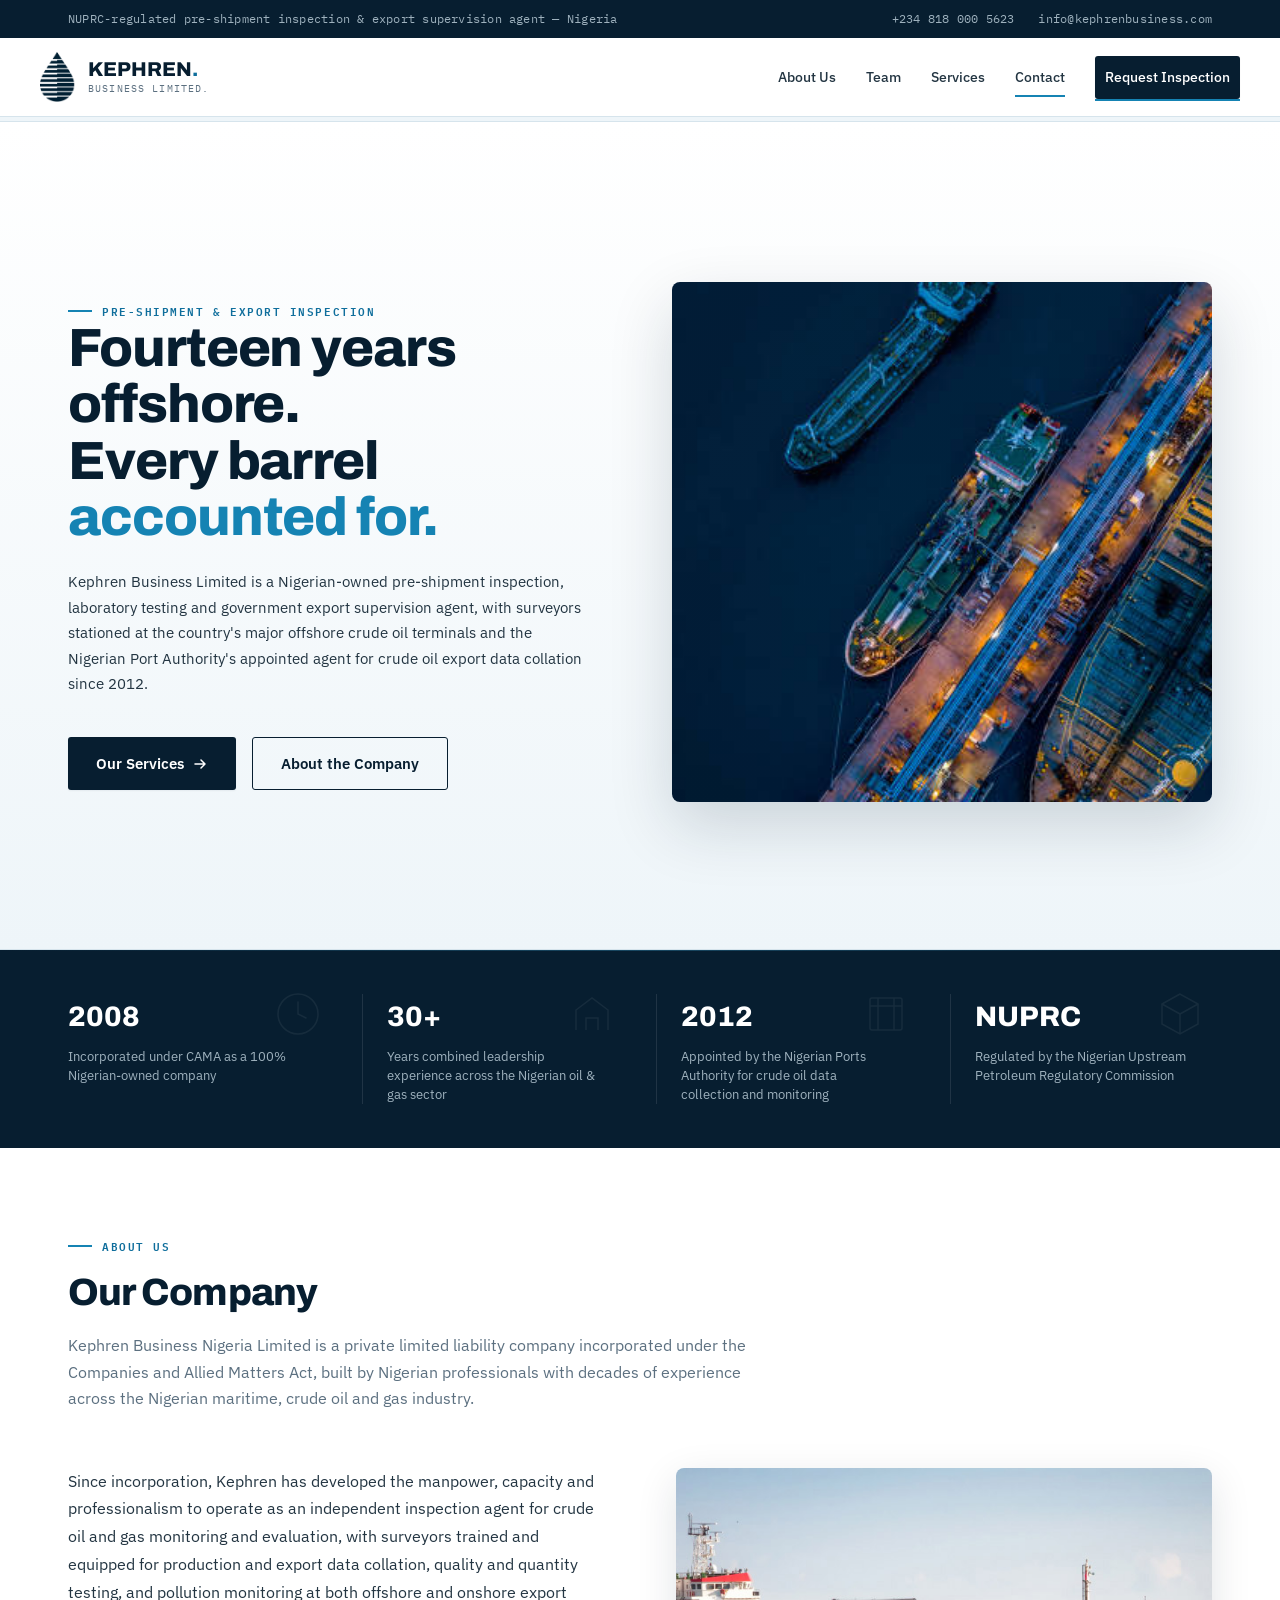
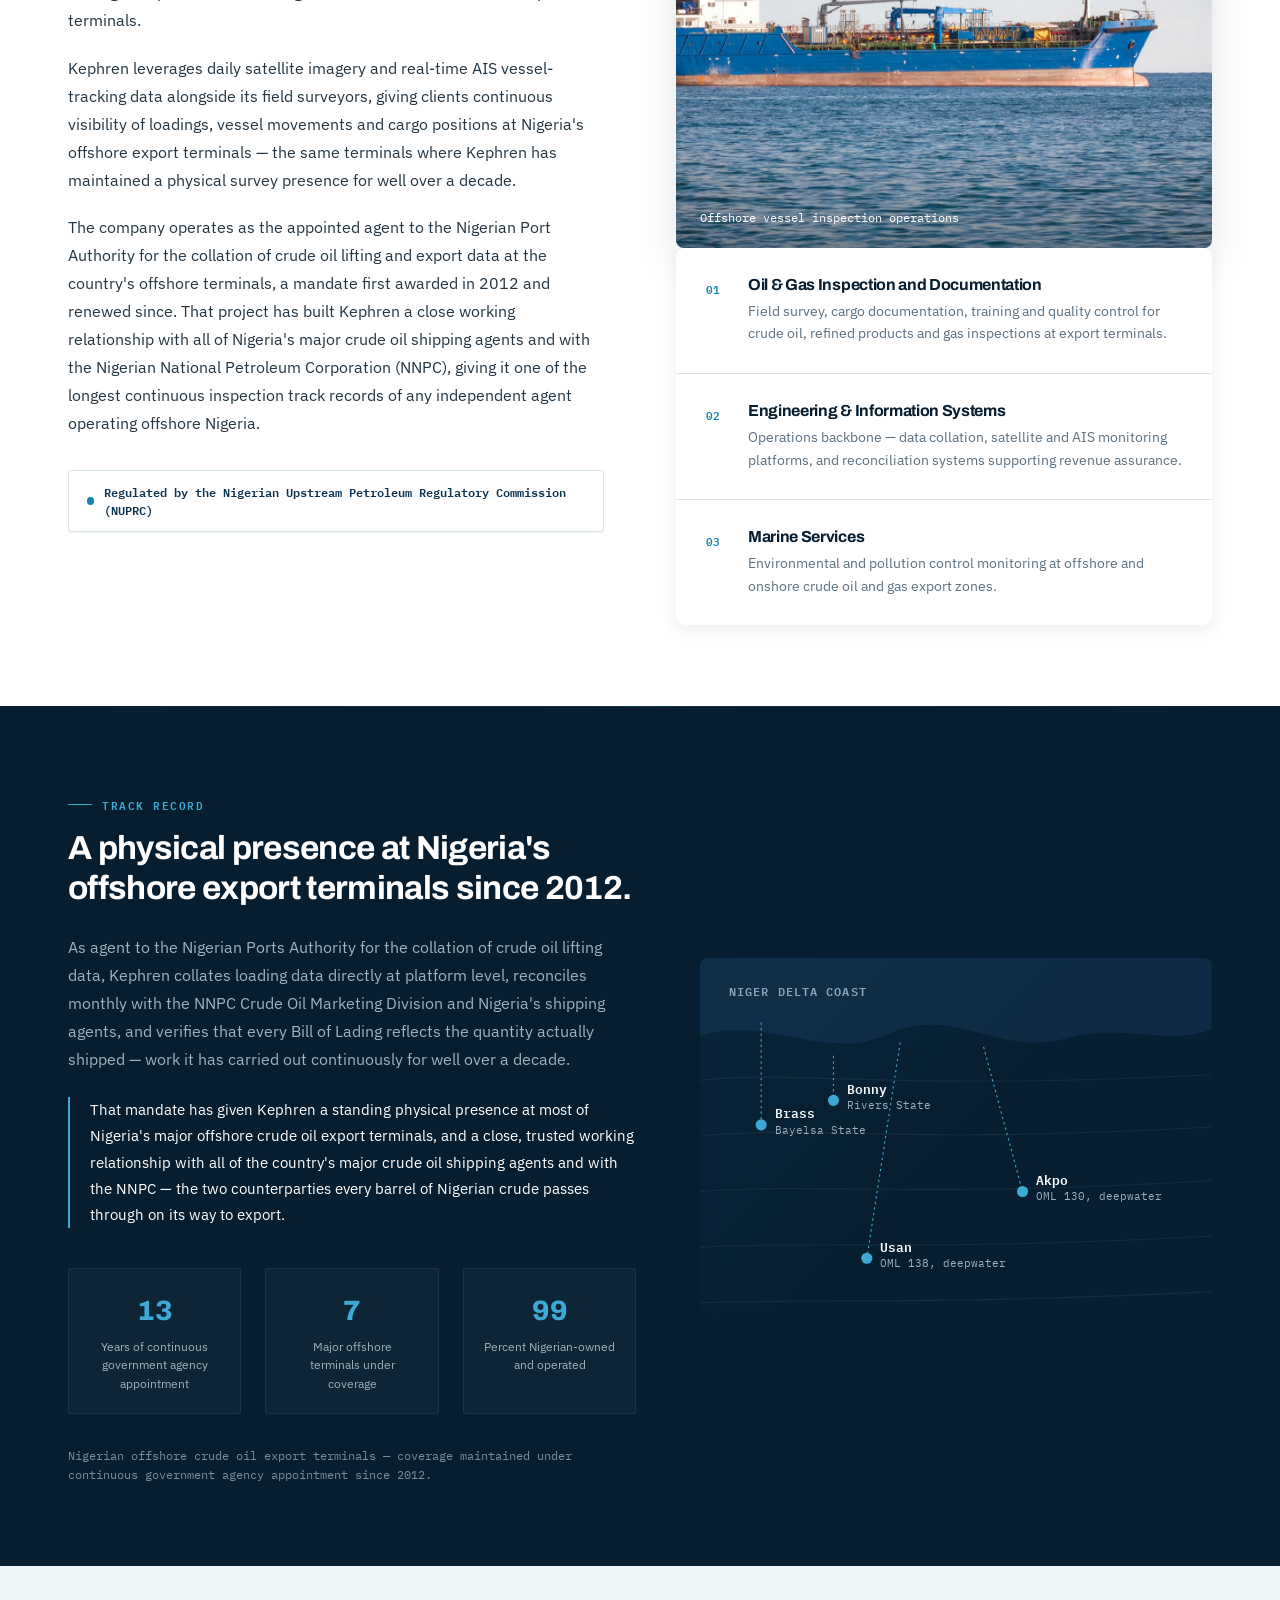
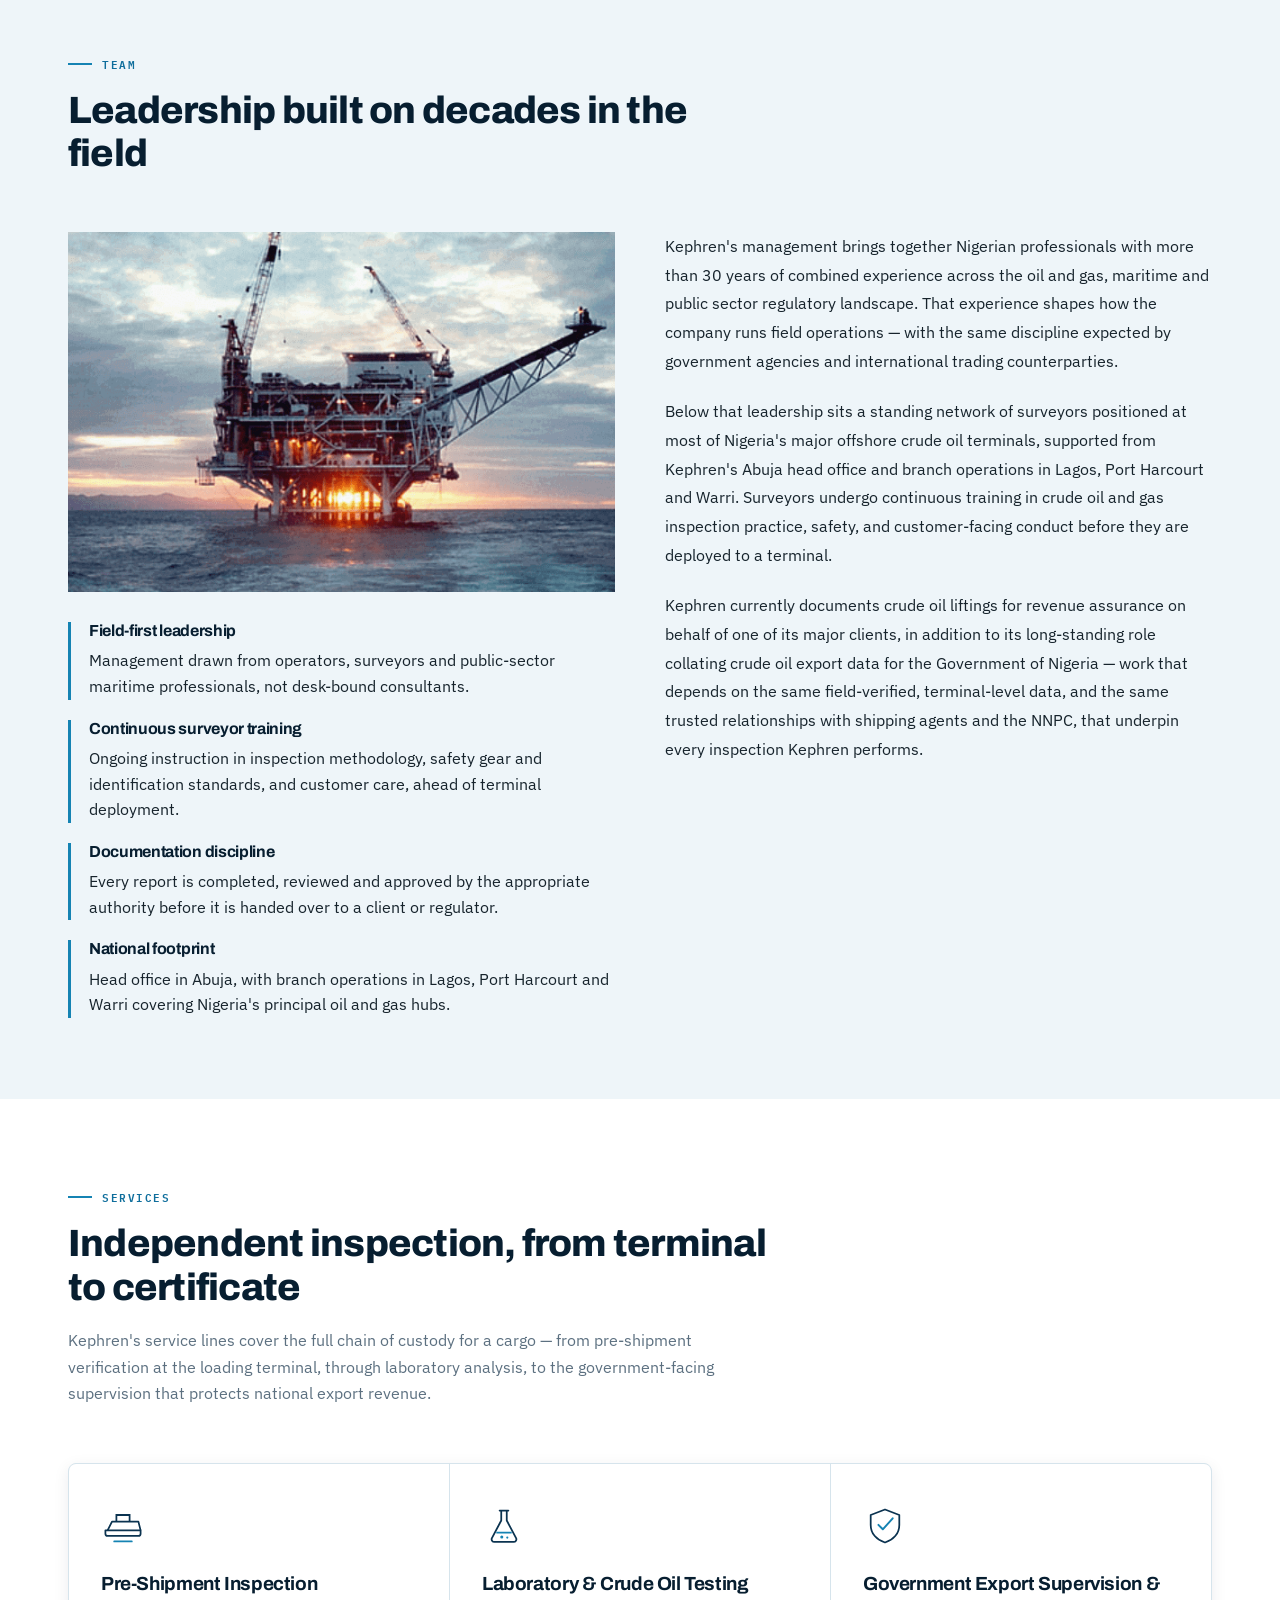
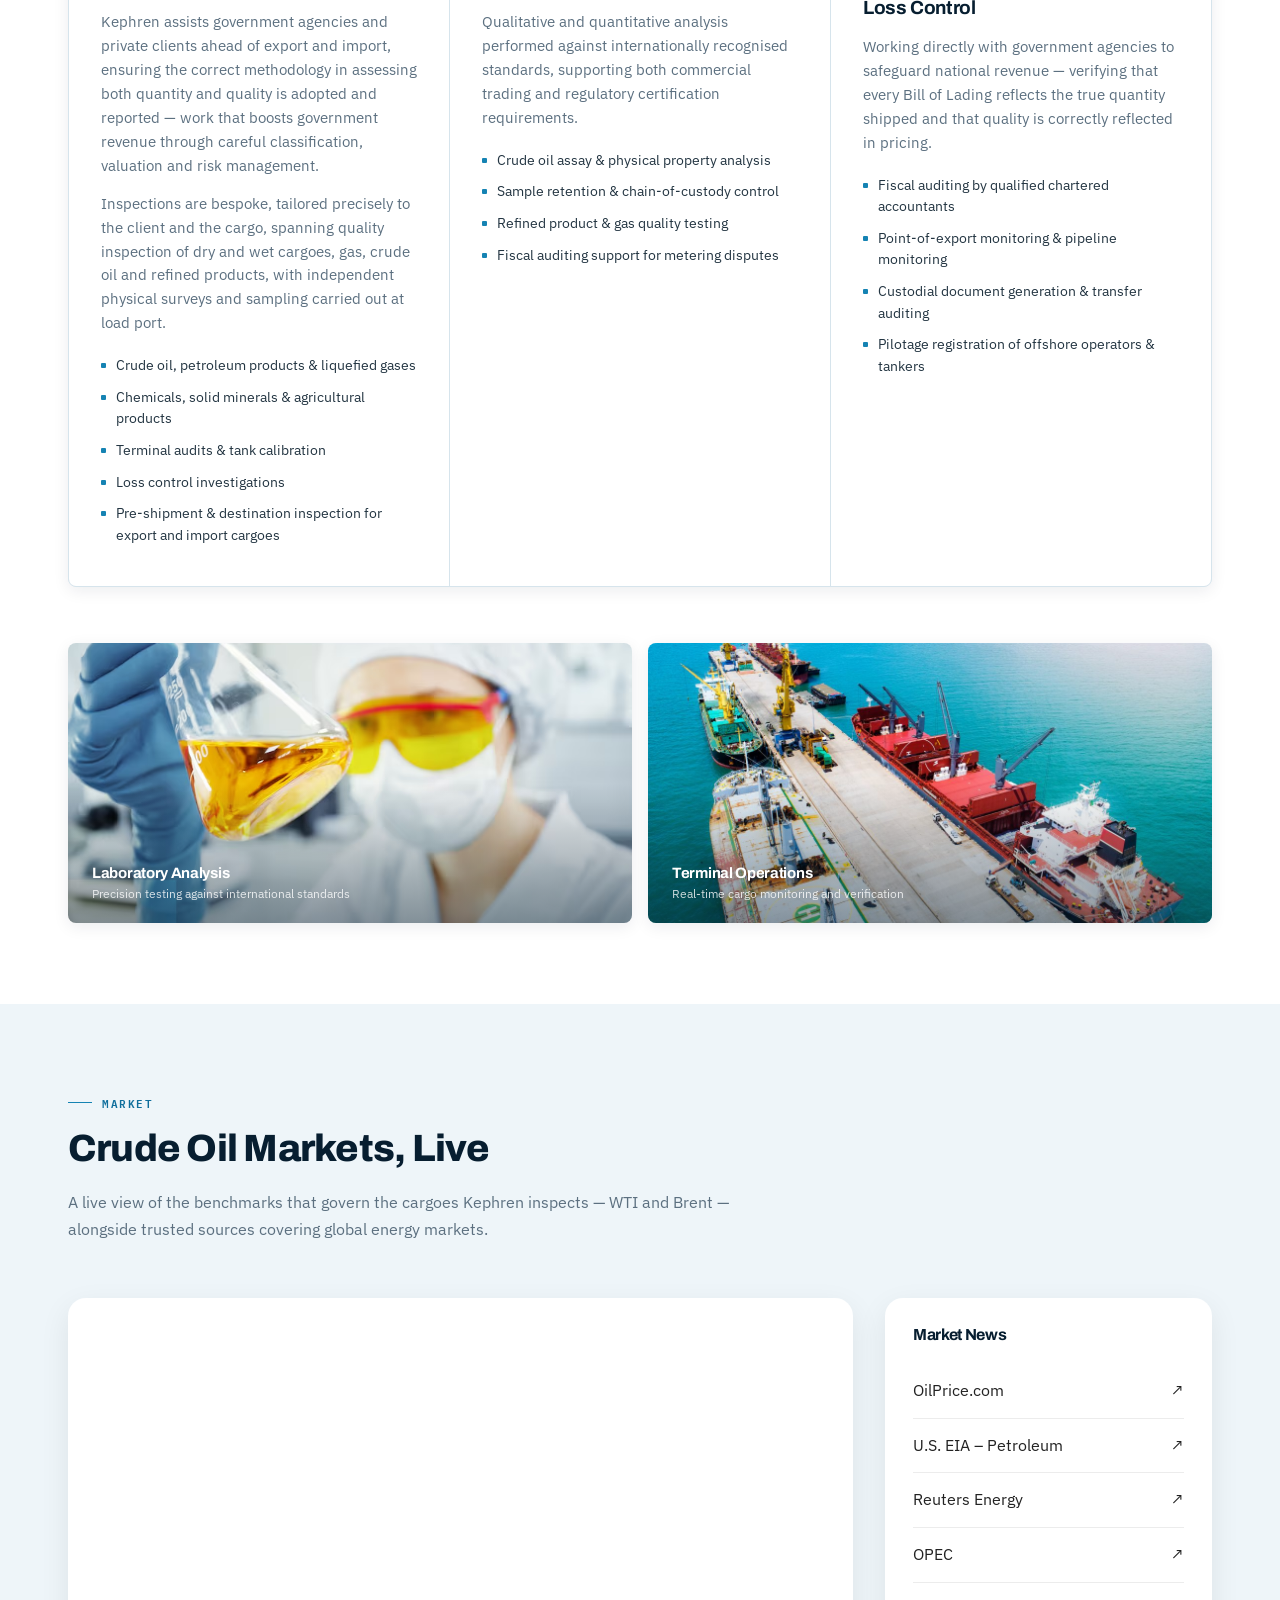
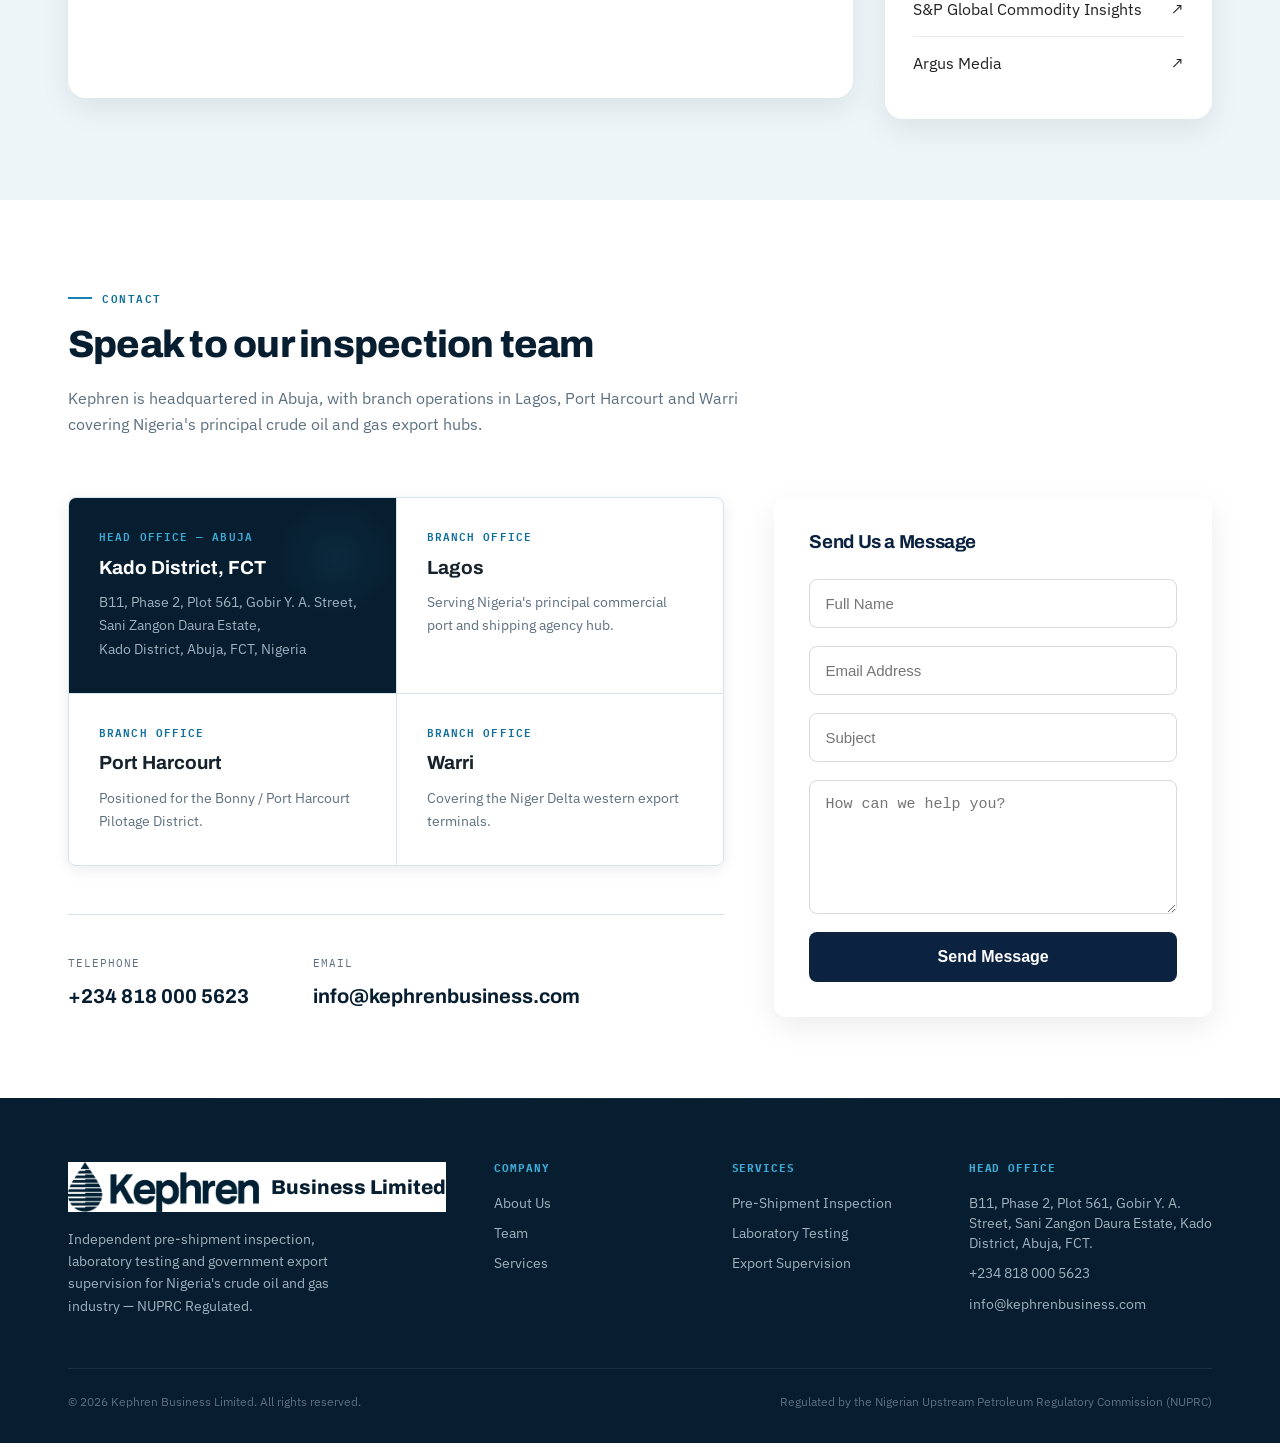
==== index.html @ 6ef7f8db "website repo migration" ====
<!doctype html>
<html lang="en">
  <head>
    <!-- ==========================================================
         BASIC
    =========================================================== -->
    <meta charset="UTF-8">
    <meta http-equiv="X-UA-Compatible" content="IE=edge">
    <meta name="viewport" content="width=device-width, initial-scale=1">

    <title>Kephren Business Limited | NUPRC Regulated Crude Oil, Gas & Pre-Shipment Inspection Company in Nigeria</title>

    <meta name="title" content="Kephren Business Limited | NUPRC Regulated Crude Oil, Gas & Pre-Shipment Inspection Company in Nigeria">

    <meta name="description"
        content="Kephren Business Limited is a leading Nigerian oil and gas inspection company providing pre-shipment inspection, crude oil quantity and quality verification, laboratory testing, export supervision, marine inspection, cargo surveying, petroleum inspection, and regulatory compliance services across Nigeria.">

    <meta name="author" content="Kephren Business Limited">
    <meta name="robots" content="index, follow, max-image-preview:large, max-snippet:-1, max-video-preview:-1">
    <meta name="googlebot" content="index, follow">
    <meta name="bingbot" content="index, follow">

    <link rel="canonical" href="https://www.kephrenbusiness.com/">

    <!-- ==========================================================
         BRANDING
    =========================================================== -->

    <meta name="application-name" content="Kephren Business Limited">
    <meta name="apple-mobile-web-app-title" content="Kephren">
    <meta name="theme-color" content="#0B3350">
    <meta name="color-scheme" content="light">

    <!-- ==========================================================
         GEO
    =========================================================== -->

    <meta name="geo.region" content="NG">
    <meta name="geo.country" content="Nigeria">
    <meta name="geo.placename" content="Abuja">
    <meta name="ICBM" content="9.0765,7.3986">

    <!-- ==========================================================
         OPEN GRAPH
    =========================================================== -->

    <meta property="og:type" content="website">
    <meta property="og:locale" content="en_NG">
    <meta property="og:site_name" content="Kephren Business Limited">

    <meta property="og:title"
        content="Kephren Business Limited | Crude Oil & Gas Inspection Experts">

    <meta property="og:description"
        content="Independent pre-shipment inspection, laboratory testing, cargo surveying and export supervision services for Nigeria's oil and gas industry.">

    <meta property="og:url"
        content="https://www.kephrenbusiness.com">

    <meta property="og:image"
        content="https://www.kephrenbusiness.com/images/og-image.jpg">

    <meta property="og:image:width" content="1200">
    <meta property="og:image:height" content="630">

    <!-- ==========================================================
         TWITTER
    =========================================================== -->

    <meta name="twitter:card" content="summary_large_image">

    <meta name="twitter:title"
        content="Kephren Business Limited">

    <meta name="twitter:description"
        content="Nigeria's trusted crude oil, gas and petroleum inspection company.">

    <meta name="twitter:image"
        content="https://www.kephrenbusiness.com/images/og-image.jpg">

    <!-- ==========================================================
         FAVICONS
    =========================================================== -->

    <link rel="icon" href="/logo1.png">
    <link rel="icon" type="image/png" sizes="32x32" href="/favicon-32.png">
    <link rel="icon" type="image/png" sizes="192x192" href="/android-chrome-192.png">

    <link rel="apple-touch-icon" href="/apple-touch-icon.png">

    <!-- ==========================================================
         PERFORMANCE
    =========================================================== -->

    <link rel="preconnect" href="https://fonts.googleapis.com">

    <link rel="preconnect"
        href="https://fonts.gstatic.com"
        crossorigin>

    <link rel="dns-prefetch"
        href="//fonts.googleapis.com">

    <link rel="dns-prefetch"
        href="//fonts.gstatic.com">

    <link rel="preload"
        href="styles.css"
        as="style">

    <link rel="stylesheet"
        href="styles.css">

    <link rel="preload"
        href="logo1.png"
        as="image">

    <!-- ==========================================================
         GOOGLE FONTS
    =========================================================== -->

    <link
        href="https://fonts.googleapis.com/css2?family=Archivo:wght@500;600;700;800&family=IBM+Plex+Sans:wght@400;500;600&family=IBM+Plex+Mono:wght@500;600&display=swap"
        rel="stylesheet">

    <!-- ==========================================================
         STRUCTURED DATA
    =========================================================== -->

    <script type="application/ld+json">
{
  "@context":"https://schema.org",
  "@type":"Organization",
  "name":"Kephren Business Limited",
  "url":"https://www.kephrenbusiness.com",
  "logo":"https://www.kephrenbusiness.com/logo.png",
  "image":"https://www.kephrenbusiness.com/images/og-image.jpg",
  "description":"Independent crude oil and gas inspection company providing pre-shipment inspection, laboratory testing and export supervision services in Nigeria.",
  "email":"info@kephrenbusiness.com",
  "telephone":"+2348180005623",
  "address":{
      "@type":"PostalAddress",
      "streetAddress":"B11 Phase 2 Plot 561 Gobir Y.A Street, Sani Zangon Daura Estate",
      "addressLocality":"Abuja",
      "addressRegion":"FCT",
      "addressCountry":"NG"
  },
  "sameAs":[
      "https://www.linkedin.com/company/kephrenbusiness",
      "https://x.com/kephrenbusiness",
      "https://facebook.com/kephrenbusiness"
  ]
}
</script>

</head>
  <body>
    <!-- Utility bar -->
    <div class="utility-bar">
      <div class="wrap">
        <span
          >NUPRC-regulated pre-shipment inspection & export supervision agent —
          Nigeria</span
        >
        <div class="utility-links">
          <a href="tel:+2348180005623">+234 818 000 5623</a>
          <a href="mailto:info@kephrenbusiness.com">info@kephrenbusiness.com</a>
        </div>
      </div>
    </div>

    <!-- Header -->
    <header>
      <nav class="topnav">
        <a href="#top" class="brand">
          <img src="logo1.png" alt="" style="height: 50px" />
          <div>
            <div class="brand-word">KEPHREN<span>.</span></div>
             <div class="brand-sub">Business Limited<span>.</span></div>
            
          </div>
        </a>
        <button class="nav-toggle" id="navToggle" aria-label="Toggle menu">
          <span></span><span></span><span></span>
        </button>
        <div class="nav-links" id="navLinks">
          <a href="#about">About Us</a>
          <a href="#team">Team</a>
          <a href="#services">Services</a>
          <a href="#contact">Contact</a>
          <a href="#contact" class="cta-btn" style="padding: 10px;" >Request Inspection</a>
        </div>
      </nav>
    </header>

    <!-- Ticker -->
    <div class="ticker-band">
      <div class="tradingview-widget-container">
        <div class="tradingview-widget-container__widget"></div>
        <script
          type="text/javascript"
          src="https://s3.eu-central-1.amazonaws.com/tradingview.com/external-embedding/embed-widget-ticker-tape.js"
          async
        >
          {
            "symbols": [
              {"proName": "NYMEX:CL1!", "title": "WTI Crude"},
              {"proName": "ICEEUR:BRN1!", "title": "Brent Crude"},
              {"proName": "NYMEX:NG1!", "title": "Henry Hub Nat Gas"},
              {"proName": "FX_IDC:USDNGN", "title": "USD/NGN"},
              {"proName": "TVC:UKOIL", "title": "UK Oil"}
            ],
            "showSymbolLogo": false,
            "isTransparent": true,
            "displayMode": "compact",
            "colorTheme": "light",
            "locale": "en"
          }
        </script>
      </div>
    </div>

    <!-- Hero -->
    <div id="top"></div>
    <section class="hero">
      <div class="wrap">
        <div class="hero-grid">
          <div class="hero-content">
            <div class="eyebrow">Pre-shipment & export inspection</div>
            <h1>
              Fourteen years offshore.<br />Every barrel <em>accounted for.</em>
            </h1>
            <p class="lede">
              Kephren Business Limited is a Nigerian-owned pre-shipment
              inspection, laboratory testing and government export supervision
              agent, with surveyors stationed at the country's major offshore
              crude oil terminals and the Nigerian Port Authority's
              appointed agent for crude oil export data collation since 2012.
            </p>
            <div class="hero-ctas">
              <a href="#services" class="btn-primary">
                Our Services
                <svg
                  viewBox="0 0 16 16"
                  fill="none"
                  xmlns="http://www.w3.org/2000/svg"
                >
                  <path
                    d="M3 8h10M9 4l4 4-4 4"
                    stroke="currentColor"
                    stroke-width="1.5"
                    stroke-linecap="round"
                    stroke-linejoin="round"
                  />
                </svg>
              </a>
              <a href="#about" class="btn-ghost">About the Company</a>
            </div>
          </div>
          <div class="hero-visual reveal reveal-delay-2">
            <div class="hero-img-track">
              <img src="avce.jpg" alt="Egina FPSO offshore Nigeria" />
            </div>
          </div>
        </div>
      </div>
    </section>

    <!-- Stats -->
    <div class="stat-strip">
      <div class="wrap">
        <div class="stat reveal">
          <svg class="stat-icon" viewBox="0 0 48 48" fill="none">
            <circle
              cx="24"
              cy="24"
              r="20"
              stroke="currentColor"
              stroke-width="1.5"
            />
            <path
              d="M24 12v12l8 4"
              stroke="currentColor"
              stroke-width="1.5"
              stroke-linecap="round"
            />
          </svg>
          <div class="num">2008</div>
          <div class="lbl">
            Incorporated under CAMA as a 100% Nigerian-owned company
          </div>
        </div>
        <div class="stat reveal reveal-delay-1">
          <svg class="stat-icon" viewBox="0 0 48 48" fill="none">
            <path
              d="M8 40V20L24 8l16 12v20"
              stroke="currentColor"
              stroke-width="1.5"
            />
            <path
              d="M18 40V28h12v12"
              stroke="currentColor"
              stroke-width="1.5"
            />
          </svg>
          <div class="num">30+</div>
          <div class="lbl">
            Years combined leadership experience across the Nigerian oil & gas
            sector
          </div>
        </div>
        <div class="stat reveal reveal-delay-2">
          <svg class="stat-icon" viewBox="0 0 48 48" fill="none">
            <rect
              x="8"
              y="8"
              width="32"
              height="32"
              rx="2"
              stroke="currentColor"
              stroke-width="1.5"
            />
            <path
              d="M8 16h32M16 8v32M32 8v32"
              stroke="currentColor"
              stroke-width="1.5"
            />
          </svg>
          <div class="num">2012</div>
          <div class="lbl">
            Appointed by the Nigerian Ports Authority for crude oil data
            collection and monitoring
          </div>
        </div>
        <div class="stat reveal reveal-delay-3">
          <svg class="stat-icon" viewBox="0 0 48 48" fill="none">
            <path
              d="M24 4L6 14v20l18 10 18-10V14L24 4z"
              stroke="currentColor"
              stroke-width="1.5"
            />
            <path d="M24 24v20" stroke="currentColor" stroke-width="1.5" />
            <path d="M24 24L6 14" stroke="currentColor" stroke-width="1.5" />
            <path d="M24 24l18-10" stroke="currentColor" stroke-width="1.5" />
          </svg>
          <div class="num">NUPRC</div>
          <div class="lbl">
            Regulated by the Nigerian Upstream Petroleum Regulatory Commission
          </div>
        </div>
      </div>
    </div>

    <!-- About -->
    <section id="about">
      <div class="wrap">
        <div class="section-head reveal">
          <div class="eyebrow">About Us</div>
          <h2>Our Company</h2>
          <p>
            Kephren Business Nigeria Limited is a private limited liability
            company incorporated under the Companies and Allied Matters Act,
            built by Nigerian professionals with decades of experience across
            the Nigerian maritime, crude oil and gas industry.
          </p>
        </div>
        <div class="about-grid">
          <div class="about-copy reveal">
            <p>
              Since incorporation, Kephren has developed the manpower, capacity
              and professionalism to operate as an independent inspection agent
              for crude oil and gas monitoring and evaluation, with surveyors
              trained and equipped for production and export data collation,
              quality and quantity testing, and pollution monitoring at both
              offshore and onshore export terminals.
            </p>
            <p>
              Kephren leverages daily satellite imagery and real-time AIS
              vessel-tracking data alongside its field surveyors, giving clients
              continuous visibility of loadings, vessel movements and cargo
              positions at Nigeria's offshore export terminals — the same
              terminals where Kephren has maintained a physical survey presence
              for well over a decade.
            </p>
            <p>
              The company operates as the appointed agent to the Nigerian Port Authority for the collation of crude oil lifting and export data at
              the country's offshore terminals, a mandate first awarded in 2012
              and renewed since. That project has built Kephren a close working
              relationship with all of Nigeria's major crude oil shipping agents
              and with the Nigerian National Petroleum Corporation (NNPC),
              giving it one of the longest continuous inspection track records
              of any independent agent operating offshore Nigeria.
            </p>
            <div class="license-tag">
              <span class="dot"></span> Regulated by the Nigerian Upstream
              Petroleum Regulatory Commission (NUPRC)
            </div>
          </div>
          <div>
            <div class="about-image-wrap reveal reveal-delay-2">
              <img
                src="ab4.jpg"
                alt="Vessel inspection at offshore terminal"
              />
              <div class="about-image-caption">
                Offshore vessel inspection operations
              </div>
            </div>
            <div class="dept-list reveal reveal-delay-3">
              <div class="dept-card">
                <div class="dept-index">01</div>
                <div>
                  <h4>Oil & Gas Inspection and Documentation</h4>
                  <p>
                    Field survey, cargo documentation, training and quality
                    control for crude oil, refined products and gas inspections
                    at export terminals.
                  </p>
                </div>
              </div>
              <div class="dept-card">
                <div class="dept-index">02</div>
                <div>
                  <h4>Engineering & Information Systems</h4>
                  <p>
                    Operations backbone — data collation, satellite and AIS
                    monitoring platforms, and reconciliation systems supporting
                    revenue assurance.
                  </p>
                </div>
              </div>
              <div class="dept-card">
                <div class="dept-index">03</div>
                <div>
                  <h4>Marine Services</h4>
                  <p>
                    Environmental and pollution control monitoring at offshore
                    and onshore crude oil and gas export zones.
                  </p>
                </div>
              </div>
            </div>
          </div>
        </div>
      </div>
    </section>

    <!-- Track record / terminals -->
    <section class="track">
      <div class="wrap">
        <div class="track-grid">
          <div>
            <div class="eyebrow reveal">Track Record</div>
            <h2 class="reveal">
              A physical presence at Nigeria's offshore export terminals since
              2012.
            </h2>
            <p class="track-quote reveal">
              As agent to the Nigerian Ports Authority for the collation of
              crude oil lifting data, Kephren collates loading data directly at
              platform level, reconciles monthly with the NNPC Crude Oil
              Marketing Division and Nigeria's shipping agents, and verifies
              that every Bill of Lading reflects the quantity actually shipped —
              work it has carried out continuously for well over a decade.
            </p>
            <p class="track-presence reveal">
              That mandate has given Kephren a standing physical presence at
              most of Nigeria's major offshore crude oil export terminals, and a
              close, trusted working relationship with all of the country's
              major crude oil shipping agents and with the NNPC — the two
              counterparties every barrel of Nigerian crude passes through on
              its way to export.
            </p>

            <div class="track-stats-row reveal">
              <div class="track-stat-item">
                <div class="num" data-count="14">0</div>
                <div class="lbl">
                  Years of continuous government agency appointment
                </div>
              </div>
              <div class="track-stat-item">
                <div class="num" data-count="8">0</div>
                <div class="lbl">Major offshore terminals under coverage</div>
              </div>
              <div class="track-stat-item">
                <div class="num" data-count="100">0</div>
                <div class="lbl">Percent Nigerian-owned and operated</div>
              </div>
            </div>

            <p class="track-note">
              Nigerian offshore crude oil export terminals — coverage maintained
              under continuous government agency appointment since 2012.
            </p>
          </div>
          <div class="reveal reveal-delay-2">
            <div class="terminal-map-wrap">
              <svg
                class="terminal-map"
                viewBox="0 0 460 320"
                xmlns="http://www.w3.org/2000/svg"
              >
                <path
                  d="M0,70 C60,50 110,95 170,68 C230,42 270,90 330,72 C380,58 420,80 460,64 L460,0 L0,0 Z"
                  fill="#0F2A42"
                />
                <text
                  x="26"
                  y="34"
                  font-family="IBM Plex Mono, monospace"
                  font-size="11"
                  font-weight="600"
                  fill="#8FA9BA"
                  letter-spacing="1"
                >
                  NIGER DELTA COAST
                </text>
                <g stroke="rgba(255,255,255,0.06)" stroke-width="1">
                  <path d="M0,110 C90,100 160,120 460,105" fill="none" />
                  <path d="M0,160 C100,150 180,168 460,152" fill="none" />
                  <path d="M0,210 C110,202 200,216 460,200" fill="none" />
                  <path d="M0,260 C120,254 210,264 460,250" fill="none" />
                  <path d="M0,310 C130,306 220,312 460,300" fill="none" />
                </g>
                <line
                  x1="120"
                  y1="88"
                  x2="120"
                  y2="128"
                  stroke="#3FA9D6"
                  stroke-width="1"
                  stroke-dasharray="2 3"
                />
                <circle cx="120" cy="128" r="5" fill="#3FA9D6" />
                <text
                  x="132"
                  y="122"
                  font-family="IBM Plex Mono, monospace"
                  font-size="12"
                  font-weight="600"
                  fill="#FFFFFF"
                >
                  Bonny
                </text>
                <text
                  x="132"
                  y="136"
                  font-family="IBM Plex Mono, monospace"
                  font-size="9.5"
                  fill="#9FB2BE"
                >
                  Rivers State
                </text>
                <line
                  x1="55"
                  y1="58"
                  x2="55"
                  y2="150"
                  stroke="#3FA9D6"
                  stroke-width="1"
                  stroke-dasharray="2 3"
                />
                <circle cx="55" cy="150" r="5" fill="#3FA9D6" />
                <text
                  x="67"
                  y="144"
                  font-family="IBM Plex Mono, monospace"
                  font-size="12"
                  font-weight="600"
                  fill="#FFFFFF"
                >
                  Brass
                </text>
                <text
                  x="67"
                  y="158"
                  font-family="IBM Plex Mono, monospace"
                  font-size="9.5"
                  fill="#9FB2BE"
                >
                  Bayelsa State
                </text>
                <line
                  x1="255"
                  y1="80"
                  x2="290"
                  y2="210"
                  stroke="#3FA9D6"
                  stroke-width="1"
                  stroke-dasharray="2 3"
                />
                <circle cx="290" cy="210" r="5" fill="#3FA9D6" />
                <text
                  x="302"
                  y="204"
                  font-family="IBM Plex Mono, monospace"
                  font-size="12"
                  font-weight="600"
                  fill="#FFFFFF"
                >
                  Akpo
                </text>
                <text
                  x="302"
                  y="218"
                  font-family="IBM Plex Mono, monospace"
                  font-size="9.5"
                  fill="#9FB2BE"
                >
                  OML 130, deepwater
                </text>
                <line
                  x1="180"
                  y1="76"
                  x2="150"
                  y2="270"
                  stroke="#3FA9D6"
                  stroke-width="1"
                  stroke-dasharray="2 3"
                />
                <circle cx="150" cy="270" r="5" fill="#3FA9D6" />
                <text
                  x="162"
                  y="264"
                  font-family="IBM Plex Mono, monospace"
                  font-size="12"
                  font-weight="600"
                  fill="#FFFFFF"
                >
                  Usan
                </text>
                <text
                  x="162"
                  y="278"
                  font-family="IBM Plex Mono, monospace"
                  font-size="9.5"
                  fill="#9FB2BE"
                >
                  OML 138, deepwater
                </text>
              </svg>
            </div>
          </div>
        </div>
      </div>
    </section>

    <!-- Team -->
    <section id="team" class="tint">
      <div class="wrap">
        <div class="section-head reveal">
          <div class="eyebrow">Team</div>
          <h2>Leadership built on decades in the field</h2>
        </div>
        <div class="team-grid">

    <!-- LEFT COLUMN -->
    <div class="reveal">

        <div class="team-image-wrap">
            <img src="ab5.png" alt="Offshore oil platform at dusk">
        </div>

        <div class="team-pillars">

            <div class="pillar">
                <h4>Field-first leadership</h4>
                <p>
                    Management drawn from operators, surveyors and public-sector
                    maritime professionals, not desk-bound consultants.
                </p>
            </div>

            <div class="pillar">
                <h4>Continuous surveyor training</h4>
                <p>
                    Ongoing instruction in inspection methodology, safety gear and
                    identification standards, and customer care, ahead of terminal
                    deployment.
                </p>
            </div>

            <div class="pillar">
                <h4>Documentation discipline</h4>
                <p>
                    Every report is completed, reviewed and approved by the
                    appropriate authority before it is handed over to a client or
                    regulator.
                </p>
            </div>

            <div class="pillar">
                <h4>National footprint</h4>
                <p>
                    Head office in Abuja, with branch operations in Lagos, Port
                    Harcourt and Warri covering Nigeria's principal oil and gas
                    hubs.
                </p>
            </div>

        </div>

    </div>

    <!-- RIGHT COLUMN -->
    <div class="team-copy reveal reveal-delay-2">

        <p>
            Kephren's management brings together Nigerian professionals with
            more than 30 years of combined experience across the oil and
            gas, maritime and public sector regulatory landscape. That
            experience shapes how the company runs field operations — with
            the same discipline expected by government agencies and
            international trading counterparties.
        </p>

        <p>
            Below that leadership sits a standing network of surveyors
            positioned at most of Nigeria's major offshore crude oil
            terminals, supported from Kephren's Abuja head office and branch
            operations in Lagos, Port Harcourt and Warri. Surveyors undergo
            continuous training in crude oil and gas inspection practice,
            safety, and customer-facing conduct before they are deployed to
            a terminal.
        </p>

        <p>
            Kephren currently documents crude oil liftings for revenue
            assurance on behalf of one of its major clients, in addition to
            its long-standing role collating crude oil export data for the
            Government of Nigeria — work that depends on the same
            field-verified, terminal-level data, and the same trusted
            relationships with shipping agents and the NNPC, that underpin
            every inspection Kephren performs.
        </p>

    </div>

</div>
      </div>
    </section>

    <!-- Services -->
    <section id="services">
      <div class="wrap">
        <div class="section-head reveal">
          <div class="eyebrow">Services</div>
          <h2>Independent inspection, from terminal to certificate</h2>
          <p>
            Kephren's service lines cover the full chain of custody for a cargo
            — from pre-shipment verification at the loading terminal, through
            laboratory analysis, to the government-facing supervision that
            protects national export revenue.
          </p>
        </div>
        <div class="service-grid">
          <div class="service-card reveal">
            <svg
              class="service-icon"
              width="44"
              height="44"
              viewBox="0 0 40 40"
              fill="none"
            >
              <path
                d="M6 24L10 16L34 16L36 24"
                stroke="#0B3350"
                stroke-width="1.6"
                stroke-linejoin="round"
              />
              <path
                d="M4 24H36V27C36 28.1 35.1 29 34 29H6C4.9 29 4 28.1 4 27V24Z"
                stroke="#0B3350"
                stroke-width="1.6"
                stroke-linejoin="round"
              />
              <path d="M14 16V10H26V16" stroke="#0B3350" stroke-width="1.6" />
              <path
                d="M12 34H28"
                stroke="#1583B3"
                stroke-width="1.6"
                stroke-linecap="round"
              />
            </svg>
            <h3>Pre-Shipment Inspection</h3>
            <p class="desc">
              Kephren assists government agencies and private clients ahead of
              export and import, ensuring the correct methodology in assessing
              both quantity and quality is adopted and reported — work that
              boosts government revenue through careful classification,
              valuation and risk management.
            </p>
            <p class="desc">
              Inspections are bespoke, tailored precisely to the client and the
              cargo, spanning quality inspection of dry and wet cargoes, gas,
              crude oil and refined products, with independent physical surveys
              and sampling carried out at load port.
            </p>
            <ul class="service-list">
              <li>Crude oil, petroleum products & liquefied gases</li>
              <li>Chemicals, solid minerals & agricultural products</li>
              <li>Terminal audits & tank calibration</li>
              <li>Loss control investigations</li>
              <li>
                Pre-shipment & destination inspection for export and import
                cargoes
              </li>
            </ul>
          </div>
          <div class="service-card reveal reveal-delay-1">
            <svg
              class="service-icon"
              width="44"
              height="44"
              viewBox="0 0 40 40"
              fill="none"
            >
              <path
                d="M16 6H24"
                stroke="#0B3350"
                stroke-width="1.6"
                stroke-linecap="round"
              />
              <path
                d="M17.5 6V15L9 31C8.2 32.6 9.4 34.5 11.2 34.5H28.8C30.6 34.5 31.8 32.6 31 31L22.5 15V6"
                stroke="#0B3350"
                stroke-width="1.6"
                stroke-linejoin="round"
              />
              <path d="M13 26H27" stroke="#1583B3" stroke-width="1.6" />
              <circle cx="18" cy="30" r="1.4" fill="#1583B3" />
              <circle cx="23" cy="30.5" r="1" fill="#1583B3" />
            </svg>
            <h3>Laboratory & Crude Oil Testing</h3>
            <p class="desc">
              Qualitative and quantitative analysis performed against
              internationally recognised standards, supporting both commercial
              trading and regulatory certification requirements.
            </p>
            <ul class="service-list">
              <li>Crude oil assay & physical property analysis</li>
              <li>Sample retention & chain-of-custody control</li>
              <li>Refined product & gas quality testing</li>
              <li>Fiscal auditing support for metering disputes</li>
            </ul>
          </div>
          <div class="service-card reveal reveal-delay-2">
            <svg
              class="service-icon"
              width="44"
              height="44"
              viewBox="0 0 40 40"
              fill="none"
            >
              <path
                d="M20 5L33 10V19C33 27 27.5 32.7 20 35C12.5 32.7 7 27 7 19V10L20 5Z"
                stroke="#0B3350"
                stroke-width="1.6"
                stroke-linejoin="round"
              />
              <path
                d="M14 19L18 23L27 13"
                stroke="#1583B3"
                stroke-width="1.8"
                stroke-linecap="round"
                stroke-linejoin="round"
              />
            </svg>
            <h3>Government Export Supervision & Loss Control</h3>
            <p class="desc">
              Working directly with government agencies to safeguard national
              revenue — verifying that every Bill of Lading reflects the true
              quantity shipped and that quality is correctly reflected in
              pricing.
            </p>
            <ul class="service-list">
              <li>Fiscal auditing by qualified chartered accountants</li>
              <li>Point-of-export monitoring & pipeline monitoring</li>
              <li>Custodial document generation & transfer auditing</li>
              <li>Pilotage registration of offshore operators & tankers</li>
            </ul>
          </div>
        </div>

        <div class="services-images">
          <div class="services-img-wrap reveal">
            <img
              src="ab6.avif"
              alt="Laboratory oil quality analysis"
            />
            <div class="services-img-caption">
              <h5>Laboratory Analysis</h5>
              <p>Precision testing against international standards</p>
            </div>
          </div>
          <div class="services-img-wrap reveal reveal-delay-1">
            <img
              src="ab9.jpg"
              alt="Crude oil tanker loading at terminal"
            />
            <div class="services-img-caption">
              <h5>Terminal Operations</h5>
              <p>Real-time cargo monitoring and verification</p>
            </div>
          </div>
        </div>
      </div>
    </section>

    <!-- Market -->
    <!-- Market -->
    <section class="tint">
      <div class="wrap">
        <div class="section-head reveal">
          <div class="eyebrow">Market</div>
          <h2>Crude Oil Markets, Live</h2>
          <p>
            A live view of the benchmarks that govern the cargoes Kephren
            inspects — WTI and Brent — alongside trusted sources covering global
            energy markets.
          </p>
        </div>

        <div class="market-grid reveal">
          <!-- LEFT COLUMN -->
          <div class="market-panel" style="height: 400px; width: 100%">
            <!-- TradingView Advanced Chart -->
            <div
              class="tradingview-widget-container"
              style="height: 400px; width: 100%"
            >
              <div
                class="tradingview-widget-container__widget"
                style="height: 400px; width: 100%"
              ></div>

              <script
                type="text/javascript"
                src="https://s3.tradingview.com/external-embedding/embed-widget-advanced-chart.js"
                async
              >
                {
                  "autosize": true,
                  "symbol": "TVC:USOIL",
                  "interval": "D",
                  "timezone": "Etc/UTC",
                  "theme": "light",
                  "style": "1",
                  "locale": "en",
                  "allow_symbol_change": true,
                  "save_image": true,
                  "calendar": false,
                  "details": false,
                  "hide_side_toolbar": true,
                  "hide_top_toolbar": false,
                  "hide_legend": false,
                  "hide_volume": false,
                  "backgroundColor": "#ffffff",
                  "gridColor": "rgba(46,46,46,0.06)",
                  "withdateranges": true,

                  "compareSymbols":[
                    {
                      "symbol":"TVC:UKOIL",
                      "position":"SameScale"
                    },
                    {
                      "symbol":"NYMEX:NG1!",
                      "position":"SameScale"
                    },
                    {
                      "symbol":"COMEX:GC1!",
                      "position":"SameScale"
                    }
                  ]
                }
              </script>
            </div>
          </div>

          <!-- RIGHT COLUMN -->
          <div class="market-side">
            <h4>Market News</h4>

            <ul class="source-list">
              <li>
                <a href="https://oilprice.com" target="_blank">
                  OilPrice.com
                  <span class="arrow">↗</span>
                </a>
              </li>

              <li>
                <a href="https://www.eia.gov/petroleum/" target="_blank">
                  U.S. EIA – Petroleum
                  <span class="arrow">↗</span>
                </a>
              </li>

              <li>
                <a
                  href="https://www.reuters.com/business/energy/"
                  target="_blank"
                >
                  Reuters Energy
                  <span class="arrow">↗</span>
                </a>
              </li>

              <li>
                <a href="https://www.opec.org/" target="_blank">
                  OPEC
                  <span class="arrow">↗</span>
                </a>
              </li>

              <li>
                <a
                  href="https://www.spglobal.com/commodityinsights/"
                  target="_blank"
                >
                  S&P Global Commodity Insights
                  <span class="arrow">↗</span>
                </a>
              </li>

              <li>
                <a href="https://www.argusmedia.com/" target="_blank">
                  Argus Media
                  <span class="arrow">↗</span>
                </a>
              </li>
            </ul>
          </div>
        </div>
      </div>
    </section>

    <!-- Contact -->
<section id="contact">
  <div class="wrap">

    <div class="section-head reveal">
      <div class="eyebrow">Contact</div>
      <h2>Speak to our inspection team</h2>
      <p>
        Kephren is headquartered in Abuja, with branch operations in Lagos,
        Port Harcourt and Warri covering Nigeria's principal crude oil and
        gas export hubs.
      </p>
    </div>

    <div class="contact-layout reveal">

      <!-- LEFT SIDE -->
      <div class="contact-info">

        <div class="contact-grid">
          <div class="office-card hq">
            <h4>Head Office — Abuja</h4>
            <div class="city">Kado District, FCT</div>
            <p class="addr">
              B11, Phase 2, Plot 561, Gobir Y. A. Street,
              <br>Sani Zangon Daura Estate,
              <br>Kado District, Abuja, FCT, Nigeria
            </p>
          </div>

          <div class="office-card">
            <h4>Branch Office</h4>
            <div class="city">Lagos</div>
            <p class="addr">
              Serving Nigeria's principal commercial port and shipping agency hub.
            </p>
          </div>

          <div class="office-card">
            <h4>Branch Office</h4>
            <div class="city">Port Harcourt</div>
            <p class="addr">
              Positioned for the Bonny / Port Harcourt Pilotage District.
            </p>
          </div>

          <div class="office-card">
            <h4>Branch Office</h4>
            <div class="city">Warri</div>
            <p class="addr">
              Covering the Niger Delta western export terminals.
            </p>
          </div>
        </div>

        <div class="contact-direct">
          <div class="item">
            <div class="lbl">Telephone</div>
            <div class="val">
              <a href="tel:+2348180005623">+234 818 000 5623</a>
            </div>
          </div>

          <div class="item">
            <div class="lbl">Email</div>
            <div class="val">
              <a href="mailto:info@kephrenbusiness.com">
                info@kephrenbusiness.com
              </a>
            </div>
          </div>
        </div>

      </div>

      <!-- RIGHT SIDE -->
      <div class="contact-form">

        <h3>Send Us a Message</h3>

        <form id="contact-form">

          <input
            type="text"
            name="from_name"
            placeholder="Full Name"
            required
          >

          <input
            type="email"
            name="reply_to"
            placeholder="Email Address"
            required
          >

          <input
            type="text"
            name="subject"
            placeholder="Subject"
            required
          >

          <textarea
            name="message"
            rows="6"
            placeholder="How can we help you?"
            required
          ></textarea>

          <button type="submit">
            Send Message
          </button>

        </form>

      </div>

    </div>

  </div>
</section>

    <!-- Footer -->
    <footer>
      <div class="wrap">
        <div class="footer-grid">
          <div>
            <a href="#top" class="brand" style="background-color: white;">
              <img src="logo.png" alt="" style="height: 50px" />
              <div>
                <div class="brand-word"style="color: #071E30;">Business Limited</div>
                
              </div>
            </a>
            <p class="footer-tagline">
              Independent pre-shipment inspection, laboratory testing and
              government export supervision for Nigeria's crude oil and gas
              industry — NUPRC Regulated.
            </p>
          </div>
          <div class="footer-col">
            <h5>Company</h5>
            <a href="#about">About Us</a>
            <a href="#team">Team</a>
            <a href="#services">Services</a>
          </div>
          <div class="footer-col">
            <h5>Services</h5>
            <a href="#services">Pre-Shipment Inspection</a>
            <a href="#services">Laboratory Testing</a>
            <a href="#services">Export Supervision</a>
          </div>
          <div class="footer-col">
            <h5>Head Office</h5>
            <p>
              B11, Phase 2, Plot 561, Gobir Y. A. Street, Sani Zangon Daura
              Estate, Kado District, Abuja, FCT.
            </p>
            <a href="tel:+2348180005623">+234 818 000 5623</a>
            <a href="mailto:info@kephrenbusiness.com"
              >info@kephrenbusiness.com</a
            >
          </div>
        </div>
        <div class="footer-bottom">
          <span
            >© <span id="year"></span> Kephren Business Limited. All rights
            reserved.</span
          >
          <span
            >Regulated by the Nigerian Upstream Petroleum Regulatory Commission
            (NUPRC)</span
          >
        </div>
      </div>
    </footer>

    <!-- Back to Top -->
    <button class="back-to-top" id="backToTop" aria-label="Back to top">
      <svg width="20" height="20" viewBox="0 0 20 20" fill="none">
        <path
          d="M10 16V4M4 10l6-6 6 6"
          stroke="currentColor"
          stroke-width="1.8"
          stroke-linecap="round"
          stroke-linejoin="round"
        />
      </svg>
    </button>

    <script src="scripts.js"></script>
  </body>
</html>
---- styles.css ----
/* =============================================
   KEPHREN BUSINESS LIMITED — World Class Styles
   ============================================= */

/* ─── CSS Variables ─── */
:root {
  --navy-950: #071E30;
  --navy-900: #0A2A42;
  --navy-800: #0B3350;
  --navy-700: #0F4266;
  --ocean-600: #0F6E9C;
  --ocean-500: #1583B3;
  --ocean-400: #3FA9D6;
  --ocean-300: #6CC4E8;
  --mist-50: #EEF5F9;
  --mist-100: #E1EEF5;
  --mist-200: #C8DDE8;
  --white: #FFFFFF;
  --ink-900: #0D1A24;
  --ink-800: #16232C;
  --ink-700: #233542;
  --slate-500: #5C7080;
  --slate-400: #7A8F9E;
  --slate-300: #9FB2BE;
  --slate-200: #B8C8D2;
  --line: #D6E4EC;
  --radius: 3px;
  --radius-lg: 8px;
  --shadow-sm: 0 1px 2px rgba(7,30,48,0.06);
  --shadow-md: 0 4px 16px rgba(7,30,48,0.08);
  --shadow-lg: 0 12px 40px rgba(7,30,48,0.12);
  --shadow-xl: 0 24px 64px rgba(7,30,48,0.16);
  --transition-fast: 0.2s cubic-bezier(0.4,0,0.2,1);
  --transition-base: 0.35s cubic-bezier(0.4,0,0.2,1);
  --transition-slow: 0.6s cubic-bezier(0.4,0,0.2,1);
}

/* ─── Reset & Base ─── */
*, *::before, *::after { box-sizing: border-box; margin: 0; padding: 0; }
html { scroll-behavior: smooth; }
body {
  font-family: 'IBM Plex Sans', -apple-system, BlinkMacSystemFont, sans-serif;
  color: var(--ink-800);
  background: var(--white);
  -webkit-font-smoothing: antialiased;
  -moz-osx-font-smoothing: grayscale;
  line-height: 1.6;
  overflow-x: hidden;
}
h1, h2, h3, h4, h5 {
  font-family: 'Archivo', Arial, sans-serif;
  margin: 0;
  color: var(--navy-950);
  letter-spacing: -0.02em;
  line-height: 1.15;
}
p { margin: 0; }
a { color: inherit; text-decoration: none; }
img, svg { display: block; max-width: 100%; }
ul { list-style: none; padding: 0; margin: 0; }

/* ─── Typography Utilities ─── */
.mono { font-family: 'IBM Plex Mono', monospace; }
.text-gradient {
  background: linear-gradient(135deg, var(--ocean-500), var(--ocean-300));
  -webkit-background-clip: text;
  -webkit-text-fill-color: transparent;
  background-clip: text;
}

/* ─── Layout ─── */
.wrap {
  max-width: 1240px;
  margin: 0 auto;
  padding: 0 clamp(20px, 4vw, 48px);
}

/* ─── Eyebrow ─── */
.eyebrow {
  font-family: 'IBM Plex Mono', monospace;
  font-size: 11px;
  font-weight: 600;
  letter-spacing: 0.14em;
  text-transform: uppercase;
  color: var(--ocean-600);
  display: inline-flex;
  align-items: center;
  gap: 10px;
}
.eyebrow::before {
  content: "";
  width: 24px;
  height: 1.5px;
  background: var(--ocean-500);
  display: inline-block;
  transition: width var(--transition-base);
}
.eyebrow:hover::before { width: 36px; }

/* ─── Utility Bar ─── */
.utility-bar {
  background: var(--navy-950);
  color: var(--slate-300);
  font-family: 'IBM Plex Mono', monospace;
  font-size: 11.5px;
  letter-spacing: 0.02em;
}
.utility-bar .wrap {
  display: flex;
  justify-content: space-between;
  align-items: center;
  padding: 10px 48px;
  flex-wrap: wrap;
  gap: 6px 24px;
}
.utility-bar a {
  color: var(--slate-300);
  transition: color var(--transition-fast);
}
.utility-bar a:hover { color: var(--ocean-400); }
.utility-links { display: flex; gap: 24px; flex-wrap: wrap; }

/* ─── Header / Nav ─── */
header {
  position: sticky; top: 0; z-index: 100;
  background: rgba(255,255,255,0.96);
  backdrop-filter: blur(12px) saturate(1.2);
  -webkit-backdrop-filter: blur(12px) saturate(1.2);
  border-bottom: 1px solid var(--line);
  transition: box-shadow var(--transition-base);
}
header.scrolled { box-shadow: var(--shadow-md); }

nav.topnav {
  display: flex;
  align-items: center;
  justify-content: space-between;
  padding: 14px 20px;
  max-width: 1240px;
  margin: 0 auto;
}

.brand { display: flex; align-items: center; gap: 12px; }
.brand-word {
  font-family: 'Archivo', Arial, sans-serif;
  font-weight: 800;
  font-size: 20px;
  color: var(--navy-950);
  line-height: 1;
}
.brand-word span { color: var(--ocean-600); }
.brand-sub {
  font-family: 'IBM Plex Mono', monospace;
  font-size: 9.5px;
  letter-spacing: 0.12em;
  color: var(--slate-500);
  text-transform: uppercase;
  margin-top: 2px;
}

/* Desktop Navigation */
.nav-links {
  display: flex;
  align-items: center;
  gap: 30px;
  font-size: 14px;
  font-weight: 500;
}

.nav-links a {
  position: relative;
  color: var(--ink-700);
  padding: 6px 0;
  transition: color var(--transition-fast);
}

.nav-links a::after {
  content: "";
  position: absolute;
  left: 0;
  right: 0;
  bottom: -2px;
  height: 2px;
  background: var(--ocean-500);
  transform: scaleX(0);
  transform-origin: left;
  transition: transform var(--transition-base);
}

.nav-links a:hover {
  color: var(--navy-950);
}

.nav-links a:hover::after,
.nav-links a.active::after {
  transform: scaleX(1);
}


/* Mobile Navigation */
@media (max-width: 768px) {

  .nav-links {
    position: fixed;
    left: 10;
    width: 100%;
    height: calc(70vh);

   
    flex-direction: column;
    align-items: stretch;
    justify-content: flex-start;

   
    padding: 1px 1px;
  }

  .nav-links a {
    width: 100%;
    padding: 10x 0;
    font-size: 20px;
    border-bottom: 1px solid #e5e5e5;
  }

  .nav-links .cta-btn {
    margin-top: 20px;
    padding: 18px;
    text-align: center;
  }
}
.cta-btn {
  background: var(--navy-950);
  color: var(--white) !important;
  padding: 18px;

  border-radius: var(--radius);
  white-space: nowrap;
  transition: all var(--transition-fast);
  box-shadow: var(--shadow-sm);
}
.cta-btn:hover {
  background: var(--ocean-600);
  transform: translateY(-1px);
  box-shadow: var(--shadow-md);
}

.nav-toggle { display: none; }

/* ─── Ticker ─── */
.ticker-band {
  border-bottom: 1px solid var(--line);
  background: var(--mist-50);
}
.tradingview-widget-container { padding: 2px 0; }

/* ─── Hero ─── */
.hero {
  position: relative;
  overflow: hidden;
  background: linear-gradient(180deg, var(--white) 0%, var(--mist-50) 100%);
  border-bottom: 1px solid var(--line);
  min-height: 92vh;
  display: flex;
  align-items: center;
}
.hero .wrap {
  padding: clamp(60px, 8vh, 100px) 48px clamp(60px, 6vh, 80px);
  position: relative;
  z-index: 2;
}
.hero-grid {
  display: grid;
  grid-template-columns: 1fr 1fr;
  gap: 64px;
  align-items: center;
}
.hero-content { max-width: 620px; }

.hero h1 {
  font-size: clamp(36px, 4.2vw, 56px);
  line-height: 1.05;
  font-weight: 800;
}
.hero h1 em {
  font-style: normal;
  color: var(--ocean-500);
}
.hero p.lede {
  margin-top: 24px;
  font-size: clamp(15px, 1.1vw, 17.5px);
  line-height: 1.7;
  color: var(--ink-700);
  max-width: 520px;
}
.hero-ctas {
  margin-top: 40px;
  display: flex;
  gap: 16px;
  flex-wrap: wrap;
}

.btn-primary {
  background: var(--navy-950);
  color: var(--white);
  padding: 15px 28px;
  font-weight: 600;
  font-size: 14.5px;
  border-radius: var(--radius);
  transition: all var(--transition-fast);
  display: inline-flex;
  align-items: center;
  gap: 8px;
  box-shadow: var(--shadow-sm);
}
.btn-primary:hover {
  background: var(--ocean-600);
  transform: translateY(-2px);
  box-shadow: var(--shadow-md);
}
.btn-primary svg { width: 16px; height: 16px; transition: transform var(--transition-fast); }
.btn-primary:hover svg { transform: translateX(3px); }

.btn-ghost {
  border: 1.5px solid var(--navy-950);
  color: var(--navy-950);
  padding: 14px 28px;
  font-weight: 600;
  font-size: 14.5px;
  border-radius: var(--radius);
  transition: all var(--transition-fast);
  display: inline-flex;
  align-items: center;
  gap: 8px;
}
.btn-ghost:hover {
  background: var(--navy-950);
  color: var(--white);
  transform: translateY(-2px);
}

/* ─── Hero Image Carousel ─── */
.hero-visual {
  position: relative;
  height: 520px;
  border-radius: var(--radius-lg);
  overflow: hidden;
  box-shadow: var(--shadow-xl);
}
.hero-visual::before {
  content: "";
  position: absolute;
  inset: 0;
  background: linear-gradient(135deg, rgba(7,30,48,0.15) 0%, transparent 60%);
  z-index: 2;
  pointer-events: none;
}
.hero-img-track {
  display: flex;
  width: 400%;
  height: 100%;
  transition: transform 0.8s cubic-bezier(0.4,0,0.2,1);
}
.hero-img-track img {
  width: 25%;
  height: 100%;
  object-fit: cover;
  flex-shrink: 0;
}
.hero-carousel-dots {
  position: absolute;
  bottom: 20px;
  left: 50%;
  transform: translateX(-50%);
  display: flex;
  gap: 8px;
  z-index: 3;
}
.hero-carousel-dots button {
  width: 8px;
  height: 8px;
  border-radius: 50%;
  border: none;
  background: rgba(255,255,255,0.4);
  cursor: pointer;
  transition: all var(--transition-fast);
}
.hero-carousel-dots button.active {
  background: var(--white);
  width: 24px;
  border-radius: 4px;
}

/* ─── Stat Strip ─── */
.stat-strip {
  background: var(--navy-950);
  color: var(--white);
  position: relative;
  overflow: hidden;
}
.stat-strip::before {
  content: "";
  position: absolute;
  top: 0; left: 0; right: 0; height: 1px;
  background: linear-gradient(90deg, transparent, var(--ocean-400), transparent);
  opacity: 0.3;
}
.stat-strip .wrap {
  display: grid;
  grid-template-columns: repeat(4, 1fr);
  padding: 44px 48px;
  gap: 32px;
}
.stat {
  padding: 0 24px;
  border-left: 1px solid rgba(255,255,255,0.1);
  position: relative;
}
.stat:first-child { border-left: none; padding-left: 0; }
.stat .num {
  font-family: 'Archivo', Arial, sans-serif;
  font-weight: 800;
  font-size: clamp(26px, 2.2vw, 34px);
  color: var(--white);
}
.stat .lbl {
  margin-top: 8px;
  font-size: 12.5px;
  color: var(--slate-300);
  line-height: 1.5;
}
.stat-icon {
  position: absolute;
  top: -4px;
  right: 8px;
  opacity: 0.06;
  width: 48px;
  height: 48px;
}

/* ─── Section Shell ─── */
section { padding: clamp(72px, 9vh, 110px) 0; position: relative; }
section.tint { background: var(--mist-50); }

.section-head {
  max-width: 700px;
  margin-bottom: 56px;
}
.section-head h2 {
  font-size: clamp(28px, 3vw, 38px);
  margin-top: 16px;
  font-weight: 800;
  line-height: 1.15;
}
.section-head p {
  margin-top: 18px;
  font-size: 16px;
  color: var(--slate-500);
  line-height: 1.65;
}

/* ─── About ─── */
.about-grid {
  display: grid;
  grid-template-columns: 1fr 1fr;
  gap: 72px;
  align-items: start;
}
.about-copy p {
  font-size: 15.5px;
  line-height: 1.8;
  color: var(--ink-700);
  margin-bottom: 20px;
}
.license-tag {
  display: inline-flex;
  align-items: center;
  gap: 10px;
  background: var(--white);
  border: 1px solid var(--line);
  padding: 12px 18px;
  font-family: 'IBM Plex Mono', monospace;
  font-size: 11.5px;
  font-weight: 600;
  color: var(--navy-800);
  margin-top: 12px;
  border-radius: var(--radius);
  box-shadow: var(--shadow-sm);
}
.license-tag .dot {
  width: 8px; height: 8px; border-radius: 50%;
  background: var(--ocean-500);
  animation: pulse-dot 2s ease-in-out infinite;
}

@keyframes pulse-dot {
  0%, 100% { opacity: 1; transform: scale(1); }
  50% { opacity: 0.6; transform: scale(0.85); }
}

.about-image-wrap {
  position: relative;
  border-radius: var(--radius-lg);
  overflow: hidden;
  box-shadow: var(--shadow-lg);
}
.about-image-wrap img {
  width: 100%;
  height: 380px;
  object-fit: cover;
  transition: transform var(--transition-slow);
}
.about-image-wrap:hover img { transform: scale(1.03); }
.about-image-wrap::after {
  content: "";
  position: absolute;
  inset: 0;
  background: linear-gradient(180deg, transparent 60%, rgba(7,30,48,0.4) 100%);
  pointer-events: none;
}
.about-image-caption {
  position: absolute;
  bottom: 20px;
  left: 24px;
  color: var(--white);
  font-size: 12px;
  font-family: 'IBM Plex Mono', monospace;
  z-index: 2;
}

.dept-list {
  display: flex;
  flex-direction: column;
  gap: 1px;
  background: var(--line);
  border-radius: var(--radius-lg);
  overflow: hidden;
  box-shadow: var(--shadow-md);
}
.dept-card {
  background: var(--white);
  padding: 28px 30px;
  display: flex;
  gap: 20px;
  align-items: flex-start;
  transition: background var(--transition-fast);
}
.dept-card:hover { background: var(--mist-50); }
.dept-index {
  font-family: 'IBM Plex Mono', monospace;
  font-size: 11px;
  color: var(--ocean-500);
  font-weight: 600;
  padding-top: 4px;
  min-width: 22px;
}
.dept-card h4 { font-size: 16px; font-weight: 700; }
.dept-card p { font-size: 14px; color: var(--slate-500); margin-top: 6px; line-height: 1.6; }

/* ─── Track Record (Dark Band) ─── */
.track {
  background: var(--navy-950);
  color: var(--white);
  position: relative;
  overflow: hidden;
}
.track::before {
  content: "";
  position: absolute;
  top: 0; left: 0; right: 0; height: 1px;
  background: linear-gradient(90deg, transparent, var(--ocean-400), transparent);
  opacity: 0.2;
}
.track-grid {
  display: grid;
  grid-template-columns: 1fr 0.9fr;
  gap: 64px;
  align-items: center;
}
.track .eyebrow { color: var(--ocean-400); }
.track .eyebrow::before { background: var(--ocean-400); }
.track h2 { color: var(--white); font-size: clamp(26px, 2.6vw, 34px); margin-top: 16px; line-height: 1.2; }
.track-quote {
  margin-top: 24px;
  font-size: 16px;
  color: var(--slate-300);
  line-height: 1.75;
}
.track-presence {
  margin-top: 24px;
  font-size: 15px;
  color: var(--white);
  line-height: 1.75;
  border-left: 2px solid var(--ocean-400);
  padding-left: 20px;
}
.track-note {
  margin-top: 32px;
  font-size: 12px;
  color: var(--slate-400);
  font-family: 'IBM Plex Mono', monospace;
}

.terminal-map-wrap {
  position: relative;
  border-radius: var(--radius-lg);
  overflow: hidden;
  box-shadow: var(--shadow-lg);
}
.terminal-map-wrap::before {
  content: "";
  position: absolute;
  inset: 0;
  background: linear-gradient(135deg, rgba(15,110,156,0.08) 0%, transparent 50%);
  pointer-events: none;
  z-index: 1;
}
.terminal-map {
  width: 100%;
  height: auto;
  display: block;
}

.track-stats-row {
  display: grid;
  grid-template-columns: repeat(3, 1fr);
  gap: 24px;
  margin-top: 40px;
}
.track-stat-item {
  text-align: center;
  padding: 20px;
  background: rgba(255,255,255,0.03);
  border-radius: var(--radius);
  border: 1px solid rgba(255,255,255,0.06);
}
.track-stat-item .num {
  font-family: 'Archivo', sans-serif;
  font-size: 28px;
  font-weight: 800;
  color: var(--ocean-400);
}
.track-stat-item .lbl {
  font-size: 11.5px;
  color: var(--slate-300);
  margin-top: 4px;
}
.team-grid{
    display:grid;
    grid-template-columns:1fr 1fr;
    gap:50px;
    align-items:start;
}

.team-image-wrap{
    margin-bottom:30px;
}

.team-image-wrap img{
    width:100%;
    height:360px;
    object-fit:cover;
}

.team-copy{
    display:flex;
    flex-direction:column;
    gap:22px;
}

.team-copy p{
    margin:0;
    font-size:15.5px;
    line-height:1.85;
}

.team-pillars{
    display:grid;
    gap:20px;
}

.pillar{
    border-left:3px solid var(--ocean-500);
    padding-left:18px;
}

.pillar h4{
    margin-bottom:8px;
}

.pillar p{
    margin:0;
}

@media (max-width: 992px){

    .team-grid{
        grid-template-columns:1fr;
        gap:40px;
    }

    .team-image-wrap img{
        height:300px;
    }
}
/* ─── Team ─── */
/* .team-grid {
  display: grid;
  grid-template-columns: 1fr 1fr;
  gap: 50px;
  align-items: start;
}
.team-copy p {
  font-size: 15.5px;
  line-height: 1.8;
  color: var(--ink-700);
  margin-bottom: 20px;
}
.team-image-wrap {
  position: relative;
  border-radius: var(--radius-lg);
  overflow: hidden;
  box-shadow: var(--shadow-lg);
  margin-bottom:30px;
}
.team-image-wrap img {
  width: 100%;
  height: 320px;
  object-fit: cover;
  transition: transform var(--transition-slow);
}
.team-image-wrap:hover img { transform: scale(1.03); }
.team-image-wrap::after {
  content: "";
  position: absolute;
  inset: 0;
  background: linear-gradient(180deg, transparent 50%, rgba(7,30,48,0.35) 100%);
  pointer-events: none;
}

.team-pillars { display: flex; flex-direction: column; gap: 24px; }
.pillar {
  border-left: 2px solid var(--ocean-500);
  padding-left: 20px;
  transition: border-color var(--transition-fast);
}
.pillar:hover { border-left-color: var(--ocean-400); }
.pillar h4 { font-size: 15.5px; font-weight: 700; }
.pillar p { font-size: 14px; color: var(--slate-500); margin-top: 6px; line-height: 1.65; } */

/* ─── Services ─── */
.service-grid {
  display: grid;
  grid-template-columns: repeat(3, 1fr);
  gap: 1px;
  background: var(--line);
  border: 1px solid var(--line);
  border-radius: var(--radius-lg);
  overflow: hidden;
  box-shadow: var(--shadow-md);
}
.service-card {
  background: var(--white);
  padding: 40px 32px;
  transition: all var(--transition-base);
  position: relative;
}
.service-card::before {
  content: "";
  position: absolute;
  top: 0; left: 0; right: 0;
  height: 3px;
  background: linear-gradient(90deg, var(--ocean-500), var(--ocean-400));
  transform: scaleX(0);
  transform-origin: left;
  transition: transform var(--transition-base);
}
.service-card:hover::before { transform: scaleX(1); }
.service-card:hover {
  background: var(--mist-50);
  transform: translateY(-2px);
}
.service-icon {
  margin-bottom: 24px;
  width: 44px;
  height: 44px;
}
.service-card h3 { font-size: 19px; font-weight: 700; line-height: 1.3; }
.service-card p.desc {
  margin-top: 14px;
  font-size: 14.5px;
  color: var(--slate-500);
  line-height: 1.65;
}
.service-list {
  margin-top: 20px;
  display: flex;
  flex-direction: column;
  gap: 10px;
}
.service-list li {
  font-size: 13.5px;
  color: var(--ink-700);
  display: flex;
  gap: 10px;
  align-items: flex-start;
}
.service-list li::before {
  content: "";
  width: 5px; height: 5px;
  background: var(--ocean-500);
  margin-top: 8px;
  flex-shrink: 0;
  border-radius: 1px;
}

/* ─── Services Images Row ─── */
.services-images {
  display: grid;
  grid-template-columns: repeat(2, 1fr);
  gap: 16px;
  margin-top: 56px;
}
.services-img-wrap {
  border-radius: var(--radius-lg);
  overflow: hidden;
  box-shadow: var(--shadow-md);
  position: relative;
}
.services-img-wrap img {
  width: 100%;
  height: 280px;
  object-fit: cover;
  transition: transform var(--transition-slow);
}
.services-img-wrap:hover img { transform: scale(1.04); }
.services-img-wrap::after {
  content: "";
  position: absolute;
  inset: 0;
  background: linear-gradient(180deg, transparent 50%, rgba(7,30,48,0.45) 100%);
  pointer-events: none;
}
.services-img-caption {
  position: absolute;
  bottom: 20px;
  left: 24px;
  color: var(--white);
  z-index: 2;
}
.services-img-caption h5 {
  font-size: 15px;
  font-weight: 700;
  color: var(--white);
}
.services-img-caption p {
  font-size: 12px;
  color: rgba(255,255,255,0.8);
  margin-top: 2px;
}

/* ─── Market ─── */
.market-grid{
    display:grid;
    grid-template-columns:2.4fr 1fr;
    gap:32px;
    align-items:start;
}

.market-panel{
    background:#fff;
    border-radius:18px;
    overflow:hidden;
    box-shadow:0 10px 30px rgba(0,0,0,.08);
}

.market-side{
    background:#fff;
    padding:28px;
    border-radius:18px;
    box-shadow:0 10px 30px rgba(0,0,0,.08);
}

.market-side h4{
    margin-bottom:20px;
}

.source-list{
    list-style:none;
    padding:0;
    margin:0;
}

.source-list li{
    border-bottom:1px solid #ececec;
}

.source-list li:last-child{
    border:none;
}

.source-list a{
    display:flex;
    justify-content:space-between;
    padding:14px 0;
    text-decoration:none;
    color:#222;
    transition:.25s;
}

.source-list a:hover{
    color:#0B6CF4;
}
/* ─── Contact ─── */
.contact-grid {
  display: grid;
  grid-template-columns: repeat(2, 1fr);
  gap: 1px;
  background: var(--line);
  border: 1px solid var(--line);
  border-radius: var(--radius-lg);
  overflow: hidden;
  box-shadow: var(--shadow-md);
}
.office-card {
  background: var(--white);
  padding: 32px 30px;
  transition: background var(--transition-fast);
}
.office-card:hover { background: var(--mist-50); }
.office-card.hq {
  background: var(--navy-950);
  color: var(--white);
  position: relative;
  overflow: hidden;
}
.office-card.hq::before {
  content: "";
  position: absolute;
  top: 0; right: 0;
  width: 120px;
  height: 120px;
  background: radial-gradient(circle, rgba(63,169,214,0.08) 0%, transparent 70%);
}
.office-card.hq h4 { color: var(--ocean-400); }
.office-card.hq .addr { color: var(--slate-300); }
.office-card h4 {
  font-size: 11px;
  font-weight: 600;
  letter-spacing: .1em;
  text-transform: uppercase;
  color: var(--ocean-600);
  margin-bottom: 10px;
  font-family: 'IBM Plex Mono', monospace;
}
.office-card .city {
  font-size: 19px;
  font-weight: 700;
  font-family: 'Archivo', sans-serif;
  margin-bottom: 8px;
}
.office-card .addr { font-size: 14px; color: var(--slate-500); line-height: 1.65; }

.contact-direct {
  margin-top: 48px;
  display: flex;
  gap: 64px;
  flex-wrap: wrap;
  padding-top: 40px;
  border-top: 1px solid var(--line);
}
.contact-direct .item .lbl {
  font-family: 'IBM Plex Mono', monospace;
  font-size: 10.5px;
  text-transform: uppercase;
  letter-spacing: .1em;
  color: var(--slate-500);
}
.contact-direct .item .val {
  font-size: 20px;
  font-weight: 700;
  font-family: 'Archivo', sans-serif;
  color: var(--navy-950);
  margin-top: 8px;
  transition: color var(--transition-fast);
}
.contact-direct .item .val a:hover { color: var(--ocean-600); }

.contact-layout{
    display:grid;
    grid-template-columns:1.2fr .8fr;
    gap:50px;
    align-items:start;
    margin-top:60px;
}

.contact-form{
    background:#fff;
    padding:35px;
    border-radius:12px;
    box-shadow:0 10px 30px rgba(0,0,0,.08);
}

.contact-form h3{
    margin-bottom:25px;
    color:#0b2341;
}

.contact-form form{
    display:flex;
    flex-direction:column;
    gap:18px;
}

.contact-form input,
.contact-form textarea{

    width:100%;
    padding:15px;

    border:1px solid #d9d9d9;
    border-radius:8px;

    font-size:15px;

    transition:.3s;

    outline:none;

    background:#fff;

}

.contact-form input:focus,
.contact-form textarea:focus{

    border-color:#0056b3;

}

.contact-form textarea{

    resize:vertical;

}

.contact-form button{

    background:#0b2341;
    color:#fff;

    border:none;

    padding:16px;

    border-radius:8px;

    cursor:pointer;

    font-size:16px;

    font-weight:600;

    transition:.3s;

}

.contact-form button:hover{

    background:#0f4ea8;

}

@media(max-width:992px){

    .contact-layout{

        grid-template-columns:1fr;

    }

    .contact-form{

        margin-top:20px;

    }

}

/* ─── Footer ─── */
footer {
  background: var(--navy-950);
  color: var(--slate-300);
  padding: 64px 0 32px;
  position: relative;
}
footer::before {
  content: "";
  position: absolute;
  top: 0; left: 0; right: 0;
  height: 1px;
  background: linear-gradient(90deg, transparent, var(--ocean-400), transparent);
  opacity: 0.15;
}
.footer-grid {
  display: grid;
  grid-template-columns: 1.4fr 0.7fr 0.7fr 0.9fr;
  gap: 48px;
  padding-bottom: 44px;
  border-bottom: 1px solid rgba(255,255,255,0.08);
}
footer .brand-word { color: var(--white); }
footer .brand-word span { color: var(--ocean-400); }
.footer-tagline {
  margin-top: 16px;
  font-size: 13.5px;
  line-height: 1.65;
  max-width: 300px;
  color: var(--slate-300);
}
.footer-col h5 {
  font-family: 'IBM Plex Mono', monospace;
  font-size: 11px;
  text-transform: uppercase;
  letter-spacing: .08em;
  color: var(--ocean-400);
  margin-bottom: 18px;
}
.footer-col a, .footer-col p {
  display: block;
  font-size: 13.5px;
  color: var(--slate-300);
  margin-bottom: 10px;
  line-height: 1.5;
  transition: color var(--transition-fast);
}
.footer-col a:hover { color: var(--white); }
.footer-bottom {
  display: flex;
  justify-content: space-between;
  align-items: center;
  padding-top: 24px;
  font-size: 11.5px;
  color: var(--slate-500);
  flex-wrap: wrap;
  gap: 10px;
}

/* ─── Back to Top ─── */
.back-to-top {
  position: fixed;
  bottom: 28px;
  right: 28px;
  width: 44px;
  height: 44px;
  background: var(--navy-950);
  color: var(--white);
  border: none;
  border-radius: 50%;
  cursor: pointer;
  display: flex;
  align-items: center;
  justify-content: center;
  opacity: 0;
  transform: translateY(20px);
  transition: all var(--transition-base);
  box-shadow: var(--shadow-lg);
  z-index: 90;
}
.back-to-top.visible {
  opacity: 1;
  transform: translateY(0);
}
.back-to-top:hover {
  background: var(--ocean-600);
  transform: translateY(-2px);
}

/* ─── Reveal on Scroll ─── */
.reveal {
  opacity: 0;
  transform: translateY(24px);
  transition: opacity 0.7s cubic-bezier(0.4,0,0.2,1), transform 0.7s cubic-bezier(0.4,0,0.2,1);
}
.reveal.is-visible {
  opacity: 1;
  transform: translateY(0);
}
.reveal-delay-1 { transition-delay: 0.1s; }
.reveal-delay-2 { transition-delay: 0.2s; }
.reveal-delay-3 { transition-delay: 0.3s; }
.reveal-delay-4 { transition-delay: 0.4s; }

/* ─── Parallax ─── */
.parallax-bg {
  position: absolute;
  inset: -20%;
  background-size: cover;
  background-position: center;
  will-change: transform;
  z-index: 0;
}

/* ─── Decorative Elements ─── */
.deco-line {
  width: 40px;
  height: 3px;
  background: linear-gradient(90deg, var(--ocean-500), var(--ocean-300));
  border-radius: 2px;
}

/* ─── Responsive ─── */
@media (max-width: 1024px) {
  .hero-grid { grid-template-columns: 1fr; gap: 48px; }
  .hero-visual { height: 380px; }
  .about-grid, .team-grid, .market-grid, .contact-grid, .track-grid { grid-template-columns: 1fr; }
  .service-grid { grid-template-columns: 1fr; }
  .stat-strip .wrap { grid-template-columns: repeat(2, 1fr); row-gap: 32px; }
  .stat { border-left: none; padding-left: 0; }
  .footer-grid { grid-template-columns: 1fr 1fr; row-gap: 36px; }
  .track-stats-row { grid-template-columns: repeat(3, 1fr); }
}

@media (max-width: 768px) {
  .nav-links {
    position: fixed;
    top: 0; left: 0; right: 0; bottom: 0;
    background: rgba(255,255,255,0.98);
    backdrop-filter: blur(20px);
    flex-direction: column;
    align-items: flex-start;
    padding: 100px 32px 32px;
    gap: 24px;
    transform: translateX(100%);
    transition: transform 0.35s cubic-bezier(0.4,0,0.2,1);
    overflow-y: auto;
    z-index: 99;
  }
  .nav-links.open { transform: translateX(0); }
  .nav-links a { font-size: 18px; font-weight: 600; }
  .nav-links .cta-btn { margin-top: 16px; width: 100%; text-align: center; }

  .nav-toggle {
    display: flex;
    flex-direction: column;
    gap: 5px;
    background: none;
    border: none;
    cursor: pointer;
    padding: 8px;
    z-index: 101;
    position: relative;
  }
  .nav-toggle span {
    width: 24px;
    height: 2px;
    background: var(--navy-950);
    transition: all 0.3s ease;
    display: block;
  }
  .nav-toggle.open span:nth-child(1) { transform: rotate(45deg) translate(5px, 5px); }
  .nav-toggle.open span:nth-child(2) { opacity: 0; }
  .nav-toggle.open span:nth-child(3) { transform: rotate(-45deg) translate(5px, -5px); }

  .utility-links { display: none; }
  .hero h1 { font-size: 32px; }
  .section-head h2 { font-size: 26px; }
  .footer-grid { grid-template-columns: 1fr; }
  .contact-direct { flex-direction: column; gap: 24px; }
  .track-stats-row { grid-template-columns: 1fr; gap: 12px; }
  .services-images { grid-template-columns: 1fr; }
  .hero-visual { height: 300px; }
}

@media (max-width: 480px) {
  .stat-strip .wrap { grid-template-columns: 1fr; }
  .hero-ctas { flex-direction: column; }
  .btn-primary, .btn-ghost { width: 100%; justify-content: center; }
}
---- styles.css ----
/* =============================================
   KEPHREN BUSINESS LIMITED — World Class Styles
   ============================================= */

/* ─── CSS Variables ─── */
:root {
  --navy-950: #071E30;
  --navy-900: #0A2A42;
  --navy-800: #0B3350;
  --navy-700: #0F4266;
  --ocean-600: #0F6E9C;
  --ocean-500: #1583B3;
  --ocean-400: #3FA9D6;
  --ocean-300: #6CC4E8;
  --mist-50: #EEF5F9;
  --mist-100: #E1EEF5;
  --mist-200: #C8DDE8;
  --white: #FFFFFF;
  --ink-900: #0D1A24;
  --ink-800: #16232C;
  --ink-700: #233542;
  --slate-500: #5C7080;
  --slate-400: #7A8F9E;
  --slate-300: #9FB2BE;
  --slate-200: #B8C8D2;
  --line: #D6E4EC;
  --radius: 3px;
  --radius-lg: 8px;
  --shadow-sm: 0 1px 2px rgba(7,30,48,0.06);
  --shadow-md: 0 4px 16px rgba(7,30,48,0.08);
  --shadow-lg: 0 12px 40px rgba(7,30,48,0.12);
  --shadow-xl: 0 24px 64px rgba(7,30,48,0.16);
  --transition-fast: 0.2s cubic-bezier(0.4,0,0.2,1);
  --transition-base: 0.35s cubic-bezier(0.4,0,0.2,1);
  --transition-slow: 0.6s cubic-bezier(0.4,0,0.2,1);
}

/* ─── Reset & Base ─── */
*, *::before, *::after { box-sizing: border-box; margin: 0; padding: 0; }
html { scroll-behavior: smooth; }
body {
  font-family: 'IBM Plex Sans', -apple-system, BlinkMacSystemFont, sans-serif;
  color: var(--ink-800);
  background: var(--white);
  -webkit-font-smoothing: antialiased;
  -moz-osx-font-smoothing: grayscale;
  line-height: 1.6;
  overflow-x: hidden;
}
h1, h2, h3, h4, h5 {
  font-family: 'Archivo', Arial, sans-serif;
  margin: 0;
  color: var(--navy-950);
  letter-spacing: -0.02em;
  line-height: 1.15;
}
p { margin: 0; }
a { color: inherit; text-decoration: none; }
img, svg { display: block; max-width: 100%; }
ul { list-style: none; padding: 0; margin: 0; }

/* ─── Typography Utilities ─── */
.mono { font-family: 'IBM Plex Mono', monospace; }
.text-gradient {
  background: linear-gradient(135deg, var(--ocean-500), var(--ocean-300));
  -webkit-background-clip: text;
  -webkit-text-fill-color: transparent;
  background-clip: text;
}

/* ─── Layout ─── */
.wrap {
  max-width: 1240px;
  margin: 0 auto;
  padding: 0 clamp(20px, 4vw, 48px);
}

/* ─── Eyebrow ─── */
.eyebrow {
  font-family: 'IBM Plex Mono', monospace;
  font-size: 11px;
  font-weight: 600;
  letter-spacing: 0.14em;
  text-transform: uppercase;
  color: var(--ocean-600);
  display: inline-flex;
  align-items: center;
  gap: 10px;
}
.eyebrow::before {
  content: "";
  width: 24px;
  height: 1.5px;
  background: var(--ocean-500);
  display: inline-block;
  transition: width var(--transition-base);
}
.eyebrow:hover::before { width: 36px; }

/* ─── Utility Bar ─── */
.utility-bar {
  background: var(--navy-950);
  color: var(--slate-300);
  font-family: 'IBM Plex Mono', monospace;
  font-size: 11.5px;
  letter-spacing: 0.02em;
}
.utility-bar .wrap {
  display: flex;
  justify-content: space-between;
  align-items: center;
  padding: 10px 48px;
  flex-wrap: wrap;
  gap: 6px 24px;
}
.utility-bar a {
  color: var(--slate-300);
  transition: color var(--transition-fast);
}
.utility-bar a:hover { color: var(--ocean-400); }
.utility-links { display: flex; gap: 24px; flex-wrap: wrap; }

/* ─── Header / Nav ─── */
header {
  position: sticky; top: 0; z-index: 100;
  background: rgba(255,255,255,0.96);
  backdrop-filter: blur(12px) saturate(1.2);
  -webkit-backdrop-filter: blur(12px) saturate(1.2);
  border-bottom: 1px solid var(--line);
  transition: box-shadow var(--transition-base);
}
header.scrolled { box-shadow: var(--shadow-md); }

nav.topnav {
  display: flex;
  align-items: center;
  justify-content: space-between;
  padding: 14px 20px;
  max-width: 1240px;
  margin: 0 auto;
}

.brand { display: flex; align-items: center; gap: 12px; }
.brand-word {
  font-family: 'Archivo', Arial, sans-serif;
  font-weight: 800;
  font-size: 20px;
  color: var(--navy-950);
  line-height: 1;
}
.brand-word span { color: var(--ocean-600); }
.brand-sub {
  font-family: 'IBM Plex Mono', monospace;
  font-size: 9.5px;
  letter-spacing: 0.12em;
  color: var(--slate-500);
  text-transform: uppercase;
  margin-top: 2px;
}

/* Desktop Navigation */
.nav-links {
  display: flex;
  align-items: center;
  gap: 30px;
  font-size: 14px;
  font-weight: 500;
}

.nav-links a {
  position: relative;
  color: var(--ink-700);
  padding: 6px 0;
  transition: color var(--transition-fast);
}

.nav-links a::after {
  content: "";
  position: absolute;
  left: 0;
  right: 0;
  bottom: -2px;
  height: 2px;
  background: var(--ocean-500);
  transform: scaleX(0);
  transform-origin: left;
  transition: transform var(--transition-base);
}

.nav-links a:hover {
  color: var(--navy-950);
}

.nav-links a:hover::after,
.nav-links a.active::after {
  transform: scaleX(1);
}


/* Mobile Navigation */
@media (max-width: 768px) {

  .nav-links {
    position: fixed;
    left: 10;
    width: 100%;
    height: calc(70vh);

   
    flex-direction: column;
    align-items: stretch;
    justify-content: flex-start;

   
    padding: 1px 1px;
  }

  .nav-links a {
    width: 100%;
    padding: 10x 0;
    font-size: 20px;
    border-bottom: 1px solid #e5e5e5;
  }

  .nav-links .cta-btn {
    margin-top: 20px;
    padding: 18px;
    text-align: center;
  }
}
.cta-btn {
  background: var(--navy-950);
  color: var(--white) !important;
  padding: 18px;

  border-radius: var(--radius);
  white-space: nowrap;
  transition: all var(--transition-fast);
  box-shadow: var(--shadow-sm);
}
.cta-btn:hover {
  background: var(--ocean-600);
  transform: translateY(-1px);
  box-shadow: var(--shadow-md);
}

.nav-toggle { display: none; }

/* ─── Ticker ─── */
.ticker-band {
  border-bottom: 1px solid var(--line);
  background: var(--mist-50);
}
.tradingview-widget-container { padding: 2px 0; }

/* ─── Hero ─── */
.hero {
  position: relative;
  overflow: hidden;
  background: linear-gradient(180deg, var(--white) 0%, var(--mist-50) 100%);
  border-bottom: 1px solid var(--line);
  min-height: 92vh;
  display: flex;
  align-items: center;
}
.hero .wrap {
  padding: clamp(60px, 8vh, 100px) 48px clamp(60px, 6vh, 80px);
  position: relative;
  z-index: 2;
}
.hero-grid {
  display: grid;
  grid-template-columns: 1fr 1fr;
  gap: 64px;
  align-items: center;
}
.hero-content { max-width: 620px; }

.hero h1 {
  font-size: clamp(36px, 4.2vw, 56px);
  line-height: 1.05;
  font-weight: 800;
}
.hero h1 em {
  font-style: normal;
  color: var(--ocean-500);
}
.hero p.lede {
  margin-top: 24px;
  font-size: clamp(15px, 1.1vw, 17.5px);
  line-height: 1.7;
  color: var(--ink-700);
  max-width: 520px;
}
.hero-ctas {
  margin-top: 40px;
  display: flex;
  gap: 16px;
  flex-wrap: wrap;
}

.btn-primary {
  background: var(--navy-950);
  color: var(--white);
  padding: 15px 28px;
  font-weight: 600;
  font-size: 14.5px;
  border-radius: var(--radius);
  transition: all var(--transition-fast);
  display: inline-flex;
  align-items: center;
  gap: 8px;
  box-shadow: var(--shadow-sm);
}
.btn-primary:hover {
  background: var(--ocean-600);
  transform: translateY(-2px);
  box-shadow: var(--shadow-md);
}
.btn-primary svg { width: 16px; height: 16px; transition: transform var(--transition-fast); }
.btn-primary:hover svg { transform: translateX(3px); }

.btn-ghost {
  border: 1.5px solid var(--navy-950);
  color: var(--navy-950);
  padding: 14px 28px;
  font-weight: 600;
  font-size: 14.5px;
  border-radius: var(--radius);
  transition: all var(--transition-fast);
  display: inline-flex;
  align-items: center;
  gap: 8px;
}
.btn-ghost:hover {
  background: var(--navy-950);
  color: var(--white);
  transform: translateY(-2px);
}

/* ─── Hero Image Carousel ─── */
.hero-visual {
  position: relative;
  height: 520px;
  border-radius: var(--radius-lg);
  overflow: hidden;
  box-shadow: var(--shadow-xl);
}
.hero-visual::before {
  content: "";
  position: absolute;
  inset: 0;
  background: linear-gradient(135deg, rgba(7,30,48,0.15) 0%, transparent 60%);
  z-index: 2;
  pointer-events: none;
}
.hero-img-track {
  display: flex;
  width: 400%;
  height: 100%;
  transition: transform 0.8s cubic-bezier(0.4,0,0.2,1);
}
.hero-img-track img {
  width: 25%;
  height: 100%;
  object-fit: cover;
  flex-shrink: 0;
}
.hero-carousel-dots {
  position: absolute;
  bottom: 20px;
  left: 50%;
  transform: translateX(-50%);
  display: flex;
  gap: 8px;
  z-index: 3;
}
.hero-carousel-dots button {
  width: 8px;
  height: 8px;
  border-radius: 50%;
  border: none;
  background: rgba(255,255,255,0.4);
  cursor: pointer;
  transition: all var(--transition-fast);
}
.hero-carousel-dots button.active {
  background: var(--white);
  width: 24px;
  border-radius: 4px;
}

/* ─── Stat Strip ─── */
.stat-strip {
  background: var(--navy-950);
  color: var(--white);
  position: relative;
  overflow: hidden;
}
.stat-strip::before {
  content: "";
  position: absolute;
  top: 0; left: 0; right: 0; height: 1px;
  background: linear-gradient(90deg, transparent, var(--ocean-400), transparent);
  opacity: 0.3;
}
.stat-strip .wrap {
  display: grid;
  grid-template-columns: repeat(4, 1fr);
  padding: 44px 48px;
  gap: 32px;
}
.stat {
  padding: 0 24px;
  border-left: 1px solid rgba(255,255,255,0.1);
  position: relative;
}
.stat:first-child { border-left: none; padding-left: 0; }
.stat .num {
  font-family: 'Archivo', Arial, sans-serif;
  font-weight: 800;
  font-size: clamp(26px, 2.2vw, 34px);
  color: var(--white);
}
.stat .lbl {
  margin-top: 8px;
  font-size: 12.5px;
  color: var(--slate-300);
  line-height: 1.5;
}
.stat-icon {
  position: absolute;
  top: -4px;
  right: 8px;
  opacity: 0.06;
  width: 48px;
  height: 48px;
}

/* ─── Section Shell ─── */
section { padding: clamp(72px, 9vh, 110px) 0; position: relative; }
section.tint { background: var(--mist-50); }

.section-head {
  max-width: 700px;
  margin-bottom: 56px;
}
.section-head h2 {
  font-size: clamp(28px, 3vw, 38px);
  margin-top: 16px;
  font-weight: 800;
  line-height: 1.15;
}
.section-head p {
  margin-top: 18px;
  font-size: 16px;
  color: var(--slate-500);
  line-height: 1.65;
}

/* ─── About ─── */
.about-grid {
  display: grid;
  grid-template-columns: 1fr 1fr;
  gap: 72px;
  align-items: start;
}
.about-copy p {
  font-size: 15.5px;
  line-height: 1.8;
  color: var(--ink-700);
  margin-bottom: 20px;
}
.license-tag {
  display: inline-flex;
  align-items: center;
  gap: 10px;
  background: var(--white);
  border: 1px solid var(--line);
  padding: 12px 18px;
  font-family: 'IBM Plex Mono', monospace;
  font-size: 11.5px;
  font-weight: 600;
  color: var(--navy-800);
  margin-top: 12px;
  border-radius: var(--radius);
  box-shadow: var(--shadow-sm);
}
.license-tag .dot {
  width: 8px; height: 8px; border-radius: 50%;
  background: var(--ocean-500);
  animation: pulse-dot 2s ease-in-out infinite;
}

@keyframes pulse-dot {
  0%, 100% { opacity: 1; transform: scale(1); }
  50% { opacity: 0.6; transform: scale(0.85); }
}

.about-image-wrap {
  position: relative;
  border-radius: var(--radius-lg);
  overflow: hidden;
  box-shadow: var(--shadow-lg);
}
.about-image-wrap img {
  width: 100%;
  height: 380px;
  object-fit: cover;
  transition: transform var(--transition-slow);
}
.about-image-wrap:hover img { transform: scale(1.03); }
.about-image-wrap::after {
  content: "";
  position: absolute;
  inset: 0;
  background: linear-gradient(180deg, transparent 60%, rgba(7,30,48,0.4) 100%);
  pointer-events: none;
}
.about-image-caption {
  position: absolute;
  bottom: 20px;
  left: 24px;
  color: var(--white);
  font-size: 12px;
  font-family: 'IBM Plex Mono', monospace;
  z-index: 2;
}

.dept-list {
  display: flex;
  flex-direction: column;
  gap: 1px;
  background: var(--line);
  border-radius: var(--radius-lg);
  overflow: hidden;
  box-shadow: var(--shadow-md);
}
.dept-card {
  background: var(--white);
  padding: 28px 30px;
  display: flex;
  gap: 20px;
  align-items: flex-start;
  transition: background var(--transition-fast);
}
.dept-card:hover { background: var(--mist-50); }
.dept-index {
  font-family: 'IBM Plex Mono', monospace;
  font-size: 11px;
  color: var(--ocean-500);
  font-weight: 600;
  padding-top: 4px;
  min-width: 22px;
}
.dept-card h4 { font-size: 16px; font-weight: 700; }
.dept-card p { font-size: 14px; color: var(--slate-500); margin-top: 6px; line-height: 1.6; }

/* ─── Track Record (Dark Band) ─── */
.track {
  background: var(--navy-950);
  color: var(--white);
  position: relative;
  overflow: hidden;
}
.track::before {
  content: "";
  position: absolute;
  top: 0; left: 0; right: 0; height: 1px;
  background: linear-gradient(90deg, transparent, var(--ocean-400), transparent);
  opacity: 0.2;
}
.track-grid {
  display: grid;
  grid-template-columns: 1fr 0.9fr;
  gap: 64px;
  align-items: center;
}
.track .eyebrow { color: var(--ocean-400); }
.track .eyebrow::before { background: var(--ocean-400); }
.track h2 { color: var(--white); font-size: clamp(26px, 2.6vw, 34px); margin-top: 16px; line-height: 1.2; }
.track-quote {
  margin-top: 24px;
  font-size: 16px;
  color: var(--slate-300);
  line-height: 1.75;
}
.track-presence {
  margin-top: 24px;
  font-size: 15px;
  color: var(--white);
  line-height: 1.75;
  border-left: 2px solid var(--ocean-400);
  padding-left: 20px;
}
.track-note {
  margin-top: 32px;
  font-size: 12px;
  color: var(--slate-400);
  font-family: 'IBM Plex Mono', monospace;
}

.terminal-map-wrap {
  position: relative;
  border-radius: var(--radius-lg);
  overflow: hidden;
  box-shadow: var(--shadow-lg);
}
.terminal-map-wrap::before {
  content: "";
  position: absolute;
  inset: 0;
  background: linear-gradient(135deg, rgba(15,110,156,0.08) 0%, transparent 50%);
  pointer-events: none;
  z-index: 1;
}
.terminal-map {
  width: 100%;
  height: auto;
  display: block;
}

.track-stats-row {
  display: grid;
  grid-template-columns: repeat(3, 1fr);
  gap: 24px;
  margin-top: 40px;
}
.track-stat-item {
  text-align: center;
  padding: 20px;
  background: rgba(255,255,255,0.03);
  border-radius: var(--radius);
  border: 1px solid rgba(255,255,255,0.06);
}
.track-stat-item .num {
  font-family: 'Archivo', sans-serif;
  font-size: 28px;
  font-weight: 800;
  color: var(--ocean-400);
}
.track-stat-item .lbl {
  font-size: 11.5px;
  color: var(--slate-300);
  margin-top: 4px;
}
.team-grid{
    display:grid;
    grid-template-columns:1fr 1fr;
    gap:50px;
    align-items:start;
}

.team-image-wrap{
    margin-bottom:30px;
}

.team-image-wrap img{
    width:100%;
    height:360px;
    object-fit:cover;
}

.team-copy{
    display:flex;
    flex-direction:column;
    gap:22px;
}

.team-copy p{
    margin:0;
    font-size:15.5px;
    line-height:1.85;
}

.team-pillars{
    display:grid;
    gap:20px;
}

.pillar{
    border-left:3px solid var(--ocean-500);
    padding-left:18px;
}

.pillar h4{
    margin-bottom:8px;
}

.pillar p{
    margin:0;
}

@media (max-width: 992px){

    .team-grid{
        grid-template-columns:1fr;
        gap:40px;
    }

    .team-image-wrap img{
        height:300px;
    }
}
/* ─── Team ─── */
/* .team-grid {
  display: grid;
  grid-template-columns: 1fr 1fr;
  gap: 50px;
  align-items: start;
}
.team-copy p {
  font-size: 15.5px;
  line-height: 1.8;
  color: var(--ink-700);
  margin-bottom: 20px;
}
.team-image-wrap {
  position: relative;
  border-radius: var(--radius-lg);
  overflow: hidden;
  box-shadow: var(--shadow-lg);
  margin-bottom:30px;
}
.team-image-wrap img {
  width: 100%;
  height: 320px;
  object-fit: cover;
  transition: transform var(--transition-slow);
}
.team-image-wrap:hover img { transform: scale(1.03); }
.team-image-wrap::after {
  content: "";
  position: absolute;
  inset: 0;
  background: linear-gradient(180deg, transparent 50%, rgba(7,30,48,0.35) 100%);
  pointer-events: none;
}

.team-pillars { display: flex; flex-direction: column; gap: 24px; }
.pillar {
  border-left: 2px solid var(--ocean-500);
  padding-left: 20px;
  transition: border-color var(--transition-fast);
}
.pillar:hover { border-left-color: var(--ocean-400); }
.pillar h4 { font-size: 15.5px; font-weight: 700; }
.pillar p { font-size: 14px; color: var(--slate-500); margin-top: 6px; line-height: 1.65; } */

/* ─── Services ─── */
.service-grid {
  display: grid;
  grid-template-columns: repeat(3, 1fr);
  gap: 1px;
  background: var(--line);
  border: 1px solid var(--line);
  border-radius: var(--radius-lg);
  overflow: hidden;
  box-shadow: var(--shadow-md);
}
.service-card {
  background: var(--white);
  padding: 40px 32px;
  transition: all var(--transition-base);
  position: relative;
}
.service-card::before {
  content: "";
  position: absolute;
  top: 0; left: 0; right: 0;
  height: 3px;
  background: linear-gradient(90deg, var(--ocean-500), var(--ocean-400));
  transform: scaleX(0);
  transform-origin: left;
  transition: transform var(--transition-base);
}
.service-card:hover::before { transform: scaleX(1); }
.service-card:hover {
  background: var(--mist-50);
  transform: translateY(-2px);
}
.service-icon {
  margin-bottom: 24px;
  width: 44px;
  height: 44px;
}
.service-card h3 { font-size: 19px; font-weight: 700; line-height: 1.3; }
.service-card p.desc {
  margin-top: 14px;
  font-size: 14.5px;
  color: var(--slate-500);
  line-height: 1.65;
}
.service-list {
  margin-top: 20px;
  display: flex;
  flex-direction: column;
  gap: 10px;
}
.service-list li {
  font-size: 13.5px;
  color: var(--ink-700);
  display: flex;
  gap: 10px;
  align-items: flex-start;
}
.service-list li::before {
  content: "";
  width: 5px; height: 5px;
  background: var(--ocean-500);
  margin-top: 8px;
  flex-shrink: 0;
  border-radius: 1px;
}

/* ─── Services Images Row ─── */
.services-images {
  display: grid;
  grid-template-columns: repeat(2, 1fr);
  gap: 16px;
  margin-top: 56px;
}
.services-img-wrap {
  border-radius: var(--radius-lg);
  overflow: hidden;
  box-shadow: var(--shadow-md);
  position: relative;
}
.services-img-wrap img {
  width: 100%;
  height: 280px;
  object-fit: cover;
  transition: transform var(--transition-slow);
}
.services-img-wrap:hover img { transform: scale(1.04); }
.services-img-wrap::after {
  content: "";
  position: absolute;
  inset: 0;
  background: linear-gradient(180deg, transparent 50%, rgba(7,30,48,0.45) 100%);
  pointer-events: none;
}
.services-img-caption {
  position: absolute;
  bottom: 20px;
  left: 24px;
  color: var(--white);
  z-index: 2;
}
.services-img-caption h5 {
  font-size: 15px;
  font-weight: 700;
  color: var(--white);
}
.services-img-caption p {
  font-size: 12px;
  color: rgba(255,255,255,0.8);
  margin-top: 2px;
}

/* ─── Market ─── */
.market-grid{
    display:grid;
    grid-template-columns:2.4fr 1fr;
    gap:32px;
    align-items:start;
}

.market-panel{
    background:#fff;
    border-radius:18px;
    overflow:hidden;
    box-shadow:0 10px 30px rgba(0,0,0,.08);
}

.market-side{
    background:#fff;
    padding:28px;
    border-radius:18px;
    box-shadow:0 10px 30px rgba(0,0,0,.08);
}

.market-side h4{
    margin-bottom:20px;
}

.source-list{
    list-style:none;
    padding:0;
    margin:0;
}

.source-list li{
    border-bottom:1px solid #ececec;
}

.source-list li:last-child{
    border:none;
}

.source-list a{
    display:flex;
    justify-content:space-between;
    padding:14px 0;
    text-decoration:none;
    color:#222;
    transition:.25s;
}

.source-list a:hover{
    color:#0B6CF4;
}
/* ─── Contact ─── */
.contact-grid {
  display: grid;
  grid-template-columns: repeat(2, 1fr);
  gap: 1px;
  background: var(--line);
  border: 1px solid var(--line);
  border-radius: var(--radius-lg);
  overflow: hidden;
  box-shadow: var(--shadow-md);
}
.office-card {
  background: var(--white);
  padding: 32px 30px;
  transition: background var(--transition-fast);
}
.office-card:hover { background: var(--mist-50); }
.office-card.hq {
  background: var(--navy-950);
  color: var(--white);
  position: relative;
  overflow: hidden;
}
.office-card.hq::before {
  content: "";
  position: absolute;
  top: 0; right: 0;
  width: 120px;
  height: 120px;
  background: radial-gradient(circle, rgba(63,169,214,0.08) 0%, transparent 70%);
}
.office-card.hq h4 { color: var(--ocean-400); }
.office-card.hq .addr { color: var(--slate-300); }
.office-card h4 {
  font-size: 11px;
  font-weight: 600;
  letter-spacing: .1em;
  text-transform: uppercase;
  color: var(--ocean-600);
  margin-bottom: 10px;
  font-family: 'IBM Plex Mono', monospace;
}
.office-card .city {
  font-size: 19px;
  font-weight: 700;
  font-family: 'Archivo', sans-serif;
  margin-bottom: 8px;
}
.office-card .addr { font-size: 14px; color: var(--slate-500); line-height: 1.65; }

.contact-direct {
  margin-top: 48px;
  display: flex;
  gap: 64px;
  flex-wrap: wrap;
  padding-top: 40px;
  border-top: 1px solid var(--line);
}
.contact-direct .item .lbl {
  font-family: 'IBM Plex Mono', monospace;
  font-size: 10.5px;
  text-transform: uppercase;
  letter-spacing: .1em;
  color: var(--slate-500);
}
.contact-direct .item .val {
  font-size: 20px;
  font-weight: 700;
  font-family: 'Archivo', sans-serif;
  color: var(--navy-950);
  margin-top: 8px;
  transition: color var(--transition-fast);
}
.contact-direct .item .val a:hover { color: var(--ocean-600); }

.contact-layout{
    display:grid;
    grid-template-columns:1.2fr .8fr;
    gap:50px;
    align-items:start;
    margin-top:60px;
}

.contact-form{
    background:#fff;
    padding:35px;
    border-radius:12px;
    box-shadow:0 10px 30px rgba(0,0,0,.08);
}

.contact-form h3{
    margin-bottom:25px;
    color:#0b2341;
}

.contact-form form{
    display:flex;
    flex-direction:column;
    gap:18px;
}

.contact-form input,
.contact-form textarea{

    width:100%;
    padding:15px;

    border:1px solid #d9d9d9;
    border-radius:8px;

    font-size:15px;

    transition:.3s;

    outline:none;

    background:#fff;

}

.contact-form input:focus,
.contact-form textarea:focus{

    border-color:#0056b3;

}

.contact-form textarea{

    resize:vertical;

}

.contact-form button{

    background:#0b2341;
    color:#fff;

    border:none;

    padding:16px;

    border-radius:8px;

    cursor:pointer;

    font-size:16px;

    font-weight:600;

    transition:.3s;

}

.contact-form button:hover{

    background:#0f4ea8;

}

@media(max-width:992px){

    .contact-layout{

        grid-template-columns:1fr;

    }

    .contact-form{

        margin-top:20px;

    }

}

/* ─── Footer ─── */
footer {
  background: var(--navy-950);
  color: var(--slate-300);
  padding: 64px 0 32px;
  position: relative;
}
footer::before {
  content: "";
  position: absolute;
  top: 0; left: 0; right: 0;
  height: 1px;
  background: linear-gradient(90deg, transparent, var(--ocean-400), transparent);
  opacity: 0.15;
}
.footer-grid {
  display: grid;
  grid-template-columns: 1.4fr 0.7fr 0.7fr 0.9fr;
  gap: 48px;
  padding-bottom: 44px;
  border-bottom: 1px solid rgba(255,255,255,0.08);
}
footer .brand-word { color: var(--white); }
footer .brand-word span { color: var(--ocean-400); }
.footer-tagline {
  margin-top: 16px;
  font-size: 13.5px;
  line-height: 1.65;
  max-width: 300px;
  color: var(--slate-300);
}
.footer-col h5 {
  font-family: 'IBM Plex Mono', monospace;
  font-size: 11px;
  text-transform: uppercase;
  letter-spacing: .08em;
  color: var(--ocean-400);
  margin-bottom: 18px;
}
.footer-col a, .footer-col p {
  display: block;
  font-size: 13.5px;
  color: var(--slate-300);
  margin-bottom: 10px;
  line-height: 1.5;
  transition: color var(--transition-fast);
}
.footer-col a:hover { color: var(--white); }
.footer-bottom {
  display: flex;
  justify-content: space-between;
  align-items: center;
  padding-top: 24px;
  font-size: 11.5px;
  color: var(--slate-500);
  flex-wrap: wrap;
  gap: 10px;
}

/* ─── Back to Top ─── */
.back-to-top {
  position: fixed;
  bottom: 28px;
  right: 28px;
  width: 44px;
  height: 44px;
  background: var(--navy-950);
  color: var(--white);
  border: none;
  border-radius: 50%;
  cursor: pointer;
  display: flex;
  align-items: center;
  justify-content: center;
  opacity: 0;
  transform: translateY(20px);
  transition: all var(--transition-base);
  box-shadow: var(--shadow-lg);
  z-index: 90;
}
.back-to-top.visible {
  opacity: 1;
  transform: translateY(0);
}
.back-to-top:hover {
  background: var(--ocean-600);
  transform: translateY(-2px);
}

/* ─── Reveal on Scroll ─── */
.reveal {
  opacity: 0;
  transform: translateY(24px);
  transition: opacity 0.7s cubic-bezier(0.4,0,0.2,1), transform 0.7s cubic-bezier(0.4,0,0.2,1);
}
.reveal.is-visible {
  opacity: 1;
  transform: translateY(0);
}
.reveal-delay-1 { transition-delay: 0.1s; }
.reveal-delay-2 { transition-delay: 0.2s; }
.reveal-delay-3 { transition-delay: 0.3s; }
.reveal-delay-4 { transition-delay: 0.4s; }

/* ─── Parallax ─── */
.parallax-bg {
  position: absolute;
  inset: -20%;
  background-size: cover;
  background-position: center;
  will-change: transform;
  z-index: 0;
}

/* ─── Decorative Elements ─── */
.deco-line {
  width: 40px;
  height: 3px;
  background: linear-gradient(90deg, var(--ocean-500), var(--ocean-300));
  border-radius: 2px;
}

/* ─── Responsive ─── */
@media (max-width: 1024px) {
  .hero-grid { grid-template-columns: 1fr; gap: 48px; }
  .hero-visual { height: 380px; }
  .about-grid, .team-grid, .market-grid, .contact-grid, .track-grid { grid-template-columns: 1fr; }
  .service-grid { grid-template-columns: 1fr; }
  .stat-strip .wrap { grid-template-columns: repeat(2, 1fr); row-gap: 32px; }
  .stat { border-left: none; padding-left: 0; }
  .footer-grid { grid-template-columns: 1fr 1fr; row-gap: 36px; }
  .track-stats-row { grid-template-columns: repeat(3, 1fr); }
}

@media (max-width: 768px) {
  .nav-links {
    position: fixed;
    top: 0; left: 0; right: 0; bottom: 0;
    background: rgba(255,255,255,0.98);
    backdrop-filter: blur(20px);
    flex-direction: column;
    align-items: flex-start;
    padding: 100px 32px 32px;
    gap: 24px;
    transform: translateX(100%);
    transition: transform 0.35s cubic-bezier(0.4,0,0.2,1);
    overflow-y: auto;
    z-index: 99;
  }
  .nav-links.open { transform: translateX(0); }
  .nav-links a { font-size: 18px; font-weight: 600; }
  .nav-links .cta-btn { margin-top: 16px; width: 100%; text-align: center; }

  .nav-toggle {
    display: flex;
    flex-direction: column;
    gap: 5px;
    background: none;
    border: none;
    cursor: pointer;
    padding: 8px;
    z-index: 101;
    position: relative;
  }
  .nav-toggle span {
    width: 24px;
    height: 2px;
    background: var(--navy-950);
    transition: all 0.3s ease;
    display: block;
  }
  .nav-toggle.open span:nth-child(1) { transform: rotate(45deg) translate(5px, 5px); }
  .nav-toggle.open span:nth-child(2) { opacity: 0; }
  .nav-toggle.open span:nth-child(3) { transform: rotate(-45deg) translate(5px, -5px); }

  .utility-links { display: none; }
  .hero h1 { font-size: 32px; }
  .section-head h2 { font-size: 26px; }
  .footer-grid { grid-template-columns: 1fr; }
  .contact-direct { flex-direction: column; gap: 24px; }
  .track-stats-row { grid-template-columns: 1fr; gap: 12px; }
  .services-images { grid-template-columns: 1fr; }
  .hero-visual { height: 300px; }
}

@media (max-width: 480px) {
  .stat-strip .wrap { grid-template-columns: 1fr; }
  .hero-ctas { flex-direction: column; }
  .btn-primary, .btn-ghost { width: 100%; justify-content: center; }
}
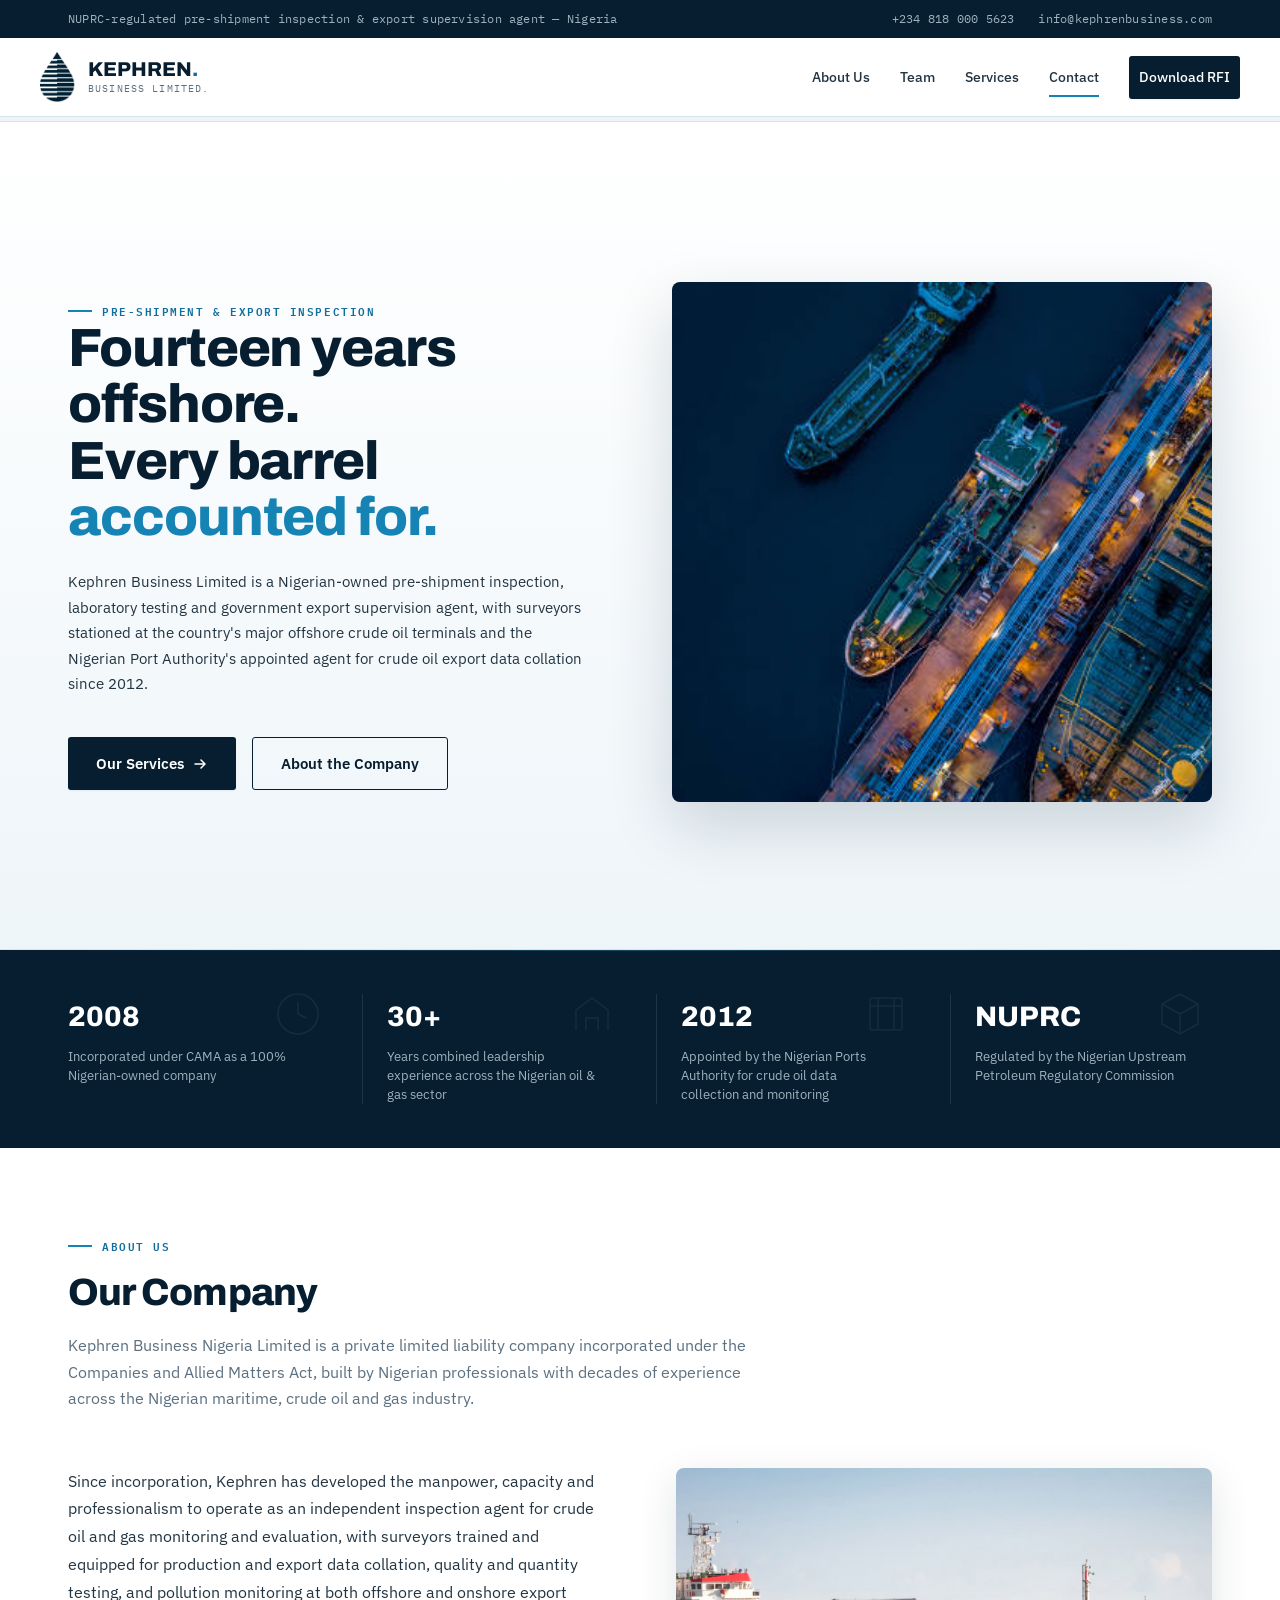
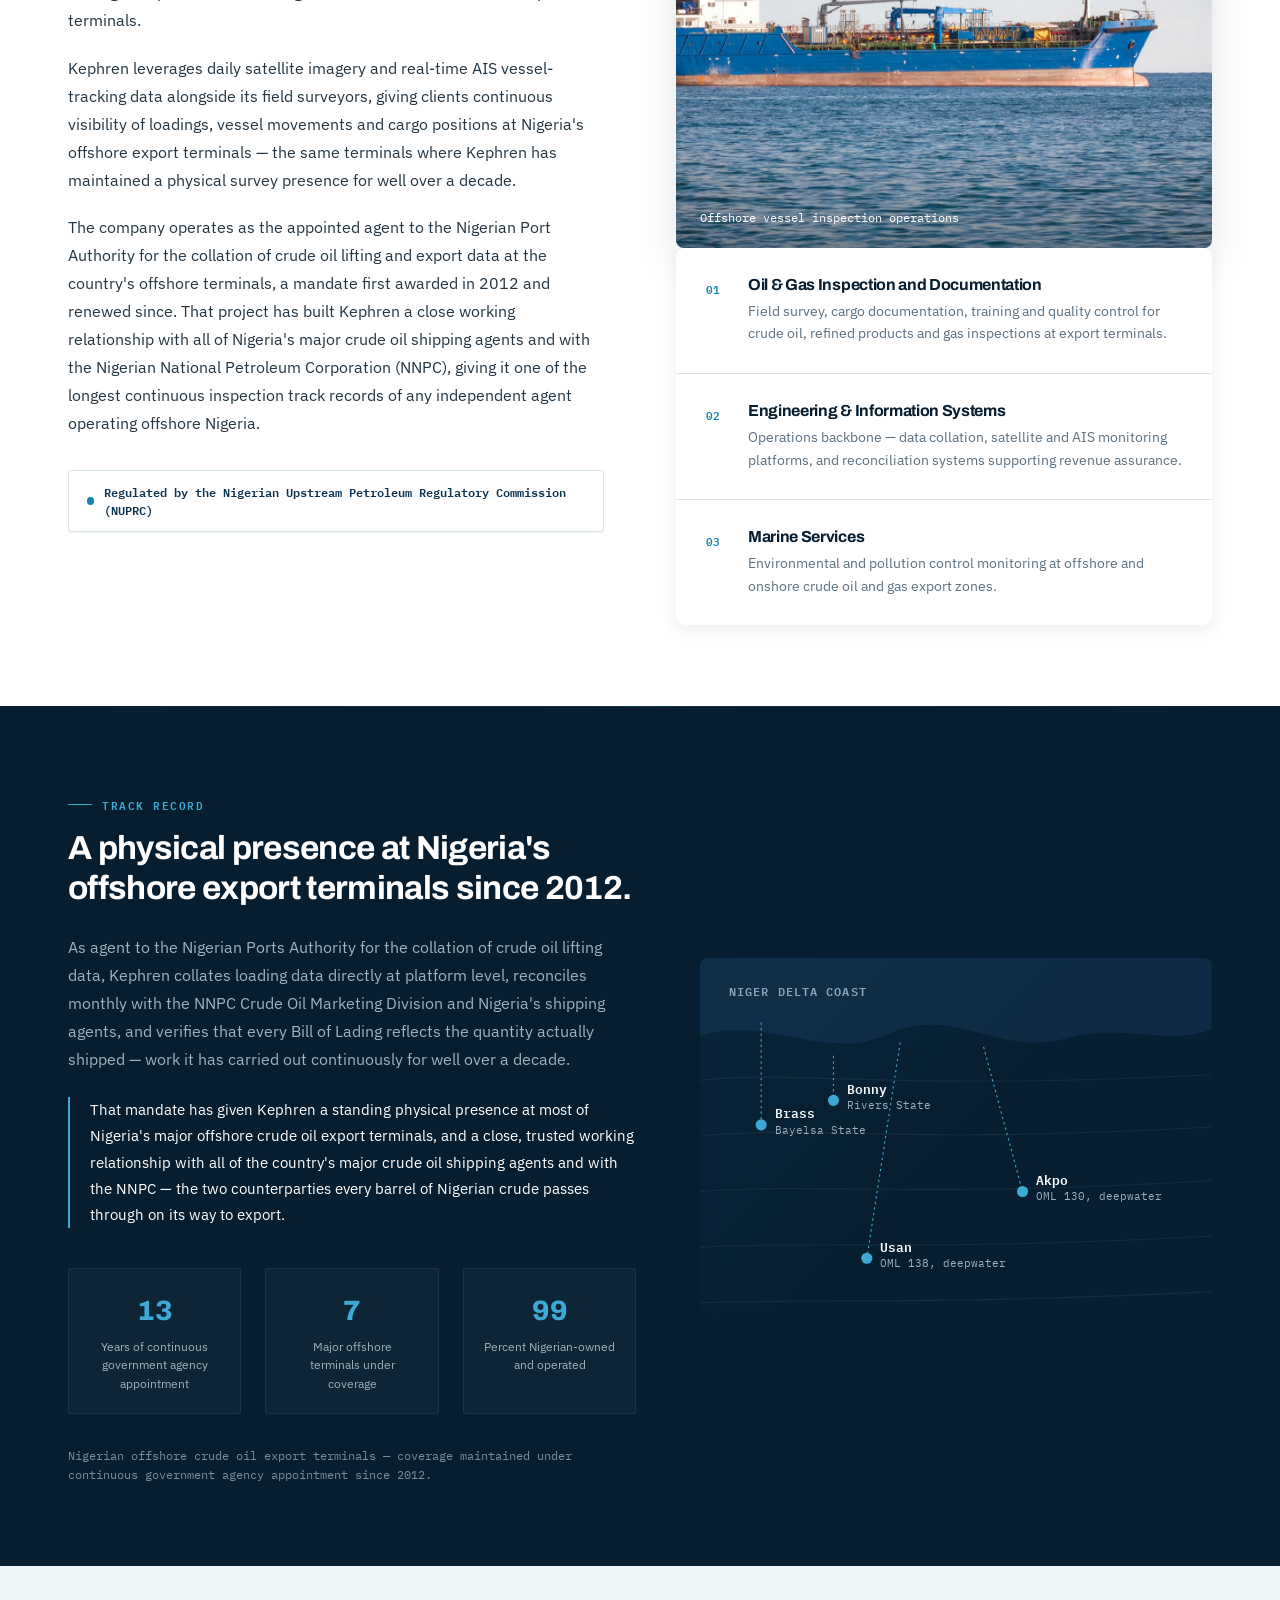
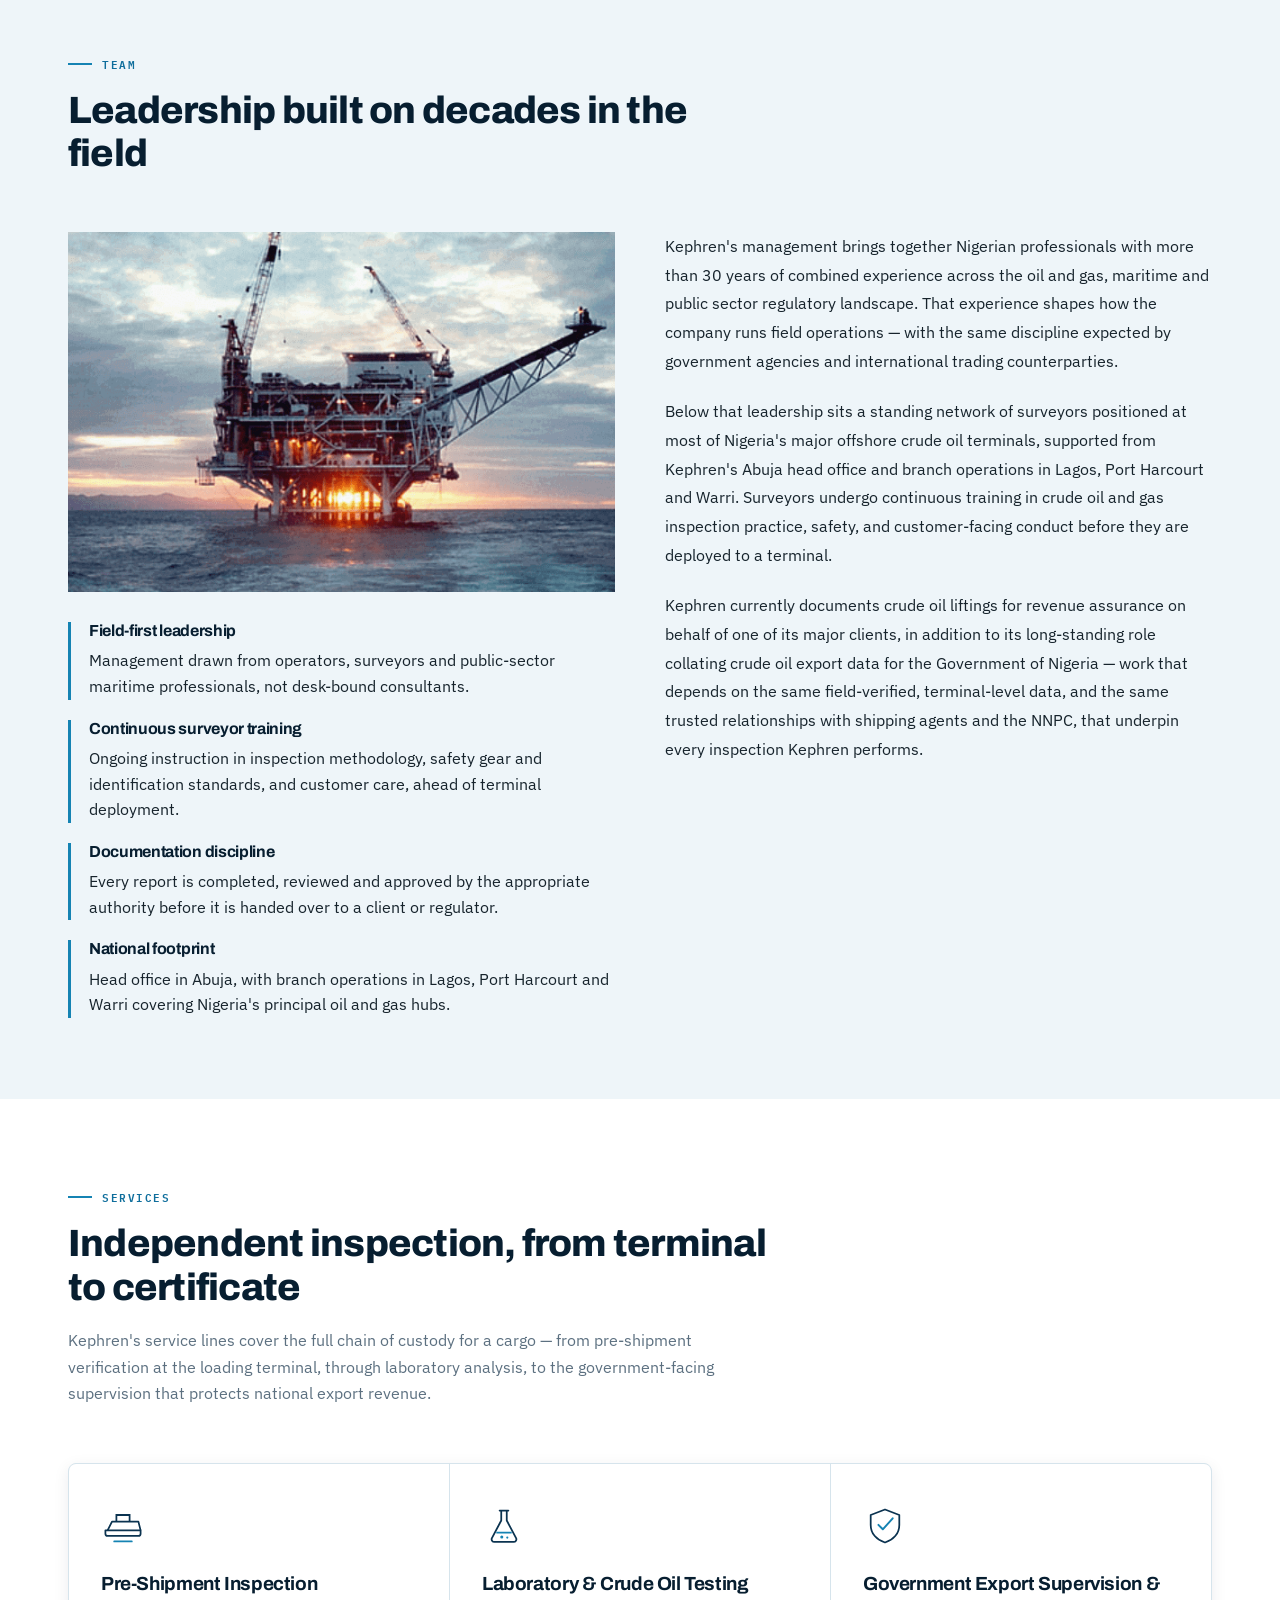
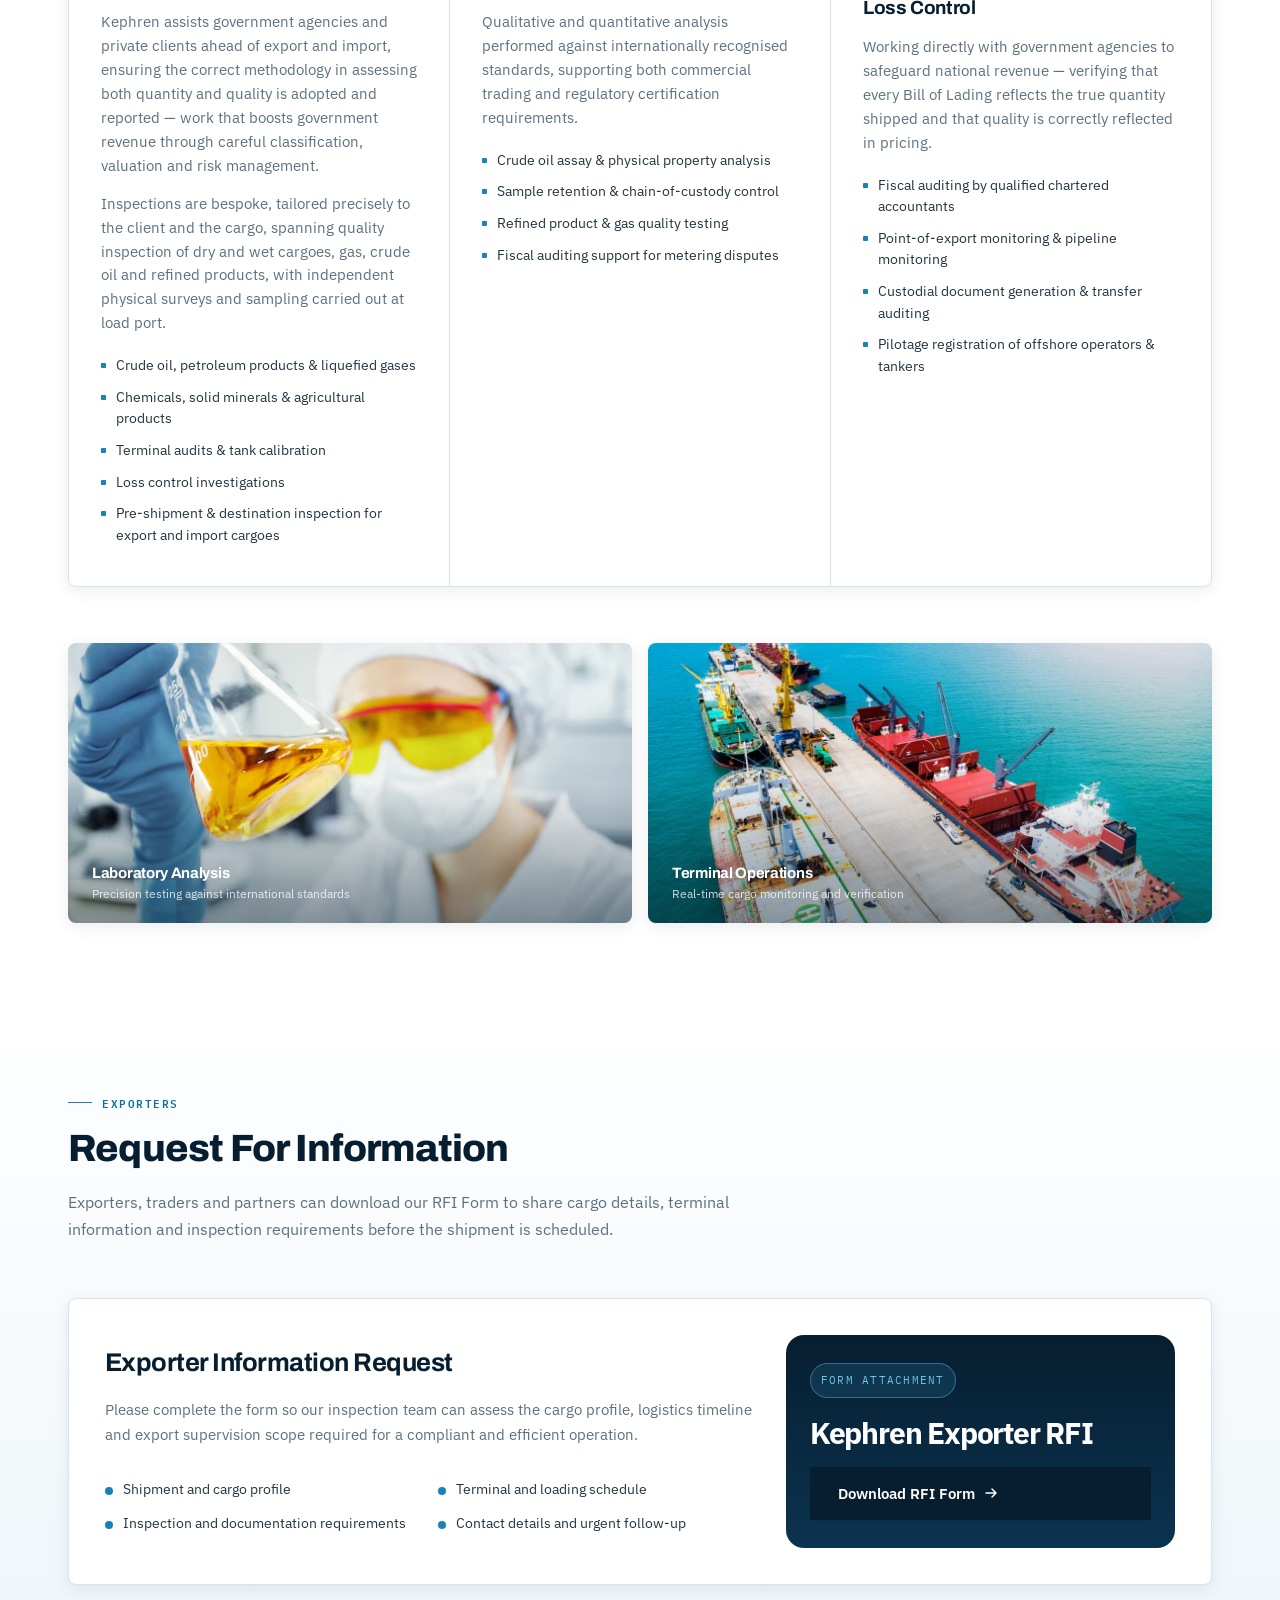
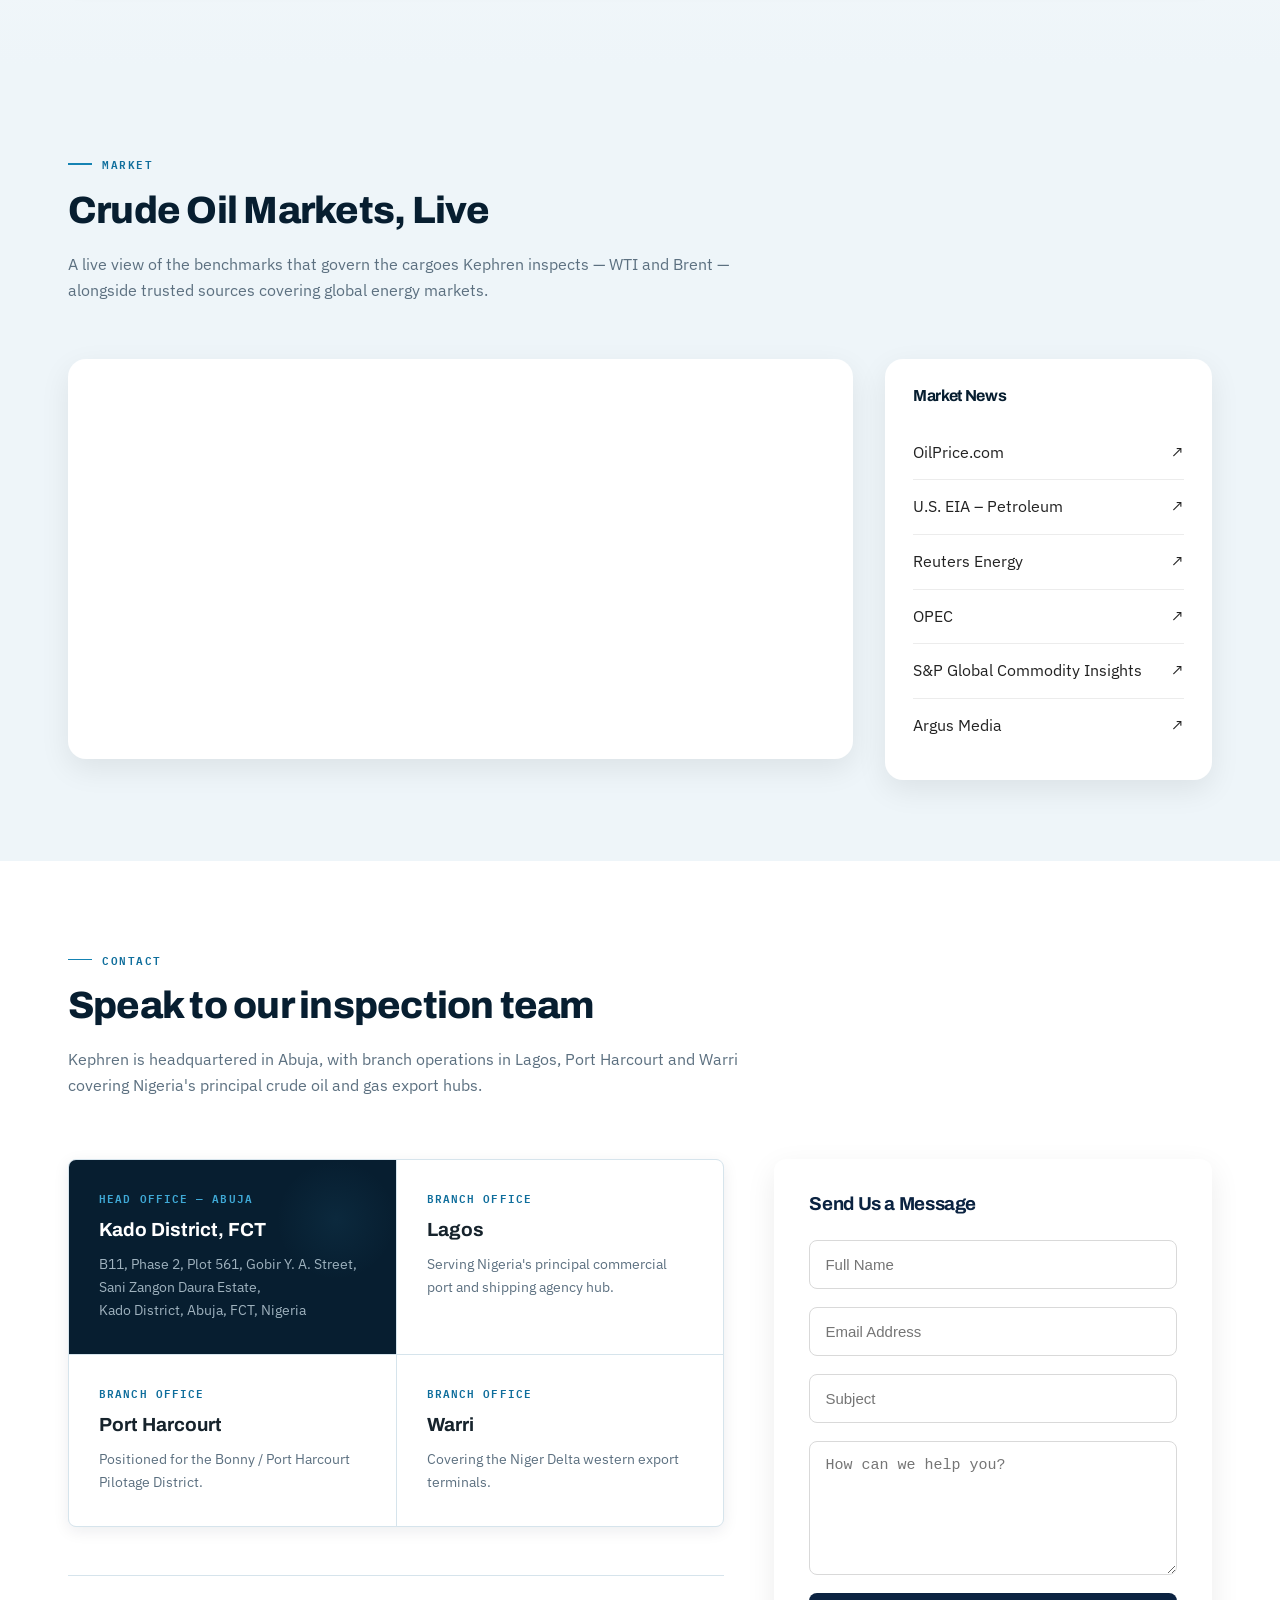
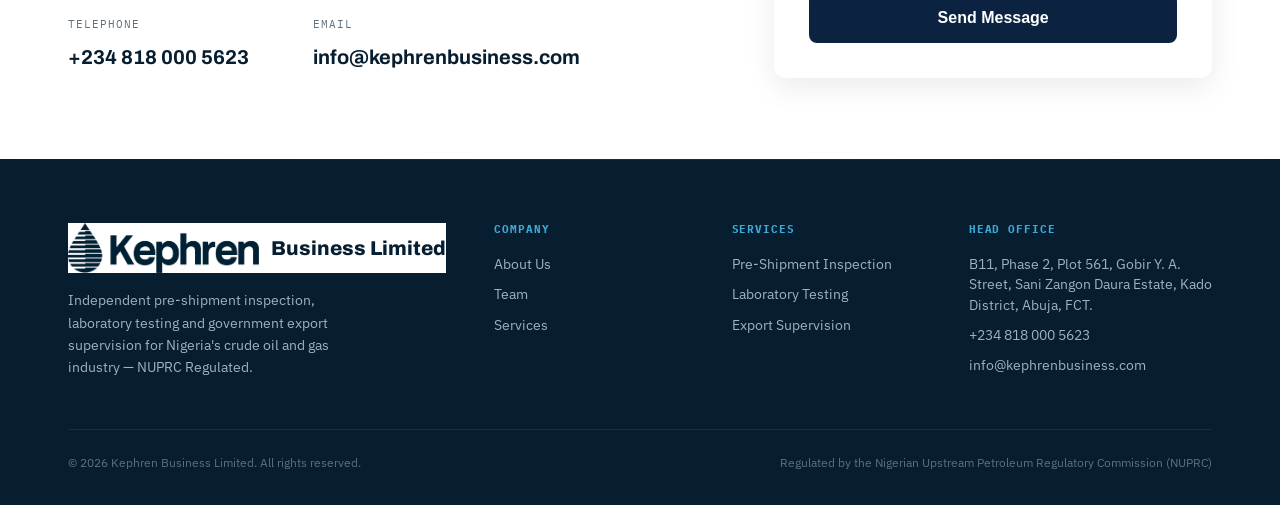
==== commit ef7afdb8: "spreadsheet to form" ====
--- a/index.html
+++ b/index.html
@@ -188,7 +188,7 @@
           <a href="#team">Team</a>
           <a href="#services">Services</a>
           <a href="#contact">Contact</a>
-          <a href="#contact" class="cta-btn" style="padding: 10px;" >Request Inspection</a>
+          <a href="#rfi-section" class="cta-btn" style="padding: 10px;" >Download RFI</a>
         </div>
       </nav>
     </header>
@@ -908,7 +908,58 @@
       </div>
     </section>
 
-    <!-- Market -->
+    <section class="rfi-section" id="rfi-section">
+      <div class="wrap">
+        <div class="section-head reveal">
+          <div class="eyebrow">Exporters</div>
+          <h2>Request For Information</h2>
+          <p>
+            Exporters, traders and partners can download our RFI Form to
+            share cargo details, terminal information and inspection
+            requirements before the shipment is scheduled.
+          </p>
+        </div>
+
+        <div class="rfi-panel reveal">
+          <div class="rfi-copy">
+            <h3>Exporter Information Request</h3>
+            <p>
+              Please complete the form so our inspection team can assess
+              the cargo profile, logistics timeline and export supervision scope
+              required for a compliant and efficient operation.
+            </p>
+            <ul class="rfi-points">
+              <li>Shipment and cargo profile</li>
+              <li>Terminal and loading schedule</li>
+              <li>Inspection and documentation requirements</li>
+              <li>Contact details and urgent follow-up</li>
+            </ul>
+          </div>
+
+          <div class="rfi-download">
+            <div class="rfi-badge">Form attachment</div>
+            <div class="rfi-file">Kephren Exporter RFI</div>
+            <a class="btn-primary" href="2026_KEPHREN_REQUEST_FOR_INFORMATION.xlsx" download>
+              Download RFI Form
+              <svg
+                viewBox="0 0 16 16"
+                fill="none"
+                xmlns="http://www.w3.org/2000/svg"
+              >
+                <path
+                  d="M3 8h10M9 4l4 4-4 4"
+                  stroke="currentColor"
+                  stroke-width="1.5"
+                  stroke-linecap="round"
+                  stroke-linejoin="round"
+                />
+              </svg>
+            </a>
+          </div>
+        </div>
+      </div>
+    </section>
+
     <!-- Market -->
     <section class="tint">
       <div class="wrap">
--- a/styles.css
+++ b/styles.css
@@ -701,6 +701,14 @@
     .team-image-wrap img{
         height:300px;
     }
+
+    .rfi-panel {
+        grid-template-columns: 1fr;
+    }
+
+    .rfi-points {
+        grid-template-columns: 1fr;
+    }
 }
 /* ─── Team ─── */
 /* .team-grid {
@@ -856,6 +864,101 @@
   font-size: 12px;
   color: rgba(255,255,255,0.8);
   margin-top: 2px;
+}
+
+/* ─── Exporter RFI ─── */
+.rfi-section {
+  background: linear-gradient(180deg, var(--white) 0%, var(--mist-50) 100%);
+}
+
+.rfi-panel {
+  display: grid;
+  grid-template-columns: 1.5fr 0.9fr;
+  gap: 32px;
+  background: var(--white);
+  border: 1px solid var(--line);
+  border-radius: var(--radius-lg);
+  box-shadow: var(--shadow-md);
+  padding: clamp(24px, 3vw, 36px);
+  align-items: center;
+}
+
+.rfi-copy {
+  display: flex;
+  flex-direction: column;
+  gap: 18px;
+}
+
+.rfi-copy h3 {
+  font-size: clamp(22px, 2vw, 28px);
+  line-height: 1.2;
+}
+
+.rfi-copy p {
+  color: var(--slate-500);
+  font-size: 15px;
+  line-height: 1.7;
+}
+
+.rfi-points {
+  display: grid;
+  grid-template-columns: repeat(2, minmax(180px, 1fr));
+  gap: 12px 18px;
+  margin-top: 12px;
+}
+
+.rfi-points li {
+  position: relative;
+  padding-left: 18px;
+  color: var(--ink-700);
+  font-size: 14px;
+}
+
+.rfi-points li::before {
+  content: "";
+  position: absolute;
+  left: 0;
+  top: 9px;
+  width: 8px;
+  height: 8px;
+  border-radius: 50%;
+  background: var(--ocean-500);
+}
+
+.rfi-download {
+  background: linear-gradient(180deg, var(--navy-950) 0%, var(--navy-800) 100%);
+  border-radius: 18px;
+  padding: 28px 24px;
+  color: var(--white);
+  display: flex;
+  flex-direction: column;
+  gap: 18px;
+  min-height: 100%;
+}
+
+.rfi-badge {
+  display: inline-flex;
+  align-self: flex-start;
+  background: rgba(63, 169, 214, 0.15);
+  border: 1px solid rgba(108, 196, 232, 0.4);
+  color: var(--ocean-300);
+  font-family: 'IBM Plex Mono', monospace;
+  font-size: 10.5px;
+  letter-spacing: 0.12em;
+  text-transform: uppercase;
+  padding: 8px 10px;
+  border-radius: 999px;
+}
+
+.rfi-file {
+  font-size: 30px;
+  font-weight: 800;
+  line-height: 1.1;
+  letter-spacing: -0.04em;
+}
+
+.rfi-download .btn-primary {
+  margin-top: auto;
 }
 
 /* ─── Market ─── */
--- a/styles.css
+++ b/styles.css
@@ -701,6 +701,14 @@
     .team-image-wrap img{
         height:300px;
     }
+
+    .rfi-panel {
+        grid-template-columns: 1fr;
+    }
+
+    .rfi-points {
+        grid-template-columns: 1fr;
+    }
 }
 /* ─── Team ─── */
 /* .team-grid {
@@ -856,6 +864,101 @@
   font-size: 12px;
   color: rgba(255,255,255,0.8);
   margin-top: 2px;
+}
+
+/* ─── Exporter RFI ─── */
+.rfi-section {
+  background: linear-gradient(180deg, var(--white) 0%, var(--mist-50) 100%);
+}
+
+.rfi-panel {
+  display: grid;
+  grid-template-columns: 1.5fr 0.9fr;
+  gap: 32px;
+  background: var(--white);
+  border: 1px solid var(--line);
+  border-radius: var(--radius-lg);
+  box-shadow: var(--shadow-md);
+  padding: clamp(24px, 3vw, 36px);
+  align-items: center;
+}
+
+.rfi-copy {
+  display: flex;
+  flex-direction: column;
+  gap: 18px;
+}
+
+.rfi-copy h3 {
+  font-size: clamp(22px, 2vw, 28px);
+  line-height: 1.2;
+}
+
+.rfi-copy p {
+  color: var(--slate-500);
+  font-size: 15px;
+  line-height: 1.7;
+}
+
+.rfi-points {
+  display: grid;
+  grid-template-columns: repeat(2, minmax(180px, 1fr));
+  gap: 12px 18px;
+  margin-top: 12px;
+}
+
+.rfi-points li {
+  position: relative;
+  padding-left: 18px;
+  color: var(--ink-700);
+  font-size: 14px;
+}
+
+.rfi-points li::before {
+  content: "";
+  position: absolute;
+  left: 0;
+  top: 9px;
+  width: 8px;
+  height: 8px;
+  border-radius: 50%;
+  background: var(--ocean-500);
+}
+
+.rfi-download {
+  background: linear-gradient(180deg, var(--navy-950) 0%, var(--navy-800) 100%);
+  border-radius: 18px;
+  padding: 28px 24px;
+  color: var(--white);
+  display: flex;
+  flex-direction: column;
+  gap: 18px;
+  min-height: 100%;
+}
+
+.rfi-badge {
+  display: inline-flex;
+  align-self: flex-start;
+  background: rgba(63, 169, 214, 0.15);
+  border: 1px solid rgba(108, 196, 232, 0.4);
+  color: var(--ocean-300);
+  font-family: 'IBM Plex Mono', monospace;
+  font-size: 10.5px;
+  letter-spacing: 0.12em;
+  text-transform: uppercase;
+  padding: 8px 10px;
+  border-radius: 999px;
+}
+
+.rfi-file {
+  font-size: 30px;
+  font-weight: 800;
+  line-height: 1.1;
+  letter-spacing: -0.04em;
+}
+
+.rfi-download .btn-primary {
+  margin-top: auto;
 }
 
 /* ─── Market ─── */
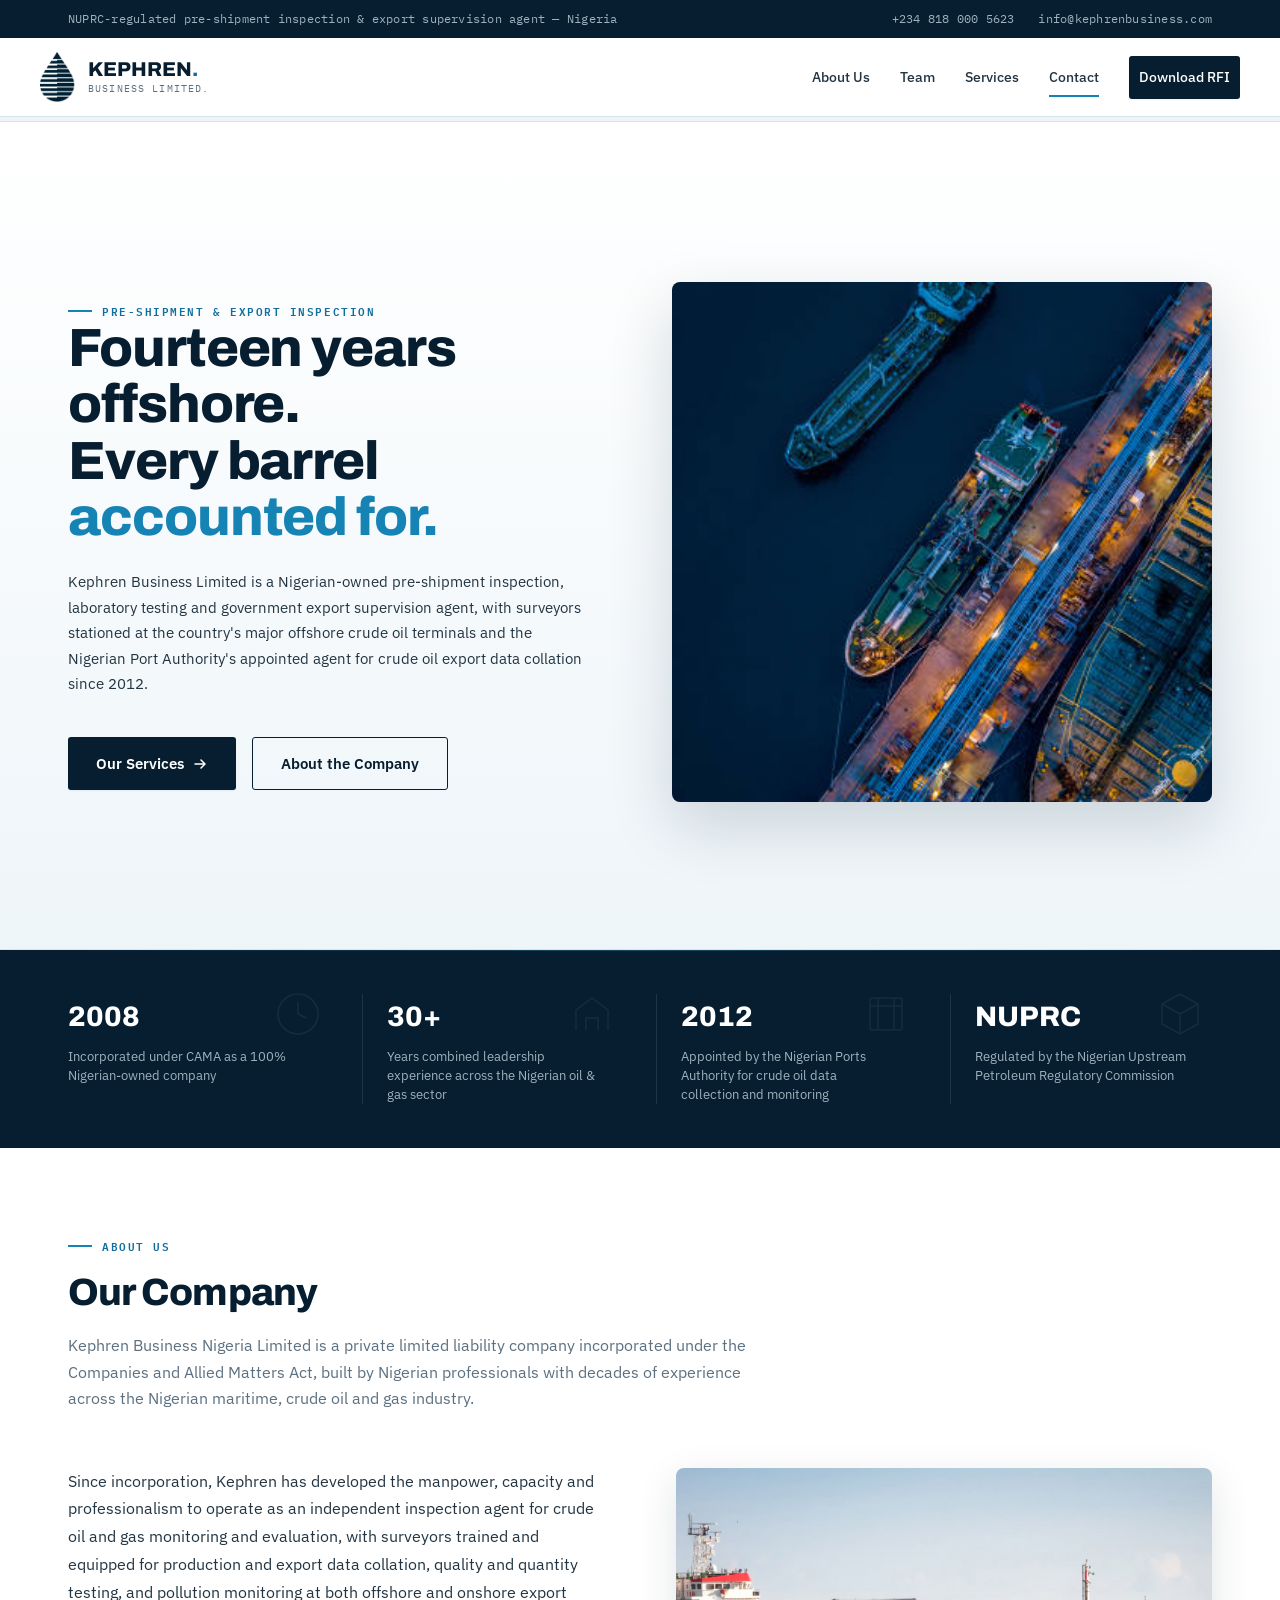
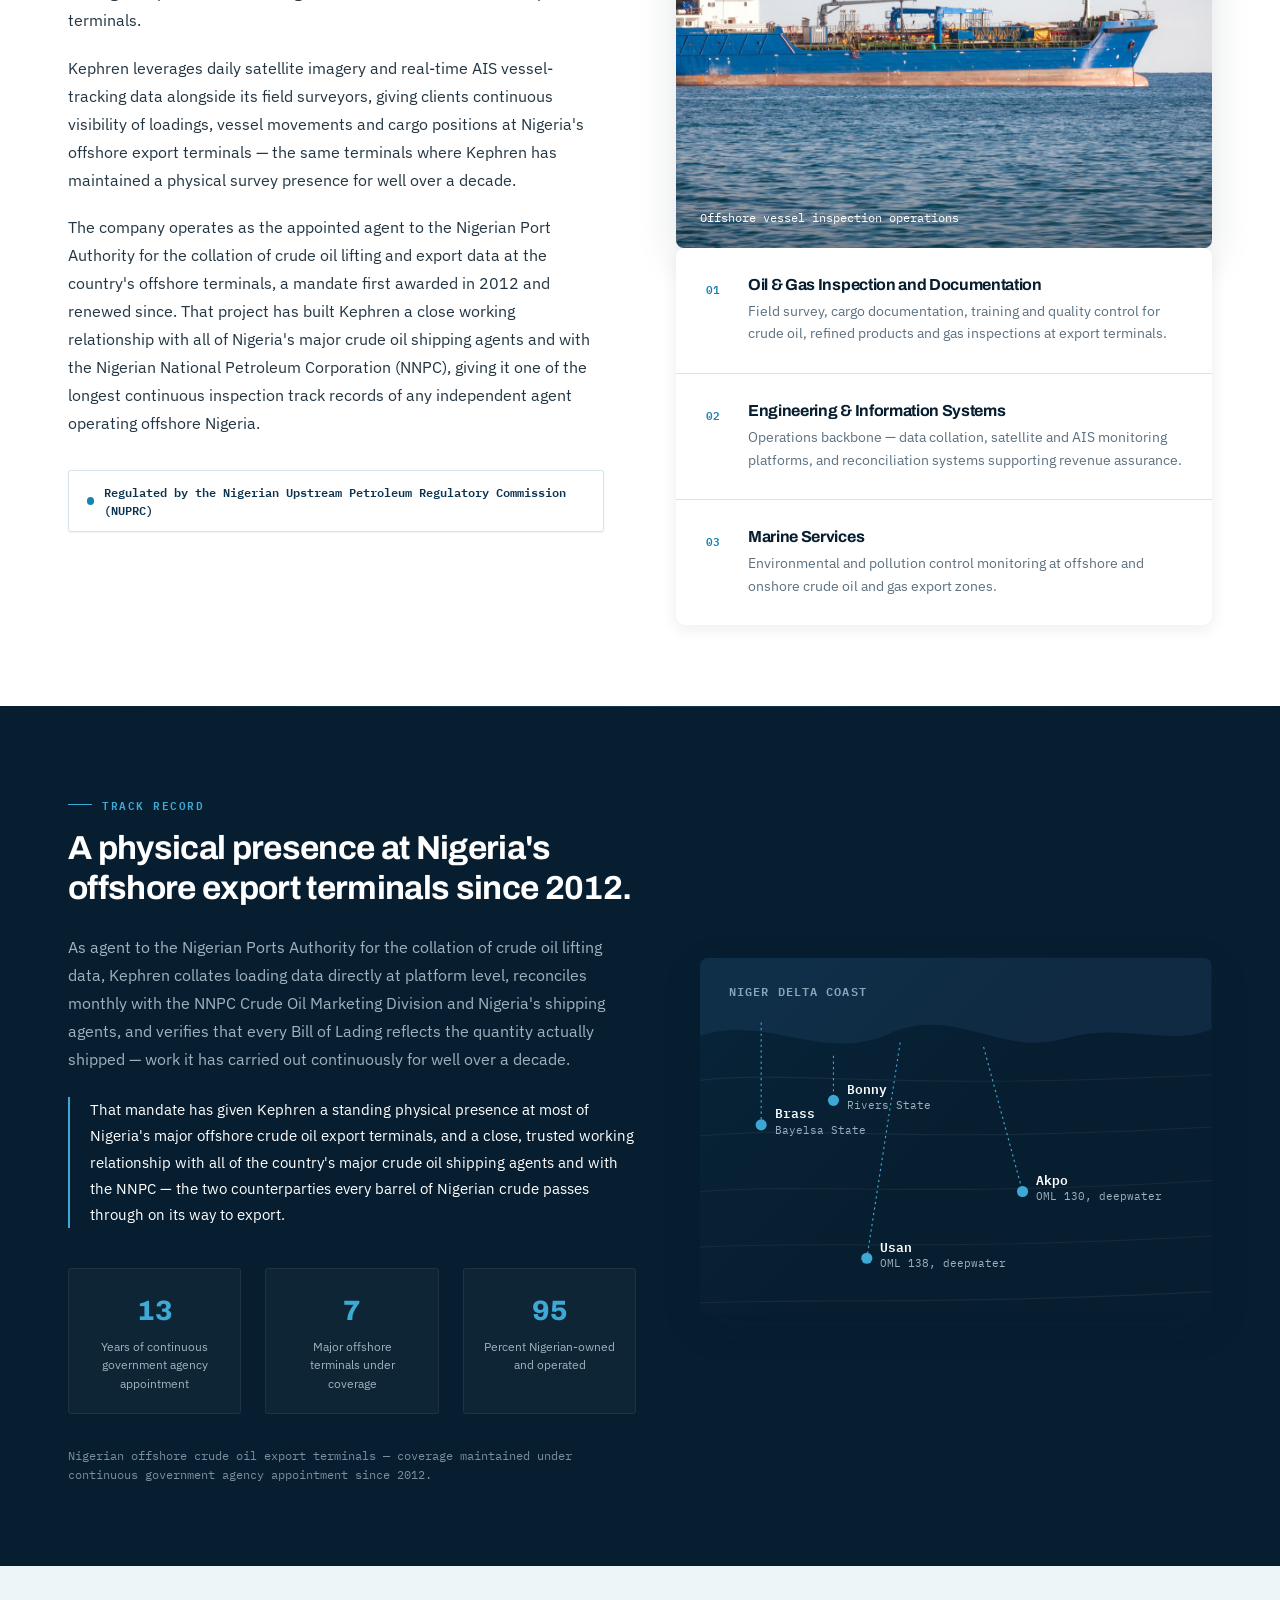
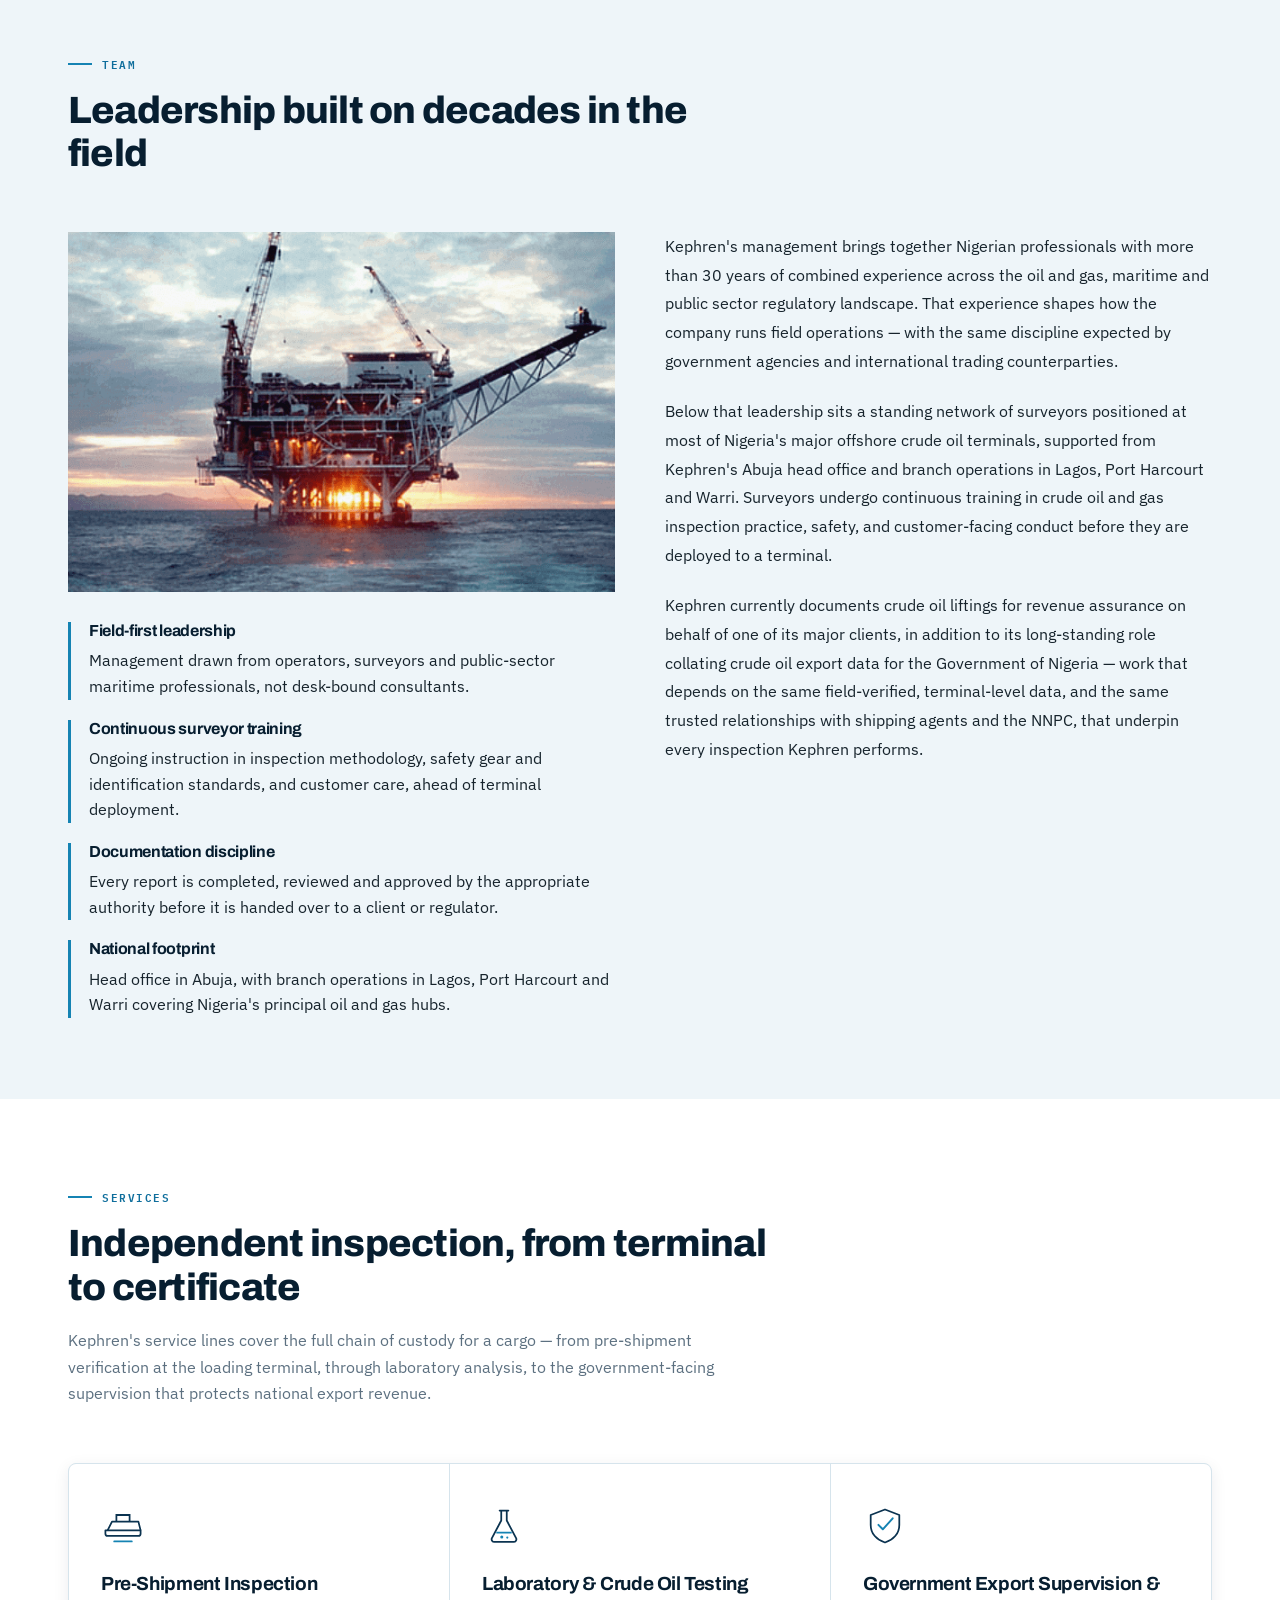
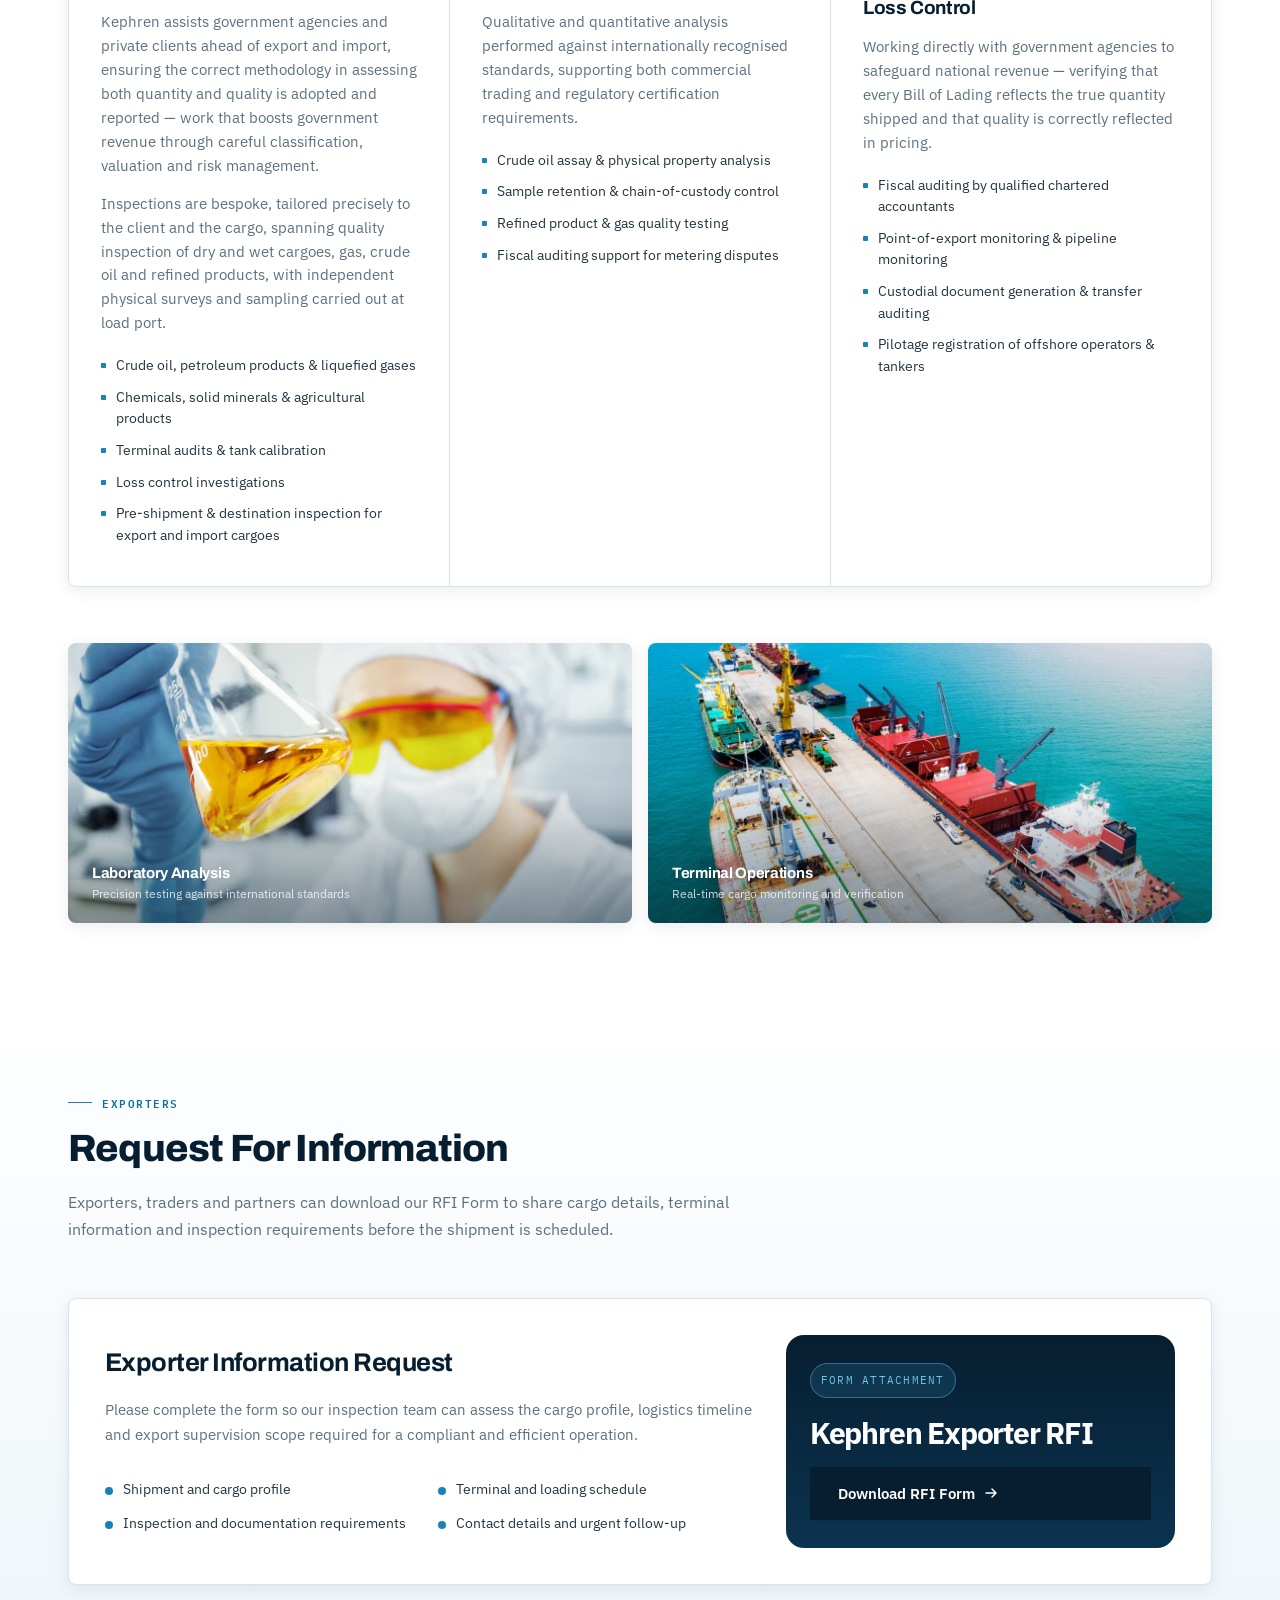
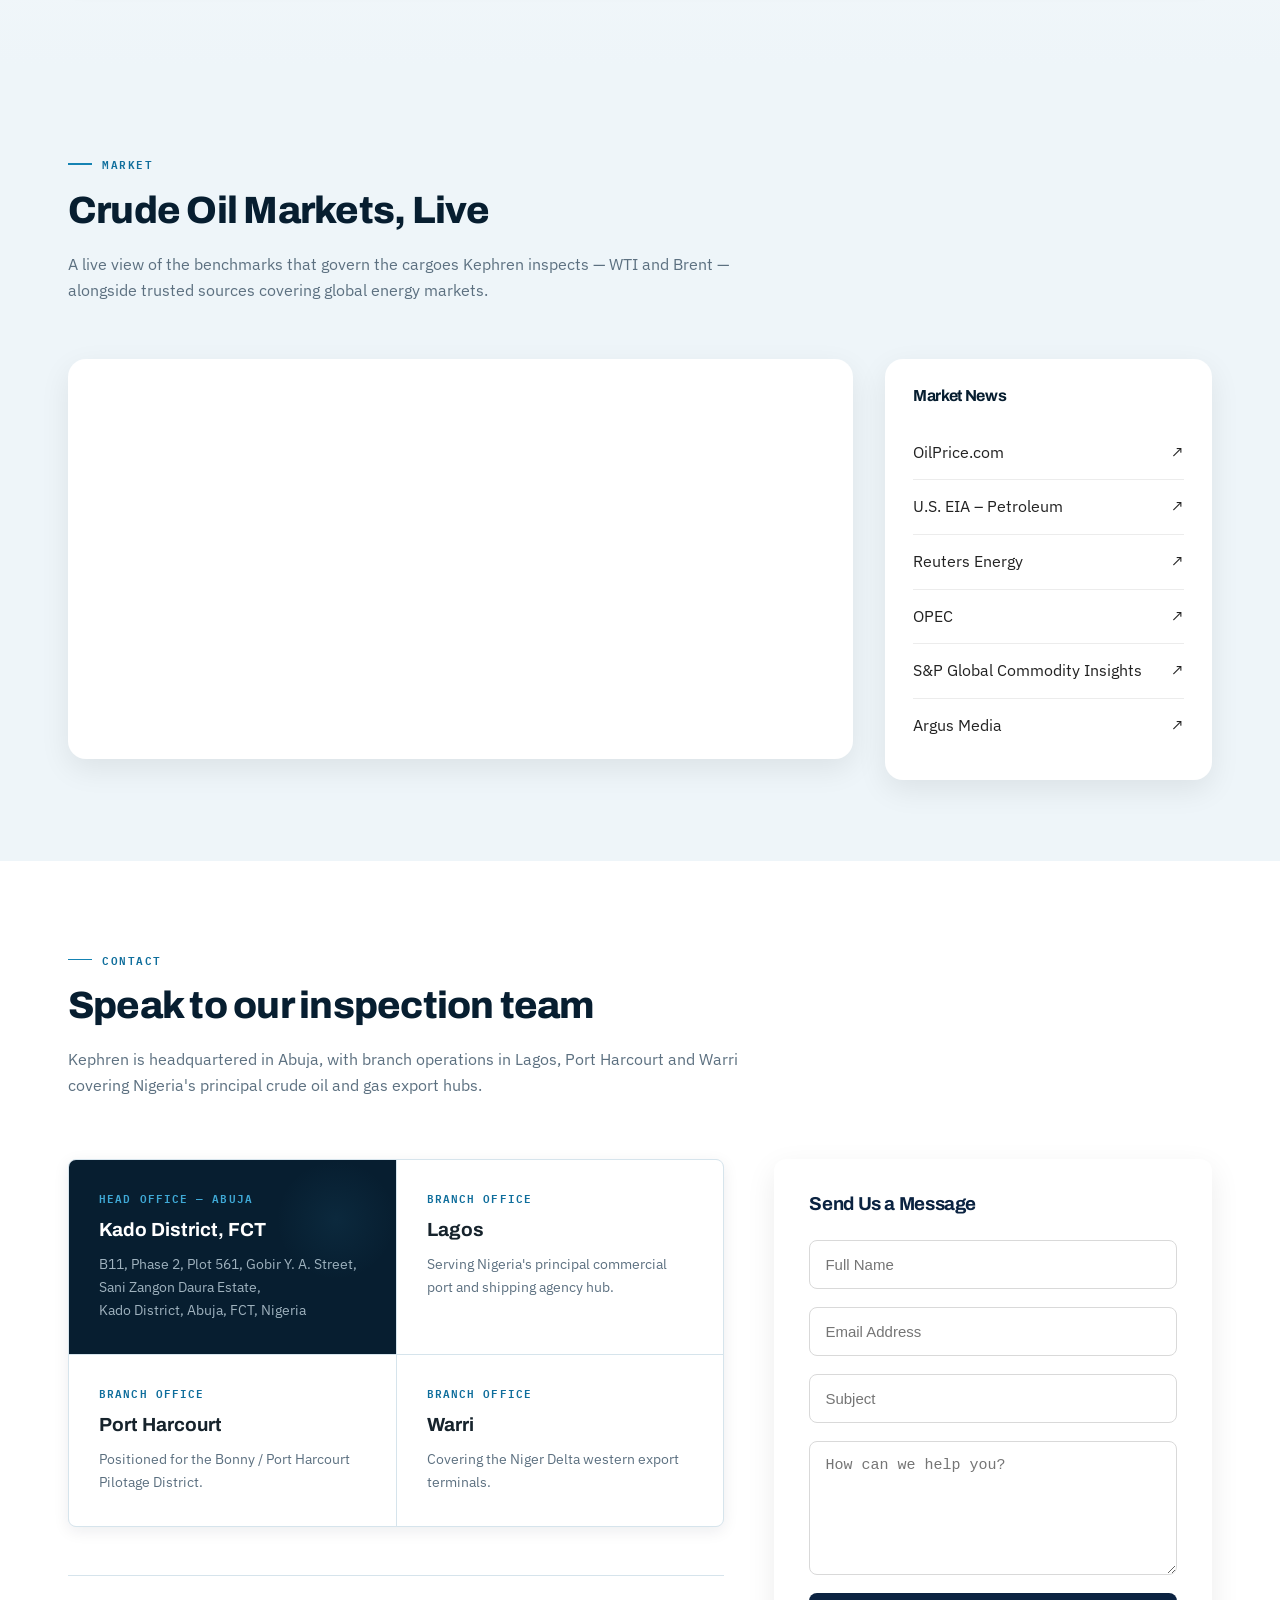
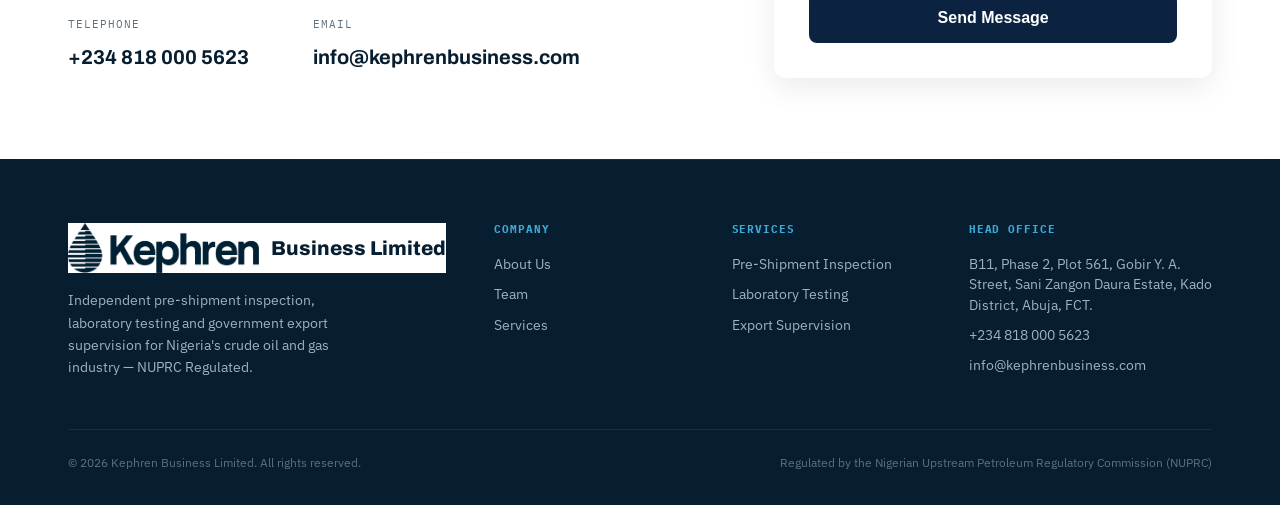
==== commit 875f1555: "xlsx to pdf and nav fixes" ====
--- a/index.html
+++ b/index.html
@@ -165,6 +165,9 @@
         <div class="utility-links">
           <a href="tel:+2348180005623">+234 818 000 5623</a>
           <a href="mailto:info@kephrenbusiness.com">info@kephrenbusiness.com</a>
+          <a href="#rfi-section" class="utility-download" >
+            Download RFI
+          </a>
         </div>
       </div>
     </div>
@@ -939,7 +942,7 @@
           <div class="rfi-download">
             <div class="rfi-badge">Form attachment</div>
             <div class="rfi-file">Kephren Exporter RFI</div>
-            <a class="btn-primary" href="2026_KEPHREN_REQUEST_FOR_INFORMATION.xlsx" download>
+            <a class="btn-primary" href="Kephren_RFI_Form.pdf" target="_blank">
               Download RFI Form
               <svg
                 viewBox="0 0 16 16"
--- a/styles.css
+++ b/styles.css
@@ -37,7 +37,12 @@
 
 /* ─── Reset & Base ─── */
 *, *::before, *::after { box-sizing: border-box; margin: 0; padding: 0; }
-html { scroll-behavior: smooth; }
+html {
+  scroll-behavior: smooth;
+  width: 100%;
+  max-width: 100%;
+  overflow-x: hidden;
+}
 body {
   font-family: 'IBM Plex Sans', -apple-system, BlinkMacSystemFont, sans-serif;
   color: var(--ink-800);
@@ -45,6 +50,8 @@
   -webkit-font-smoothing: antialiased;
   -moz-osx-font-smoothing: grayscale;
   line-height: 1.6;
+  width: 100%;
+  max-width: 100%;
   overflow-x: hidden;
 }
 h1, h2, h3, h4, h5 {
@@ -110,15 +117,35 @@
   justify-content: space-between;
   align-items: center;
   padding: 10px 48px;
-  flex-wrap: wrap;
-  gap: 6px 24px;
+  flex-wrap: nowrap;
+  gap: 12px 24px;
 }
 .utility-bar a {
   color: var(--slate-300);
   transition: color var(--transition-fast);
 }
 .utility-bar a:hover { color: var(--ocean-400); }
-.utility-links { display: flex; gap: 24px; flex-wrap: wrap; }
+.utility-links { display: flex; gap: 24px; flex-wrap: wrap; align-items: center; }
+.utility-download {
+  display: none;
+  align-items: center;
+  justify-content: center;
+  padding: 8px 12px;
+  border-radius: 999px;
+  background: rgba(63, 169, 214, 0.12);
+  border: 1px solid rgba(108, 196, 232, 0.45);
+  color: var(--white);
+  font-family: 'IBM Plex Mono', monospace;
+  font-size: 10.5px;
+  font-weight: 600;
+  letter-spacing: 0.08em;
+  text-transform: uppercase;
+  transition: all var(--transition-fast);
+}
+.utility-download:hover {
+  background: rgba(63, 169, 214, 0.2);
+  transform: translateY(-1px);
+}
 
 /* ─── Header / Nav ─── */
 header {
@@ -199,33 +226,42 @@
 
 /* Mobile Navigation */
 @media (max-width: 768px) {
-
   .nav-links {
     position: fixed;
-    left: 10;
+    top: 0;
+    left: 0;
+    right: 0;
     width: 100%;
-    height: calc(70vh);
-
-   
+    max-width: 100%;
+    height: calc(100vh - 70px);
+    box-sizing: border-box;
     flex-direction: column;
     align-items: stretch;
     justify-content: flex-start;
-
-   
-    padding: 1px 1px;
-  }
+    padding: 90px 20px 24px;
+    overflow-y: auto;
+    overflow-x: hidden;
+    transform: translateX(100%);
+    transition: transform 0.35s cubic-bezier(0.4,0,0.2,1);
+    background: rgba(255,255,255,0.98);
+    backdrop-filter: blur(20px);
+  }
+
+  .nav-links.open { transform: translateX(0); }
 
   .nav-links a {
     width: 100%;
-    padding: 10x 0;
+    padding: 12px 0;
     font-size: 20px;
     border-bottom: 1px solid #e5e5e5;
+    box-sizing: border-box;
   }
 
   .nav-links .cta-btn {
     margin-top: 20px;
     padding: 18px;
     text-align: center;
+    width: 100%;
   }
 }
 .cta-btn {
@@ -1324,6 +1360,38 @@
 }
 
 @media (max-width: 768px) {
+  .utility-bar .wrap {
+    padding: 10px 20px;
+    justify-content: space-between;
+    gap: 8px;
+    flex-wrap: nowrap;
+    align-items: flex-start;
+  }
+  .utility-bar .wrap > span {
+    flex: 1 1 auto;
+    min-width: 0;
+    line-height: 1.5;
+    white-space: normal;
+  }
+  .utility-download {
+    display: inline-flex;
+    padding: 7px 10px;
+    letter-spacing: 0.06em;
+    flex-shrink: 0;
+    margin-top: 1px;
+  }
+  .utility-links {
+    display: flex;
+    gap: 12px;
+    justify-content: flex-end;
+    align-items: center;
+    flex-wrap: nowrap;
+    flex-shrink: 0;
+  }
+  .utility-links a:not(.utility-download) {
+    display: none;
+  }
+
   .nav-links {
     position: fixed;
     top: 0; left: 0; right: 0; bottom: 0;
@@ -1336,7 +1404,11 @@
     transform: translateX(100%);
     transition: transform 0.35s cubic-bezier(0.4,0,0.2,1);
     overflow-y: auto;
+    overflow-x: hidden;
     z-index: 99;
+    width: 100%;
+    max-width: 100%;
+    box-sizing: border-box;
   }
   .nav-links.open { transform: translateX(0); }
   .nav-links a { font-size: 18px; font-weight: 600; }
@@ -1364,7 +1436,6 @@
   .nav-toggle.open span:nth-child(2) { opacity: 0; }
   .nav-toggle.open span:nth-child(3) { transform: rotate(-45deg) translate(5px, -5px); }
 
-  .utility-links { display: none; }
   .hero h1 { font-size: 32px; }
   .section-head h2 { font-size: 26px; }
   .footer-grid { grid-template-columns: 1fr; }
@@ -1372,10 +1443,37 @@
   .track-stats-row { grid-template-columns: 1fr; gap: 12px; }
   .services-images { grid-template-columns: 1fr; }
   .hero-visual { height: 300px; }
+
+  .rfi-panel {
+    grid-template-columns: 1fr;
+    gap: 20px;
+    padding: 22px 18px;
+  }
+  .rfi-copy h3 {
+    font-size: 24px;
+  }
+  .rfi-points {
+    grid-template-columns: 1fr;
+    gap: 10px;
+  }
+  .rfi-download {
+    padding: 20px 18px;
+  }
+  .rfi-file {
+    font-size: 24px;
+  }
+  .rfi-download .btn-primary {
+    width: 100%;
+    justify-content: center;
+  }
 }
 
 @media (max-width: 480px) {
   .stat-strip .wrap { grid-template-columns: 1fr; }
   .hero-ctas { flex-direction: column; }
   .btn-primary, .btn-ghost { width: 100%; justify-content: center; }
+  .rfi-badge {
+    letter-spacing: 0.08em;
+    font-size: 9px;
+  }
 }
--- a/styles.css
+++ b/styles.css
@@ -37,7 +37,12 @@
 
 /* ─── Reset & Base ─── */
 *, *::before, *::after { box-sizing: border-box; margin: 0; padding: 0; }
-html { scroll-behavior: smooth; }
+html {
+  scroll-behavior: smooth;
+  width: 100%;
+  max-width: 100%;
+  overflow-x: hidden;
+}
 body {
   font-family: 'IBM Plex Sans', -apple-system, BlinkMacSystemFont, sans-serif;
   color: var(--ink-800);
@@ -45,6 +50,8 @@
   -webkit-font-smoothing: antialiased;
   -moz-osx-font-smoothing: grayscale;
   line-height: 1.6;
+  width: 100%;
+  max-width: 100%;
   overflow-x: hidden;
 }
 h1, h2, h3, h4, h5 {
@@ -110,15 +117,35 @@
   justify-content: space-between;
   align-items: center;
   padding: 10px 48px;
-  flex-wrap: wrap;
-  gap: 6px 24px;
+  flex-wrap: nowrap;
+  gap: 12px 24px;
 }
 .utility-bar a {
   color: var(--slate-300);
   transition: color var(--transition-fast);
 }
 .utility-bar a:hover { color: var(--ocean-400); }
-.utility-links { display: flex; gap: 24px; flex-wrap: wrap; }
+.utility-links { display: flex; gap: 24px; flex-wrap: wrap; align-items: center; }
+.utility-download {
+  display: none;
+  align-items: center;
+  justify-content: center;
+  padding: 8px 12px;
+  border-radius: 999px;
+  background: rgba(63, 169, 214, 0.12);
+  border: 1px solid rgba(108, 196, 232, 0.45);
+  color: var(--white);
+  font-family: 'IBM Plex Mono', monospace;
+  font-size: 10.5px;
+  font-weight: 600;
+  letter-spacing: 0.08em;
+  text-transform: uppercase;
+  transition: all var(--transition-fast);
+}
+.utility-download:hover {
+  background: rgba(63, 169, 214, 0.2);
+  transform: translateY(-1px);
+}
 
 /* ─── Header / Nav ─── */
 header {
@@ -199,33 +226,42 @@
 
 /* Mobile Navigation */
 @media (max-width: 768px) {
-
   .nav-links {
     position: fixed;
-    left: 10;
+    top: 0;
+    left: 0;
+    right: 0;
     width: 100%;
-    height: calc(70vh);
-
-   
+    max-width: 100%;
+    height: calc(100vh - 70px);
+    box-sizing: border-box;
     flex-direction: column;
     align-items: stretch;
     justify-content: flex-start;
-
-   
-    padding: 1px 1px;
-  }
+    padding: 90px 20px 24px;
+    overflow-y: auto;
+    overflow-x: hidden;
+    transform: translateX(100%);
+    transition: transform 0.35s cubic-bezier(0.4,0,0.2,1);
+    background: rgba(255,255,255,0.98);
+    backdrop-filter: blur(20px);
+  }
+
+  .nav-links.open { transform: translateX(0); }
 
   .nav-links a {
     width: 100%;
-    padding: 10x 0;
+    padding: 12px 0;
     font-size: 20px;
     border-bottom: 1px solid #e5e5e5;
+    box-sizing: border-box;
   }
 
   .nav-links .cta-btn {
     margin-top: 20px;
     padding: 18px;
     text-align: center;
+    width: 100%;
   }
 }
 .cta-btn {
@@ -1324,6 +1360,38 @@
 }
 
 @media (max-width: 768px) {
+  .utility-bar .wrap {
+    padding: 10px 20px;
+    justify-content: space-between;
+    gap: 8px;
+    flex-wrap: nowrap;
+    align-items: flex-start;
+  }
+  .utility-bar .wrap > span {
+    flex: 1 1 auto;
+    min-width: 0;
+    line-height: 1.5;
+    white-space: normal;
+  }
+  .utility-download {
+    display: inline-flex;
+    padding: 7px 10px;
+    letter-spacing: 0.06em;
+    flex-shrink: 0;
+    margin-top: 1px;
+  }
+  .utility-links {
+    display: flex;
+    gap: 12px;
+    justify-content: flex-end;
+    align-items: center;
+    flex-wrap: nowrap;
+    flex-shrink: 0;
+  }
+  .utility-links a:not(.utility-download) {
+    display: none;
+  }
+
   .nav-links {
     position: fixed;
     top: 0; left: 0; right: 0; bottom: 0;
@@ -1336,7 +1404,11 @@
     transform: translateX(100%);
     transition: transform 0.35s cubic-bezier(0.4,0,0.2,1);
     overflow-y: auto;
+    overflow-x: hidden;
     z-index: 99;
+    width: 100%;
+    max-width: 100%;
+    box-sizing: border-box;
   }
   .nav-links.open { transform: translateX(0); }
   .nav-links a { font-size: 18px; font-weight: 600; }
@@ -1364,7 +1436,6 @@
   .nav-toggle.open span:nth-child(2) { opacity: 0; }
   .nav-toggle.open span:nth-child(3) { transform: rotate(-45deg) translate(5px, -5px); }
 
-  .utility-links { display: none; }
   .hero h1 { font-size: 32px; }
   .section-head h2 { font-size: 26px; }
   .footer-grid { grid-template-columns: 1fr; }
@@ -1372,10 +1443,37 @@
   .track-stats-row { grid-template-columns: 1fr; gap: 12px; }
   .services-images { grid-template-columns: 1fr; }
   .hero-visual { height: 300px; }
+
+  .rfi-panel {
+    grid-template-columns: 1fr;
+    gap: 20px;
+    padding: 22px 18px;
+  }
+  .rfi-copy h3 {
+    font-size: 24px;
+  }
+  .rfi-points {
+    grid-template-columns: 1fr;
+    gap: 10px;
+  }
+  .rfi-download {
+    padding: 20px 18px;
+  }
+  .rfi-file {
+    font-size: 24px;
+  }
+  .rfi-download .btn-primary {
+    width: 100%;
+    justify-content: center;
+  }
 }
 
 @media (max-width: 480px) {
   .stat-strip .wrap { grid-template-columns: 1fr; }
   .hero-ctas { flex-direction: column; }
   .btn-primary, .btn-ghost { width: 100%; justify-content: center; }
+  .rfi-badge {
+    letter-spacing: 0.08em;
+    font-size: 9px;
+  }
 }
